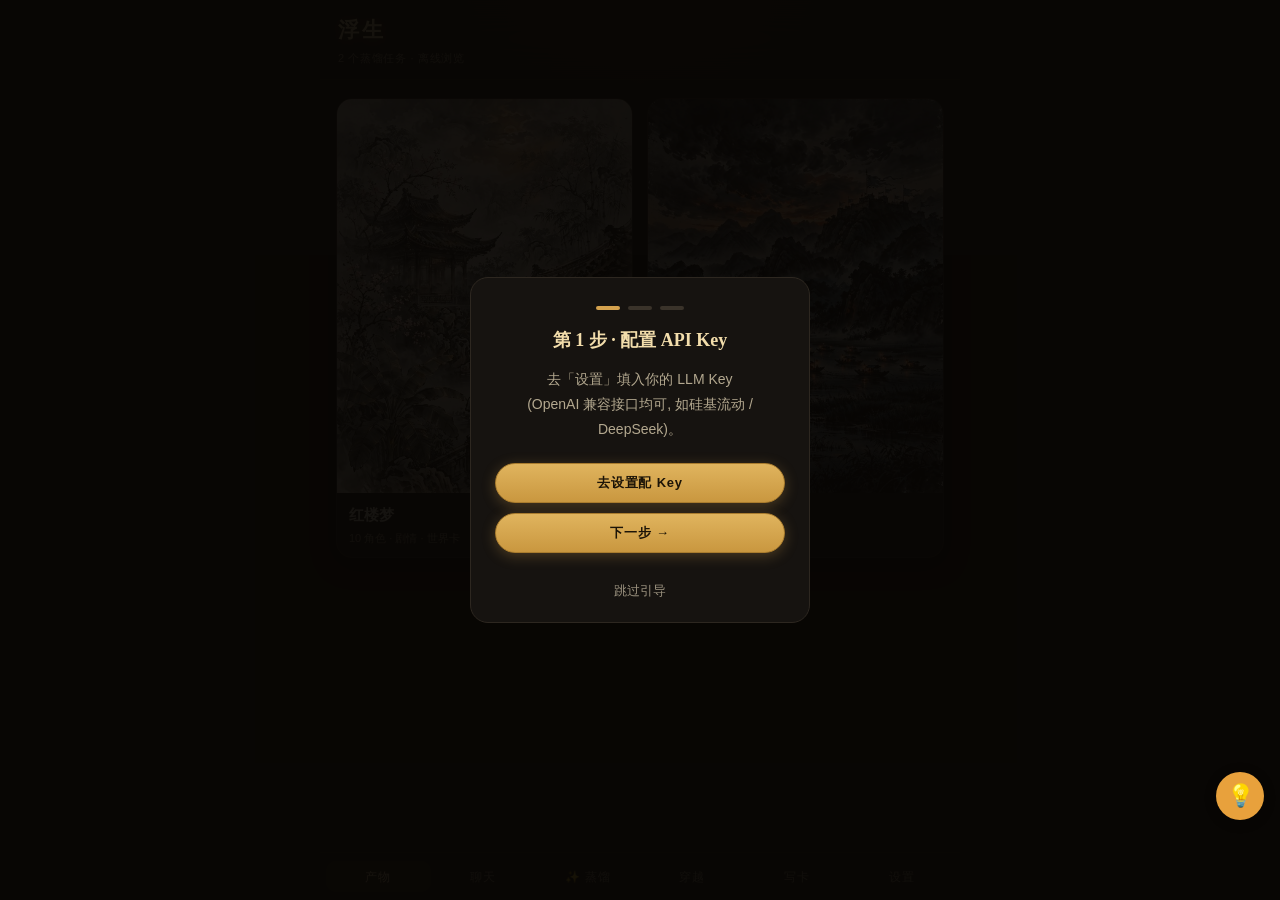
==== www/index.html @ 69dc2733 "审计P0修复(2026-10-13): P0-1存储型XSS/P0-2读失败判空/P0-3配额防护/P0-4并发互斥 P0-1: 新增www/rp/escutil.js全局jq()(转义\\ ' \n" ====
<!DOCTYPE html>
<html lang="zh-CN">
<head>
<meta charset="utf-8">
<meta name="viewport" content="width=device-width, initial-scale=1, viewport-fit=cover">
<title>浮生</title>
<link rel="stylesheet" href="style.css">
<script src="rp/theme.js"></script>
<script src="rp/escutil.js"></script>
<script>try{ RP_THEME.init(); }catch(e){} try{ document.documentElement.style.zoom = parseFloat(localStorage.getItem("nd_font_scale"))||1; }catch(e){}</script>
</head>
<body>
<div id="app">
  <header id="topbar"><span id="title">浮生</span><span id="sub"></span></header>
  <nav id="tabs" class="hidden">
    <button data-tab="chars" class="active">人物</button>
    <button data-tab="outline">大纲</button>
    <button data-tab="relations">关系</button>
    <button data-tab="storyline">剧情线</button>
    <button data-tab="world">世界</button>
    <button data-tab="more">更多</button>
  </nav>
  <main id="view"></main>
  <nav id="mainnav">
    <button data-nav="product" class="active">产物</button>
    <button data-nav="chat">聊天</button>
    <button data-nav="distill" class="create-tab">✨ 蒸馏</button>
    <button data-nav="traverse">穿越</button>
    <button data-nav="writer">写卡</button>
    <button data-nav="settings">设置</button>
  </nav>
</div>
<script src="data.js"></script>
<script src="data/charimg.js"></script>
<script src="data/covers.js"></script>
<script src="icons.js"></script>
<script src="data/char_plots.js"></script>
<script src="data/foreshadow_cal.js"></script>
<script src="rp/foreshadow.js"></script>
<script src="rp/vibecreate.js"></script>
<script src="rp/novel.js"></script>
<script src="rp/lorebook.js"></script>
<script src="rp/gouhua.js"></script>
<script src="rp/prompt.js"></script>
<script src="rp/preset.js"></script>
<script src="rp/presetexport.js"></script>
<script src="rp/persona.js"></script>
<script src="rp/memory.js"></script>
<script src="rp/apex.js"></script>
<script src="rp/tasks.js"></script>
<script src="rp/cardwriter.js"></script>
<script src="rp/ooc.js"></script>
<script src="rp/playstats.js"></script>
<script src="rp/portrait.js"></script>
<script src="rp/chat.js"></script>
<script src="rp/soul.js"></script>
<script src="rp/soul_runtime.js"></script>
<script src="rp/soul_orch.js"></script>
<script src="rp/soul_config.js"></script>
<script src="rp/soul_gen.js"></script>
<script src="rp/soul_data.js"></script>
<script src="rp/soul_group.js"></script>
<script src="rp/soul_mem.js"></script>
<script src="rp/soul_model.js"></script>
<script src="rp/soul_debug.js"></script>
<script src="rp/soul_ux.js"></script>
<script src="rp/soul_sync.js"></script>
<script src="rp/soul_h.js"></script>
<script src="rp/soul_i.js"></script>
<script src="rp/soul_j.js"></script>
<script src="rp/soul_k.js"></script>
<script src="rp/soul_l.js"></script>
<script src="rp/soul_m.js"></script>
<script src="rp/soul_n.js"></script>
<script src="rp/soul_o.js"></script>
<script src="rp/soul_p.js"></script>
<script src="rp/soul_q.js"></script>
<script src="rp/soul_r.js"></script>
<script src="rp/soul_s.js"></script>
<script src="rp/soul_t.js"></script>
<script src="rp/soul_u.js"></script>
<script src="rp/soul_v.js"></script>
<script src="rp/soul_w.js"></script>
<script src="rp/soul_x.js"></script>
<script src="rp/soul_y.js"></script>
<script src="rp/soul_zz.js"></script>
<script src="rp/soul_aa.js"></script>
<script src="rp/soul_ab.js"></script>
<script src="rp/soul_ac.js"></script>
<script src="rp/soul_ad.js"></script>
<script src="rp/soul_ae.js"></script>
<script src="rp/soul_af.js"></script>
<script src="rp/soul_ag.js"></script>
<script src="rp/soul_ah.js"></script>
<script src="rp/soul_ai.js"></script>
<script src="rp/soul_aj.js"></script>
<script src="rp/soul_ak.js"></script>
<script src="rp/group.js"></script>
<script src="rp/cardexport.js"></script>
<script src="rp/cardimport.js"></script>
<script src="rp/traverse.js"></script>
<script src="rp/achieve.js"></script>
<script src="rp/pinlock.js"></script>
<script src="rp/typewriter.js"></script>
<script src="rp/filestore.js"></script>
<script src="rp/aifill.js"></script>
<script src="rp/store.js"></script>
<script src="rp/appearance.js"></script>
<script src="rp/traverse2.js"></script>
<script src="rp/distill_llm.js"></script>
<script src="rp/distill_chunk.js"></script>
<script src="rp/distill_core.js"></script>
<script src="rp/distill_alias.js"></script>
<script src="rp/distill_speaker.js"></script>
<script src="rp/distill_relations.js"></script>
<script src="rp/distill_plot.js"></script>
<script src="rp/distill_discover.js"></script>
<script src="rp/distill_package.js"></script>
<script src="rp/distill_provenance.js"></script>
<script src="rp/distill_quality.js"></script>
<script src="rp/distill_change.js"></script>
<script src="rp/distill_library.js"></script>
<script src="rp/distill_worldbook.js"></script>
<script src="rp/distill_timeleak.js"></script>
<script src="rp/distill_openings.js"></script>
<script src="rp/distill_auditor.js"></script>
<script src="rp/distill_playground.js"></script>
<script src="rp/distill_probes.js"></script>
<script src="rp/distill_backup.js"></script>
<script src="rp/distill_macro.js"></script>
<script src="rp/distill_memory.js"></script>
<script src="rp/chat_candidates.js"></script>
<script src="rp/chat_pin_story.js"></script>
<script src="rp/style_presets.js"></script>
<script src="rp/distill_style.js"></script>
<script src="rp/agent_lorekeeper.js"></script>
<script src="rp/agent_pushstory.js"></script>
<script src="rp/agent_relations.js"></script>
<script src="rp/agent_cardevo.js"></script>
<script src="rp/agent_continuity.js"></script>
<script src="rp/assistant.js"></script>
<script src="rp/distill_ui.js"></script>
<script src="rp/worldsim.js"></script>
<script src="rp/director.js"></script>
<script src="rp/plotrun.js"></script>
<script src="rp/arc.js"></script>
<script src="rp/temporal.js"></script>
<script src="rp/ppa.js"></script>
<script src="rp/modeltags.js"></script>
<script src="rp/heartbeat.js"></script>
<script src="rp/theme.js"></script>
<script src="rp/checkin.js"></script>
<script src="rp/album.js"></script>
<script src="app.js"></script>
<button id="asst_fab" title="浮生小助手">💡</button>
<script>
/* 小助手悬浮球：可拖动，点按打开；位置记忆 */
(function(){
  var fab = document.getElementById("asst_fab");
  if(!fab) return;
  /* 恢复上次位置（避开顶栏区） */
  try{
    var pos = JSON.parse(localStorage.getItem("nd_asst_fab_pos") || "null");
    if(pos && typeof pos.x === "number" && typeof pos.y === "number"){
      var cy = Math.max(220, Math.min(window.innerHeight - 48, pos.y));
      fab.style.left = pos.x + "px"; fab.style.top = cy + "px";
      fab.style.right = "auto"; fab.style.bottom = "auto";
    }
  }catch(e){}
  var sx, sy, ox, oy, moved, pid;
  function clamp(v, lo, hi){ return Math.max(lo, Math.min(hi, v)); }
  function onStart(e){
    var t = e.touches ? e.touches[0] : e;
    pid = e.pointerId;
    sx = t.clientX; sy = t.clientY;
    var r = fab.getBoundingClientRect();
    ox = r.left; oy = r.top;
    moved = false;
    fab.classList.add("dragging");
    fab.style.left = ox + "px"; fab.style.top = oy + "px";
    fab.style.right = "auto"; fab.style.bottom = "auto";
    if(fab.setPointerCapture && pid !== undefined){ try{ fab.setPointerCapture(pid); }catch(_){} }
    e.preventDefault();
  }
  function onMove(e){
    if(sx === undefined) return;
    var t = e.touches ? e.touches[0] : e;
    var dx = t.clientX - sx, dy = t.clientY - sy;
    if(Math.abs(dx) + Math.abs(dy) > 8) moved = true;
    if(!moved) return;
    var nx = clamp(ox + dx, 0, window.innerWidth - 48);
    /* 避开顶栏区（chathead+ctxbar+wsbar 约 220px），不遮挡内容 */
    var ny = clamp(oy + dy, 220, window.innerHeight - 48);
    fab.style.left = nx + "px"; fab.style.top = ny + "px";
    e.preventDefault();
  }
  function onEnd(e){
    if(sx === undefined) return;
    fab.classList.remove("dragging");
    if(!moved){
      /* 点按：打开小助手 */
      if(typeof openAssistant === "function") openAssistant();
    }else{
      /* 拖拽结束：记忆位置 */
      try{
        var r = fab.getBoundingClientRect();
        localStorage.setItem("nd_asst_fab_pos", JSON.stringify({x: Math.round(r.left), y: Math.round(r.top)}));
      }catch(_){}
    }
    sx = undefined;
  }
  fab.addEventListener("pointerdown", onStart);
  fab.addEventListener("pointermove", onMove);
  fab.addEventListener("pointerup", onEnd);
  fab.addEventListener("pointercancel", onEnd);
  /* 移除内联 onclick，改由拖拽逻辑统一处理点按 */
  fab.removeAttribute("onclick");
})();
</script>
</body>
</html>
---- www/style.css ----
/* 蒸馏工坊 v5: 墨色鎏金主题 */
:root{
  --bg:#12100d; --bg2:#171411; --card:#1d1915; --card2:#23201b;
  --line:#2d2720; --line-soft:#242019;
  --ink:#ece4d3; --ink-dim:#b3a88f; --ink-faint:#9a917e; /* faint 提亮：WCAG 4.5:1 底线 */
  --gold:#d4a24e; --gold-deep:#a97c2e; --gold-soft:#f2ddab;
  --red:#d07864; --green:#8fb573;
  --topbar-bg:#12100d; --glow:#1e1913; --nav-bg:rgba(23,20,17,.92); /* P2 命名主题跟随 */
  --r:16px; --r-s:12px;
  --shadow:0 6px 24px rgba(0,0,0,.45);
  --shadow-s:0 2px 10px rgba(0,0,0,.28);
  --serif:"Noto Serif SC","Songti SC",serif;
}
*{box-sizing:border-box; -webkit-tap-highlight-color:transparent;}
html,body{height:100%;}
body{
  margin:0; background:var(--bg); color:var(--ink);
  font-family:-apple-system,"PingFang SC","Microsoft YaHei",sans-serif;
  font-size:15px; line-height:1.6; overscroll-behavior-y:none;
}
#app{max-width:640px; margin:0 auto; min-height:100%; display:flex; flex-direction:column;
  background:radial-gradient(120% 40% at 50% 0%, var(--glow) 0%, var(--bg) 60%);}

/* 顶栏：透明化，透出 #app 的顶部 glow，与中间融为一体；滚动时毛玻璃 frost */
#topbar{
  position:sticky; top:0; z-index:20; padding:14px 18px 12px;
  background:transparent;
  backdrop-filter:blur(18px); -webkit-backdrop-filter:blur(18px);
  border-bottom:1px solid var(--line-soft);
}
#title{font-family:var(--serif); font-size:21px; letter-spacing:.14em; color:var(--gold-soft); font-weight:700;}
#sub{display:block; font-size:11px; color:var(--ink-faint); letter-spacing:.06em; margin-top:2px;}
#view{flex:1; padding:14px 14px 90px; animation:fadein .25s ease;}
@keyframes fadein{from{opacity:0; transform:translateY(6px);} to{opacity:1; transform:none;}}

/* 底部导航 */
#mainnav{
  position:fixed; bottom:0; left:50%; transform:translateX(-50%); width:100%; max-width:640px;
  display:flex; background:var(--nav-bg); backdrop-filter:blur(16px); -webkit-backdrop-filter:blur(16px);
  border-top:1px solid var(--line-soft); padding:8px 6px calc(8px + env(safe-area-inset-bottom)); z-index:20;
}
#mainnav button{
  flex:1; border:0; background:none; color:var(--ink-faint); font-size:12px; padding:8px 0 6px;
  border-radius:10px; letter-spacing:.08em; cursor:pointer;
}
#mainnav button.active{color:var(--gold-soft); background:rgba(212,162,78,.10);}
#mainnav button:active{transform:scale(.96);}

/* 顶部 tabs */
#tabs{display:flex; gap:6px; padding:2px 0 12px; overflow-x:auto; scrollbar-width:none;}
#tabs::-webkit-scrollbar{display:none;}
#tabs.hidden{display:none;}
#tabs button{
  flex:1; white-space:nowrap; border:1px solid var(--line); background:var(--card);
  color:var(--ink-dim); border-radius:999px; padding:8px 14px; font-size:13px; cursor:pointer;
}
#tabs button.active{background:rgba(212,162,78,.14); border-color:var(--gold-deep); color:var(--gold-soft);}
.hidden{display:none !important;}

/* 卡片 */
.card{
  background:linear-gradient(180deg,var(--card2),var(--card));
  border:1px solid var(--line); border-radius:var(--r); padding:18px; margin-bottom:14px;
  box-shadow:var(--shadow); cursor:pointer; transition:transform .12s ease, border-color .12s;
}
.card:active{transform:scale(.985); border-color:var(--gold-deep);}
.card .t{font-family:var(--serif); font-size:16px; color:var(--ink); font-weight:600;}
.card .meta{font-size:12px; color:var(--ink-faint); margin-top:4px;}
.card .sum{font-size:13px; color:var(--ink-dim); margin-top:8px;
  display:-webkit-box; -webkit-line-clamp:3; -webkit-box-orient:vertical; overflow:hidden;}
.badge{display:inline-block; font-size:11px; color:var(--gold-soft); border:1px solid var(--gold-deep);
  border-radius:999px; padding:1px 9px; margin-left:6px; vertical-align:2px; background:rgba(212,162,78,.08);}
.row{display:flex; align-items:center; gap:10px;}
.avatar{
  width:44px; height:44px; border-radius:50%; flex:none;
  display:flex; align-items:center; justify-content:center;
  font-family:var(--serif); font-size:19px; color:#1a1408;
  background:linear-gradient(135deg,var(--gold-soft),var(--gold));
  box-shadow:0 2px 10px rgba(212,162,78,.35);
}
.avatar.sm{width:32px; height:32px; font-size:15px;}
.name{font-size:15px; font-weight:600;}
.kv{font-size:12px; color:var(--ink-faint); margin-top:2px;}
.meter{height:5px; border-radius:3px; background:#2a241d; margin-top:8px; overflow:hidden;}
.meter i{display:block; height:100%; border-radius:3px;
  background:linear-gradient(90deg,var(--gold-deep),var(--gold));}

/* 按钮 */
.btn{
  border:1px solid var(--gold-deep); background:linear-gradient(180deg,#e0b45e,#c9973f);
  color:#1c1407; border-radius:999px; padding:13px 22px; font-size:14px; font-weight:700;
  letter-spacing:.06em; cursor:pointer; box-shadow:0 3px 14px rgba(212,162,78,.28);
  white-space:nowrap;
}
.btn:active{transform:scale(.96);}
.btn.ghost{background:transparent; color:var(--ink-dim); border:1px solid var(--line); box-shadow:none; font-weight:400;}
.btn.danger{background:transparent; color:var(--red); border:1px solid #5a2f28; box-shadow:none;}
.btnrow{display:flex; gap:10px; margin:14px 0; flex-wrap:wrap;}
.btnrow .btn{flex:1; padding:10px 8px; font-size:13px;}

/* ST 预设条目开关(大触控区) */
.pswitch{flex:none; width:66px; height:42px; border-radius:999px; border:1px solid var(--line);
  background:#2a241d; position:relative; cursor:pointer; padding:0;}
.pswitch::after{content:""; position:absolute; top:5px; left:6px; width:30px; height:30px;
  border-radius:50%; background:#8a7a5c; transition:left .15s;}
.pswitch.on{background:rgba(212,162,78,.35); border-color:var(--gold-deep);}
.pswitch.on::after{left:28px; background:var(--gold);}
.spname{font-size:15px; font-weight:600; overflow-wrap:anywhere;}
.spname .badge{margin:2px 0 2px 6px;}
.spdetail{white-space:pre-wrap; overflow-wrap:anywhere; font-size:13px; line-height:1.7;
  background:rgba(0,0,0,.25); border:1px solid var(--line); border-radius:8px;
  padding:12px; margin-top:10px; max-height:60vh; overflow-y:auto;}
/* ST 任意组合: 条目排序小按钮 + 右侧按钮列 */
.sbtncol{flex:none; display:flex; align-items:center; gap:6px;}
.sbtn{flex:none; width:34px; height:34px; border-radius:8px; border:1px solid var(--line);
  background:#2a241d; color:var(--ink); font-size:15px; line-height:1; cursor:pointer; padding:0;}
.sbtn:active{background:rgba(212,162,78,.25);}
.spgrp{font-size:13px; color:var(--gold-soft); margin:18px 0 8px; font-weight:700;}

/* 表单 */
.field{margin:14px 0;}
.field label{display:block; font-size:12px; color:var(--ink-faint); letter-spacing:.08em; margin-bottom:7px;}
.field input, .field select, .field textarea{
  width:100%; background:#100e0b; border:1px solid var(--line); color:var(--ink);
  border-radius:var(--r-s); padding:12px 14px; font-size:16px; outline:none;
  transition:border-color .15s, box-shadow .15s;
}
.field input:focus, .field select:focus, .field textarea:focus{
  border-color:var(--gold-deep); box-shadow:0 0 0 3px rgba(212,162,78,.15);
}
.field select{appearance:none;
  background-image:url("data:image/svg+xml,%3Csvg xmlns='http://www.w3.org/2000/svg' width='10' height='6'%3E%3Cpath d='M1 1l4 4 4-4' stroke='%23d4a24e' fill='none' stroke-width='1.5'/%3E%3C/svg%3E");
  background-repeat:no-repeat; background-position:right 14px center; padding-right:36px;}
.modelrow{display:flex; gap:8px;}
.modelrow select{flex:1.2;} .modelrow input{flex:1;}
.hint{font-size:12.5px; color:var(--ink-faint); background:rgba(212,162,78,.06);
  border:1px dashed var(--line); border-radius:var(--r-s); padding:10px 12px; margin:10px 0; line-height:1.7;}
.sec{font-family:var(--serif); font-size:16px; color:var(--gold-soft); letter-spacing:.1em;
  margin:22px 0 4px; padding-bottom:8px; border-bottom:1px solid var(--line-soft);}
.conn-ok{color:var(--green);} .conn-bad{color:var(--red);}
#conn_result{font-size:13px; margin:6px 0; line-height:1.8;}

/* 聊天 */
.chatwrap{display:flex; flex-direction:column; height:calc(100vh - 300px); min-height:380px;
  background:rgba(0,0,0,.22); border:1px solid var(--line-soft); border-radius:var(--r); overflow:hidden;}
#chatlog{flex:1; overflow-y:auto; padding:14px 12px; display:flex; flex-direction:column; gap:12px;}
/* 沉浸式显隐过渡期间禁用浏览器滚动锚定：过渡中 chatlog 高度变化时，
   浏览器会自动调整 scrollTop"保持视图稳定"，会和 setHidden 的逐帧补偿
   打架（实测 unhide 时 st 被往下拽 1716→1690，离底距离搅成 0→107→0…，
   直接触发 re-hide 闪烁）。只在过渡 350ms 内加这个类，平时不影响
   图片加载等场景的锚定 */
#chatlog.noanchor{overflow-anchor:none;}
.msg{max-width:100%;}
.msg:last-child{animation:msgin .28s ease;}
@keyframes msgin{from{opacity:0; transform:translateY(10px);} to{opacity:1; transform:none;}}
@media (prefers-reduced-motion:reduce){.msg:last-child{animation:none;}}
.msg.me{align-self:flex-end;}
.msg.me .who{text-align:right;}
.msg .who{font-size:11px; color:var(--ink-faint); margin-bottom:3px; letter-spacing:.05em;}
.msg .ts{font-size:10px; color:var(--ink-faint); margin-top:3px;}
.bubble{
  background:rgba(255,255,255,.05); border:1px solid rgba(255,255,255,.07); border-radius:12px;
  box-shadow:none; padding:10px 16px; font-size:16px; line-height:24px; word-break:break-word;
  transition:transform .12s ease, border-color .12s ease;
}
.bubble:active{transform:scale(.985);}
.bubble p{margin:.4em 0;} .bubble p:first-child{margin-top:0;} .bubble p:last-child{margin-bottom:0;}
.bubble ul{margin:.4em 0; padding-left:1.2em;}
.bubble code{background:#100e0b; padding:1px 6px; border-radius:5px; font-size:13px; color:var(--gold-soft);}
/* L3: markdown 标题/引用收敛进气泡排版，不撑破 16px 正文节奏 */
.bubble h1,.bubble h2,.bubble h3{font-size:17px; line-height:26px; margin:.5em 0 .3em; color:var(--gold-soft); font-weight:700;}
.bubble h1:first-child,.bubble h2:first-child,.bubble h3:first-child{margin-top:0;}
.bubble blockquote{margin:.4em 0; padding:2px 0 2px 10px; border-left:2px solid rgba(212,162,78,.4); color:rgba(236,228,211,.78); font-style:italic;}
.msg.me .bubble{background:rgba(212,162,78,.13); border-color:rgba(212,162,78,.20); color:#f4ead2;}
.typing{align-self:flex-start; padding:8px 4px; display:flex; gap:4px; align-items:center;
  font-size:12px; color:var(--ink-faint);}
.typing i{width:6px; height:6px; border-radius:50%; background:var(--gold); opacity:.4;
  animation:tdot 1.2s infinite;}
.typing i:nth-child(2){animation-delay:.2s;}
.typing i:nth-child(3){animation-delay:.4s;}
@keyframes tdot{0%,100%{opacity:.25; transform:none;} 50%{opacity:1; transform:translateY(-3px);}}
@media (prefers-reduced-motion:reduce){.typing i{animation:none; opacity:.6;}}
.chatbar{display:flex; gap:8px; padding:10px; background:var(--nav-bg);
  border-top:1px solid var(--line-soft);}
.chatbar input{
  flex:1; background:#100e0b; border:1px solid var(--line); color:var(--ink);
  border-radius:999px; padding:11px 16px; font-size:15px; outline:none;
}
.chatbar input:focus{border-color:var(--gold-deep);}
.chatbar button{
  border:0; border-radius:999px; padding:0 22px; font-size:14px; font-weight:700;
  background:linear-gradient(180deg,#e0b45e,#c9973f); color:#1c1407; cursor:pointer;
}
.chatbar button:active{transform:scale(.94);}
.chatbar button:disabled{opacity:.5;}
.empty{text-align:center; color:var(--ink-faint); font-size:13px; padding:40px 20px; line-height:2;}
/* 空状态水墨分隔线：一处改，全站空状态生效 */
.empty::before{content:"";display:block;width:72px;height:1px;margin:0 auto 14px;
  background:linear-gradient(90deg,transparent,var(--gold-deep),transparent);opacity:.7}
/* 骨架屏：加载占位 shimmer */
.skelwrap{display:grid;gap:10px;padding:6px 0}
.skel{height:66px;border-radius:12px;border:1px solid var(--line-soft);
  background:linear-gradient(100deg,var(--card) 35%,var(--card2) 50%,var(--card) 65%);
  background-size:200% 100%;animation:skelsh 1.25s linear infinite}
@keyframes skelsh{to{background-position:-200% 0}}
@media (prefers-reduced-motion:reduce){.skel{animation:none}}

/* 关系 / 大纲 */
.rel{background:var(--card); border:1px solid var(--line); border-radius:var(--r-s);
  padding:12px 14px; margin-bottom:10px;}
.rel .pair{font-size:14px; font-weight:600; color:var(--gold-soft);}
.rel .st{font-size:12.5px; color:var(--ink-dim); margin-top:6px; line-height:1.7;}
.sec-item{border-left:2px solid var(--gold-deep); padding:2px 0 2px 12px; margin:14px 0;}
.sec-item .t{font-family:var(--serif); font-size:15px; color:var(--ink);}
.md{font-size:14px; line-height:1.8; color:var(--ink-dim);}
.md h1,.md h2,.md h3{font-family:var(--serif); color:var(--ink); margin:.8em 0 .4em;}
.md p{margin:.5em 0;} .md ul{padding-left:1.3em;} .md li{margin:.25em 0;}
.md blockquote{border-left:2px solid var(--gold-deep); margin:.6em 0; padding:2px 0 2px 12px; color:var(--ink-dim);}
.search{position:sticky; top:0; margin-bottom:10px;}
.search input{width:100%; background:#100e0b; border:1px solid var(--line); color:var(--ink);
  border-radius:999px; padding:10px 16px; font-size:14px; outline:none;}
.back{background:none; border:0; color:var(--gold); font-size:14px; padding:6px 0; cursor:pointer;}
.swipe{display:flex; align-items:center; gap:8px; margin-top:6px;}
.swipe button{background:rgba(212,162,78,.10); border:1px solid var(--line); color:var(--gold-soft);
  border-radius:999px; padding:3px 12px; font-size:12px; cursor:pointer;}
.swipe button:active{transform:scale(.94);}
.swipe span{font-size:11px; color:var(--ink-faint);}

/* ===== 聊天沉浸模式 ===== */
body.chatmode #topbar, body.chatmode #mainnav, body.chatmode #tabs{ display:none; }
body.chatmode #view{ padding:0; max-width:640px; display:flex; flex-direction:column; min-height:0; }
body.chatmode #app{ height:100dvh; }
body.chatmode #app{ background:var(--bg); }

.chathead{
  z-index:30;
  display:flex; align-items:center; gap:10px;
  padding:10px 12px;
  background:var(--nav-bg); backdrop-filter:blur(14px); -webkit-backdrop-filter:blur(14px);
  border-bottom:1px solid var(--line-soft);
  /* 沉浸式显隐：布局变化(marginTop)由 JS 即时切换+同步补偿 scrollTop；
     只给 transform 加 .3s 过渡做滑入滑出，纯视觉、不碰布局，所以补偿精确、
     弱环境下也不闪烁（2026-10-01 曾用 rAF 逐帧补偿布局过渡，实测闪烁，已废弃） */
  transition:transform .3s ease;
}
/* .hide 由 JS 切换: 置 margin-top:-自身高度, 把占位一起收掉, 正文直接顶到顶部 (之前只 translate, 会留一条黑条) */
.chathead .backbtn{
  border:0; background:none; color:var(--gold); font-size:22px; padding:4px 8px; cursor:pointer;
  min-width:44px; min-height:44px;
}
.chathead .avatar{ width:36px; height:36px; font-size:16px; }
.chathead .cname{ flex:1; font-family:var(--serif); font-size:16px; color:var(--ink); }
.chathead .cname small{ display:block; font-family:inherit; font-size:11px; color:var(--ink-faint); }
.chathead .menubtn{
  border:1px solid var(--line); background:rgba(212,162,78,.08); color:var(--gold-soft);
  border-radius:50%; width:44px; height:44px; font-size:18px; cursor:pointer; flex:none;
}

/* 右抽屉 */
.scrim{
  position:fixed; inset:0; z-index:40; background:rgba(0,0,0,.55);
  opacity:0; pointer-events:none; transition:opacity .25s;
}
.scrim.on{ opacity:1; pointer-events:auto; }
.drawer{
  position:fixed; top:0; right:0; bottom:0; z-index:41; width:min(300px, 82vw);
  background:var(--bg2); border-left:1px solid var(--line);
  transform:translateX(102%); transition:transform .28s ease;
  display:flex; flex-direction:column; padding:18px 16px calc(18px + env(safe-area-inset-bottom));
  overflow-y:auto;
}
.drawer.on{ transform:none; }
.drawer h3{ font-family:var(--serif); font-size:15px; color:var(--gold-soft); letter-spacing:.1em; margin:18px 0 8px; }
.drawer h3:first-child{ margin-top:0; }
.drawer .ditem{
  display:flex; align-items:center; gap:10px; width:100%;
  background:none; border:0; color:var(--ink); font-size:14.5px; text-align:left;
  padding:12px 6px; border-bottom:1px solid var(--line-soft); cursor:pointer;
}
.drawer .ditem:active{ background:rgba(212,162,78,.08); }
.drawer .ditem.danger{ color:var(--red); }
.drawer .whoami{ display:flex; align-items:center; gap:10px; padding:10px 6px; border-bottom:1px solid var(--line-soft); cursor:pointer; border:0; background:none; width:100%; text-align:left; color:var(--ink);}
.drawer .whoami.active .name{ color:var(--gold-soft); }

/* 聊天区占满 */
body.chatmode #view{ position:relative; }
body.chatmode .chatwrap{
  flex:1; min-height:0; height:auto; border:0; border-radius:0; background:transparent;
  position:relative; z-index:1;
}
body.chatmode .chathead{ flex:none; }
body.chatmode #chatlog{ min-height:0; }
#chatlog{ padding:16px 14px calc(16px + env(safe-area-inset-bottom)); }
.chatbar{
  position:sticky; bottom:0; padding:10px 12px calc(10px + env(safe-area-inset-bottom));
  align-items:center;
}

/* ===== 沉浸式聊天：场景背景层（对标猫箱 CreatorSkin） ===== */
/* 背景层挂在 #view 下随聊天页渲染；absolute 相对 #view 覆盖整个聊天视口。
   内容层（chathead z30 / chatwrap z1）浮于其上；抽屉(z41)/遮罩(z40)不受影响 */
.chatbg{
  position:absolute; inset:0; z-index:0; overflow:hidden; pointer-events:none;
  background:
    radial-gradient(130% 55% at 50% -10%, #2a2114 0%, rgba(42,33,20,0) 55%),
    radial-gradient(120% 50% at 50% 115%, #1c1610 0%, rgba(28,22,16,0) 60%),
    linear-gradient(180deg, #16120d 0%, #0d0b09 55%, #0a0806 100%);
}
.chatbg .bglayer{
  position:absolute; inset:-5%;
  background-size:cover; background-position:center 28%; background-repeat:no-repeat;
  animation:chatbreathe 26s ease-in-out infinite;
  will-change:transform;
  transition:filter .25s ease;
}
/* 呼吸感：26 秒一轮缓慢推近，营造"活的"场景（猫箱 CreatorSkinRespiratory 的 CSS 版） */
@keyframes chatbreathe{ 0%,100%{ transform:scale(1);} 50%{ transform:scale(1.07);} }
/* 渐变罩：顶部给顶栏让可读性，底部给输入栏托底，整体轻微压暗保对比度 */
.chatbg .bgshade{
  position:absolute; inset:0;
  background:linear-gradient(180deg,
    rgba(6,5,4,.80) 0%, rgba(6,5,4,.22) 20%, rgba(6,5,4,0) 38%,
    rgba(6,5,4,0) 60%, rgba(6,5,4,.34) 82%, rgba(6,5,4,.84) 100%);
}
/* L2: 状态机驱动的压暗层（菜单打开时加深） */
.chatbg .bgdim{
  position:absolute; inset:0; background:#000; opacity:0;
  transition:opacity .25s ease; pointer-events:none;
}
body[data-dimstate="sheet"] .chatbg .bgdim{ opacity:.5; }
body[data-dimstate="sheet"] .chatbg .bglayer{ filter:brightness(.65) saturate(.85); }
@media (prefers-reduced-motion:reduce){ .chatbg .bglayer{ animation:none; } }
/* 顶栏半透明悬浮，露出背景；背景色跟随聊天壁纸主色（--barbg-head 由 JS 取色写入） */
body.chatmode .chathead{
  background:var(--barbg-head, rgba(13,11,9,.58));
  border-bottom:1px solid rgba(212,162,78,.14);
}
/* 兜底：即使 marginTop 收空间失效（如量高为 0），顶栏本身也必须移出视口，
   不留黑条。主收起靠 JS 设 marginTop 负值（正文补位） */
body.chatmode .chathead.hide{ transform:translateY(-105%); }
/* 沉浸式（上滑看历史时）：场景条收起、顶部压暗罩减弱、顶部死区收窄，
   顶部不再留一块黑色死区 */
body.chatmode.immersive #scenbar{
  /* 2026-10-09: 渐进式沉浸改由 JS 直接驱动 transform/opacity/maxHeight，
     不再经由 CSS 类做布局塌陷，避免布局抖动干扰滚动位移计算 */
  pointer-events:none;
}
body.chatmode.immersive .chatbg .bgshade{
  background:linear-gradient(180deg,
    rgba(6,5,4,.38) 0%, rgba(6,5,4,.12) 14%, rgba(6,5,4,0) 30%,
    rgba(6,5,4,0) 62%, rgba(6,5,4,.30) 84%, rgba(6,5,4,.72) 100%);
}
body.chatmode.immersive #chatlog{ padding-top:8px; }
body.chatmode.immersive #ctxbar{ padding-top:0; padding-bottom:0; }
/* 气泡半透明毛玻璃，浮在场景上 */
body.chatmode .bubble{
  background:rgba(34,30,25,.74);
  backdrop-filter:blur(10px); -webkit-backdrop-filter:blur(10px);
}
body.chatmode .msg.me .bubble{
  background:rgba(212,162,78,.16); border-color:rgba(212,162,78,.24);
  backdrop-filter:blur(10px); -webkit-backdrop-filter:blur(10px);
}
/* 底栏悬浮胶囊；隐藏时 JS 写行内 fixed+位移覆盖，不冲突。
   背景色跟随聊天壁纸主色（--barbg-bar 由 JS 取色写入）；
   transform .3s 过渡做滑入滑出，布局变化仍由 JS 即时处理+同步补偿 */
body.chatmode .chatbar{
  margin:8px 12px calc(10px + env(safe-area-inset-bottom));
  border-radius:22px;
  background:var(--barbg-bar, rgba(16,14,11,.72));
  backdrop-filter:blur(14px); -webkit-backdrop-filter:blur(14px);
  border:1px solid rgba(212,162,78,.16);
  padding:8px 8px 8px 16px;
  transition:transform .3s ease;
}
/* 浅色壁纸时三栏文字转深色，保证可读（body.bars-light 由 JS 按背景亮度切换） */
body.chatmode.bars-light .chathead .cname{ color:#2a2013; }
body.chatmode.bars-light .chathead .cname small{ color:#6f6046; }
body.chatmode.bars-light .chathead .backbtn{ color:#8a6a24; }
body.chatmode.bars-light .chathead .menubtn{ color:#8a6a24; border-color:rgba(138,106,36,.45); background:rgba(255,255,255,.28); }
body.chatmode.bars-light .simbar{ color:#5c4f38; }
body.chatmode.bars-light .simbar .simchip{ color:#2a2013; }
body.chatmode.bars-light .simbar .simchip .ic{ color:#8a6a24; }
body.chatmode.bars-light .simbar .simgo{ color:#8a7a5c; }
body.chatmode.bars-light .chatbar input{ background:rgba(255,255,255,.75); color:#2a2013; border-color:rgba(138,106,36,.4); }
body.chatmode.bars-light .chatbar input::placeholder{ color:#8a7a5c; }
/* 浅色壁纸时正文区直接压在背景上的浅色字也要转深，否则被洗掉 */
body.chatmode.bars-light .msg.me .bubble{ color:#33270f; background:rgba(212,162,78,.30); border-color:rgba(138,106,36,.35); }
body.chatmode.bars-light #ctxbar{ color:#5c4f38; background:rgba(255,255,255,.35); }
body.chatmode.bars-light .hint{ color:#6b5c42; }
body.chatmode.bars-light .scenchip{ color:#4a3d24; background:rgba(255,255,255,.35); border-color:rgba(138,106,36,.35); }
body.chatmode.bars-light .scenchip.on{ color:#8a6a24; background:rgba(212,162,78,.30); }
body.chatmode.bars-light .typing{ color:#6b5c42; }

/* 消息工具条（点按浮现） */
.msgcol{ min-width:0; }
.msgtools{ display:none; gap:6px; margin-top:6px; flex-wrap:wrap; }
.msg.show-tools .msgtools{ display:flex; }
.msgtools button{
  background:rgba(212,162,78,.10); border:1px solid var(--line); color:var(--ink-dim);
  border-radius:999px; padding:4px 12px; font-size:12px; cursor:pointer;
}
.msg.me .msgtools{ justify-content:flex-end; }

/* S-4 召回指示器：气泡 🧠 角标展开的"这次想起了"面板 */
.mmhits{ margin-top:6px; padding:8px 10px; border:1px dashed var(--line); border-radius:10px;
  font-size:12px; color:var(--ink-dim); background:rgba(212,162,78,.06); max-width:100%; }
.mmhits-ttl{ font-weight:700; color:var(--ink); margin-bottom:4px; font-size:12px; }
.mmhits div{ margin:2px 0; line-height:1.5; word-break:break-word; }

/* ===== P1-6: 成就 toast + 成就页 ===== */
.achv-toast{
  position:fixed; left:50%; bottom:96px; transform:translateX(-50%) translateY(16px);
  background:#1a1512; border:1px solid var(--gold); color:var(--ink);
  border-radius:12px; padding:10px 18px; font-size:13px; z-index:9999;
  opacity:0; transition:all .3s; pointer-events:none; max-width:82vw; text-align:center;
}
.achv-toast.show{ opacity:1; transform:translateX(-50%) translateY(0); }
.achv-toast .dim{ font-size:12px; color:var(--ink-faint); }
.card.dimmed{ opacity:.55; }

/* ===== P1-8: 记忆库用量条 ===== */
.mem-usage{ margin:10px 0; }
.mu-bar{ height:8px; border-radius:4px; background:#241d17; overflow:hidden; }
.mu-fill{ height:100%; border-radius:4px; background:linear-gradient(90deg,#c9a35c,#e8c876); transition:width .3s; }
.mu-label{ font-size:11px; color:var(--ink-faint); margin-top:4px; }
.hint.warn{ color:#e8a49a; }

/* ===== P1-7: PIN 应用锁 ===== */
.pinlock{
  position:fixed; inset:0; z-index:99999; background:#0d0b09;
  display:flex; align-items:center; justify-content:center;
}
.pin-box{ width:min(320px,88vw); text-align:center; }
.pin-title{ font-size:18px; margin-bottom:18px; display:flex; align-items:center; justify-content:center; gap:8px; }
.pin-dots{ display:flex; gap:14px; justify-content:center; margin-bottom:22px; }
.pdot{ width:14px; height:14px; border-radius:50%; border:1px solid var(--gold); }
.pdot.on{ background:var(--gold); }
.pin-pad{ display:grid; grid-template-columns:repeat(3,1fr); gap:10px; margin-bottom:14px; }
.pkey{
  height:56px; border-radius:12px; background:#1a1512;
  border:1px solid var(--line); color:var(--ink); font-size:20px;
}
.pkey:active{ background:#241d17; }
.pin-msg{ min-height:20px; font-size:13px; color:#e8a49a; margin-bottom:8px; }
.pin-warn{ font-size:11px; color:var(--ink-faint); margin:12px 0 8px; }
.pin-wipe{
  background:transparent; border:1px solid #5a2f28; color:#e8a49a;
  border-radius:999px; padding:6px 16px; font-size:12px;
}
body.pinlocked #tabs{ display:none !important; }
.pinrow{ display:flex; gap:8px; }
.pinrow input{ width:104px; text-align:center; letter-spacing:4px; }

/* ===== P1-5: 存档故事树 ===== */
.snode{ margin-bottom:10px; }
.stree{ color:var(--gold); font-size:13px; line-height:1; margin:0 0 2px 4px; letter-spacing:2px; }
.save-card .badge{ font-size:10px; border:1px solid var(--gold); color:var(--gold); border-radius:999px; padding:1px 7px; }

/* ===== P1-4: 聊天记录搜索 ===== */
#chatsearch:empty{ display:none; }
.csbar{
  display:flex; align-items:center; gap:6px;
  background:#100e0b; border:1px solid var(--line); border-radius:999px;
  padding:6px 8px 6px 14px; margin:6px 0;
}
.csbar input{
  flex:1; background:transparent; border:none; outline:none;
  color:var(--ink); font-size:14px; min-width:0;
}
.cs-num{ font-size:12px; color:var(--ink-faint); white-space:nowrap; }
.csbar button{
  background:rgba(212,162,78,.10); border:1px solid var(--line); color:var(--ink-dim);
  border-radius:999px; min-width:28px; height:28px; font-size:15px; cursor:pointer;
}
mark{ background:rgba(212,162,78,.45); color:inherit; border-radius:2px; padding:0 1px; }
.msg.curhit{ background:rgba(212,162,78,.10); border-radius:10px; }

/* ===== P1-1: TTS 语音气泡 ===== */
.voicebub{
  display:inline-flex; align-items:center; gap:8px;
  background:rgba(212,162,78,.10); border:1px solid var(--line); color:var(--ink-dim);
  border-radius:999px; padding:4px 12px; font-size:12px; cursor:pointer;
}
.voicebub .vb-ico{ display:inline-flex; color:var(--gold); }
.voicebub .vb-bar{ width:64px; height:4px; border-radius:2px; background:rgba(255,255,255,.12); overflow:hidden; }
.voicebub .vb-fg{ display:block; height:100%; width:0%; background:var(--gold); border-radius:2px; transition:width .4s linear; }
.voicebub .vb-dur{ font-size:11px; color:var(--ink-faint); min-width:28px; }
.voicebub.playing{ border-color:var(--gold); color:var(--ink); }

/* ===== v8: 发现页 ===== */
.badge.warn{ color:#e8a49a; border-color:#5a2f28; background:rgba(208,120,100,.08); }
.sec-item .r{ font-size:12px; color:var(--ink-faint); margin-top:2px; }
.searchwrap{ position:sticky; top:0; z-index:5; padding:2px 0 10px; background:var(--bg); }
.searchwrap input{
  width:100%; background:#100e0b; border:1px solid var(--line); color:var(--ink);
  border-radius:999px; padding:11px 18px; font-size:14px; outline:none;
}
.searchwrap input:focus{ border-color:var(--gold-deep); }
.tagline{ font-size:12.5px; color:var(--ink-dim); margin-top:3px;
  display:-webkit-box; -webkit-line-clamp:2; -webkit-box-orient:vertical; overflow:hidden; }
.gochat{
  flex:none; font-size:13px; color:var(--gold-soft); border:1px solid var(--gold-deep);
  border-radius:999px; padding:7px 14px; background:rgba(212,162,78,.08); cursor:pointer;
}
.gochat:active{ transform:scale(.94); }
.actionbar{
  position:fixed; bottom:0; left:50%; transform:translateX(-50%); width:100%; max-width:640px;
  display:flex; gap:10px; padding:12px 16px calc(12px + env(safe-area-inset-bottom));
  background:var(--nav-bg); backdrop-filter:blur(14px); -webkit-backdrop-filter:blur(14px);
  border-top:1px solid var(--line-soft); z-index:20;
}
.wb-cat{ font-size:12px; color:var(--ink-faint); letter-spacing:.12em; margin:16px 0 6px; }
.wb-keys{ margin-top:8px; }
.wb-keys .badge{ margin:0 4px 4px 0; }

/* ===== v9: 关系/大纲/设置打磨 ===== */
.rel-top{ display:flex; align-items:center; gap:10px; margin-bottom:8px; }
.rel-top .avatar{ width:38px; height:38px; font-size:16px; }
.rel-arrow{ color:var(--gold-deep); font-size:16px; }
.rel-badges{ margin-top:8px; }
.rel-badges .badge{ margin:0 4px 4px 0; }
.sec-card{
  background:var(--card); border:1px solid var(--line); border-radius:var(--r-s);
  padding:12px 14px; margin-bottom:8px; display:flex; align-items:center; gap:12px;
}
.sec-num{
  flex:none; width:34px; height:34px; border-radius:12px; background:rgba(212,162,78,.12);
  color:var(--gold-soft); font-size:13px; font-weight:700;
  display:flex; align-items:center; justify-content:center;
}
.sec-card .t{ font-size:14px; font-weight:600; color:var(--ink); }
.sec-card .r2{ font-size:12px; color:var(--ink-faint); margin-top:2px; }
.setcard{ background:var(--card); border:1px solid var(--line); border-radius:var(--r);
  padding:14px; margin-bottom:14px; }
.setcard h3{ font-size:13px; color:var(--gold-soft); letter-spacing:.08em; margin:0 0 10px; font-weight:600; }
.setcard .field{ margin-bottom:10px; }
.setcard .field:last-child{ margin-bottom:0; }
.setcard .btnrow{ margin-top:12px; }

/* ===== v10: 群聊 ===== */
.stack{ display:flex; align-items:center; }
.stacka{ margin-right:-10px; border:2px solid var(--bg); }
.pickcard{
  display:flex; align-items:center; gap:12px; background:var(--card);
  border:1px solid var(--line); border-radius:var(--r-s); padding:12px 14px;
  margin-bottom:8px; cursor:pointer;
}
.pickcard input{ width:20px; height:20px; accent-color:var(--gold); flex:none; }
.pickcard .name{ font-size:15px; }

/* ===== v11: 立绘 viewer ===== */
.viewer{
  position:fixed; inset:0; z-index:100; background:rgba(8,7,5,.92);
  display:flex; align-items:center; justify-content:center; padding:18px;
}
.vbox{
  width:100%; max-width:480px; max-height:92vh; overflow:auto;
  background:var(--card); border:1px solid var(--line); border-radius:var(--r); padding:14px;
}
.vhead{ display:flex; justify-content:space-between; align-items:center; margin-bottom:10px; }
.vhead span{ font-size:15px; font-weight:600; color:var(--gold-soft); }
.vhead button{ background:none; border:none; color:var(--ink-dim); font-size:18px; }
.viewer textarea{
  width:100%; min-height:84px; background:#100e0b; border:1px solid var(--line);
  color:var(--ink-dim); border-radius:12px; padding:10px; font-size:12.5px; margin-bottom:10px;
}
.vimg{ display:flex; justify-content:center; margin-bottom:10px; }
.vimg img{ max-width:100%; max-height:52vh; border-radius:10px; border:1px solid var(--line); }

/* 沉浸式剧情选项卡 */
.optcard{margin-top:8px; border:1px solid var(--gold-deep); border-radius:12px;
padding:10px; background:rgba(201,162,39,.06);}
.optintro{font-size:13px; color:var(--gold); margin-bottom:8px;}
/* 决策点选项：命运分岔卡片。数字用壹贰叁肆（optCardHTML 注入），按压有反馈 */
.optbtn{display:flex; gap:10px; align-items:baseline; width:100%; text-align:left;
  margin:8px 0; padding:12px 12px; border-radius:12px;
  border:1px solid var(--line); background:var(--card2);
  color:var(--ink); font-size:14.5px; line-height:1.6; cursor:pointer;
  transition:border-color .15s ease, transform .12s ease, background .15s ease;}
.optbtn .onum{font-family:var(--serif); color:var(--gold); font-size:16px; font-weight:700; flex:none;}
.optbtn:active{transform:scale(.98); border-color:var(--gold); background:rgba(212,162,78,.08);}
.optbtn:active{background:rgba(201,162,39,.25);}
.optbtn.off{opacity:.55; cursor:default; border-style:dashed;}
.opttips{margin-top:8px; font-size:12px; color:var(--ink-faint);}

/* v28 已移除: #plotbar 正文区入口删除, 大纲编辑只留抽屉「📖 剧情线」 */

/* ===== v21: 上下文用量常驻条 + 世界书触发可视化 ===== */
#ctxbar{display:none; margin:6px 10px 0; padding:7px 10px; font-size:12px;
color:var(--ink-dim); background:rgba(212,162,78,.05); border:1px solid var(--line-soft);
border-radius:8px;}
.ctxrow{display:flex; align-items:center; gap:8px;}
.ctxbar-bg{flex:1; height:6px; background:#1a1712; border-radius:3px; overflow:hidden;}
.ctxbar-fg{height:100%; background:var(--gold-deep); border-radius:3px; transition:width .3s;}
.ctxbar-fg.hot{background:#c25b4a;}
/* 编辑器 token 计数条 (P0-1) */
.tokline{margin-top:6px;}
.tokbar{height:5px; background:#1a1712; border-radius:3px; overflow:hidden; margin-bottom:3px;}
.tokbar-fg{height:100%; background:var(--gold-deep); border-radius:3px; transition:width .2s;}
.tokbar-fg.warn{background:#c9973f;}
.tokbar-fg.over{background:#c25b4a;}
.toknum{font-size:11px; color:var(--ink-faint);}
.toknum.warn{color:#c9973f;}
.toknum.over{color:#c25b4a; font-weight:bold;}
/* P0-3 长按消息 action sheet */
.msscrim{z-index:90;}
.msgsheet{position:fixed; left:0; right:0; bottom:0; z-index:91; background:#161310;
border-top:1px solid var(--line); border-radius:16px 16px 0 0;
padding:6px 8px calc(14px + env(safe-area-inset-bottom));
transform:translateY(110%); transition:transform .25s ease; max-height:70vh; overflow-y:auto;}
.msgsheet.on{transform:none;}
.mshandle{width:40px; height:4px; border-radius:2px; background:#3a332a; margin:4px auto 6px;}
.msprev{font-size:12px; color:var(--ink-faint); padding:2px 14px 8px;
white-space:nowrap; overflow:hidden; text-overflow:ellipsis; border-bottom:1px solid var(--line-soft); margin-bottom:6px;}
.msitem{display:flex; align-items:center; gap:12px; width:100%; padding:13px 14px;
background:none; border:0; color:var(--ink); font-size:15px; text-align:left; border-radius:10px; cursor:pointer;}
.msitem:active{background:rgba(212,162,78,.08);}
.msitem.danger{color:var(--red);}
/* P0-4 新手引导 */
.onboard{position:fixed; inset:0; z-index:99; background:rgba(8,6,4,.94);
display:flex; align-items:center; justify-content:center; padding:24px;
opacity:0; pointer-events:none; transition:opacity .25s;}
.onboard.on{opacity:1; pointer-events:auto;}
.obcard{width:min(340px, 92vw); background:#161310; border:1px solid var(--line);
border-radius:18px; padding:28px 24px 20px; text-align:center;}
.obdots{display:flex; gap:8px; justify-content:center; margin-bottom:16px;}
.obdots span{width:24px; height:4px; border-radius:2px; background:#3a332a;}
.obdots span.on{background:var(--gold);}
.obcard h2{font-family:var(--serif); font-size:18px; color:var(--gold-soft); margin:0 0 12px;}
.obcard p{font-size:14px; color:var(--ink-dim); line-height:1.8; margin:0 0 20px;}
.obcard .btnrow{flex-direction:column; gap:10px;}
.obcard .btnrow .btn{width:100%;}
.obskip{background:none; border:0; color:var(--ink-faint); font-size:13px; margin-top:14px; cursor:pointer;}
/* P0-5 存储用量 */
.storbar{height:10px; border-radius:5px; background:#2a241c; overflow:hidden; margin:10px 0 6px;}
.storbar-fg{height:100%; border-radius:5px; background:linear-gradient(90deg,#b98a3e,#e8c477); transition:width .3s;}
.storbar-fg.warn{background:linear-gradient(90deg,#a33f2e,#e07a5f);}
.stornum{font-size:13px; color:var(--ink-dim); margin-bottom:8px;}
.stornum.warn{color:#e07a5f; font-weight:bold;}
.storow{display:flex; justify-content:space-between; font-size:13px; color:var(--ink-dim);
padding:6px 0; border-bottom:1px solid var(--line-soft);}
.storow span:last-child{white-space:nowrap; margin-left:12px; flex-shrink:0;}
.storow:last-of-type{border-bottom:0;}
.ctxnum{white-space:nowrap; color:var(--ink-faint);}
.ctxlore{margin-top:4px; color:var(--gold-soft); font-size:12px;
  max-height:200px; overflow:hidden; transition:max-height .35s ease, opacity .35s ease, margin .35s ease;}
.ctxlore.folded{max-height:0; opacity:0; margin-top:0;}
.ctxfold{display:inline-block; margin-left:6px; font-size:11px; color:var(--gold);
  border:1px solid var(--line-soft); border-radius:999px; padding:1px 8px; cursor:pointer;}

/* ===== v21: 情景预设 chips ===== */
.scenbar{display:flex; gap:8px; padding:6px 10px 2px; overflow-x:auto;}
.scenchip{flex:0 0 auto; background:rgba(212,162,78,.07); border:1px solid var(--line);
color:var(--ink-dim); border-radius:999px; padding:5px 12px; font-size:12.5px; cursor:pointer;
min-height:40px; display:inline-flex; align-items:center;}
.scenchip.on{background:rgba(212,162,78,.22); border-color:var(--gold-deep); color:var(--gold);}
.scenchip.off{padding:5px 9px;}


/* ===== v26: 叙事视角/人称 chips (抽屉) ===== */
.povsec{padding:2px 14px 8px;}
.povlabel{font-size:12px; color:var(--ink-dim); margin:6px 0 6px;}
.povrow{display:flex; gap:8px; flex-wrap:wrap;}
.povchip{background:rgba(212,162,78,.07); border:1px solid var(--line);
color:var(--ink-dim); border-radius:999px; padding:6px 14px; font-size:13px; cursor:pointer;
min-height:40px; display:inline-flex; align-items:center;}
.povchip.on{background:rgba(212,162,78,.22); border-color:var(--gold-deep); color:var(--gold);}

/* ===== v21: 记忆事件簿 ===== */
.alb-stats{font-size:13px; color:var(--ink-dim); margin:8px 2px 12px;}
.alb-event{margin-bottom:10px;}
.alb-event.pinned{border-color:var(--gold-deep); background:rgba(212,162,78,.05);}
.alb-time{font-size:12px; color:var(--gold-soft); margin-bottom:4px;}
.alb-fact{font-size:14px; line-height:1.6;}
.alb-view{font-size:12.5px; color:var(--ink-dim); margin-top:4px; font-style:italic;}
.alb-mood .alb-fact{font-size:15px;}
/* ===== 借鉴清单 1/3/4: 世界书高级字段 + 事件结构化字段 + Facts 分区 ===== */
.alb-sub{font-size:12.5px; color:var(--ink-dim); margin-top:4px; line-height:1.6;}
.facts-edu{font-size:13px; color:var(--ink-dim); line-height:1.7; margin-bottom:10px; padding:8px 10px; border:1px dashed var(--line); border-radius:8px;}
.facts-edu summary{cursor:pointer; color:var(--gold-soft); font-size:12px; margin-top:4px;}
.facts-en{font-size:12px; color:var(--ink-dim); margin-top:6px; font-style:italic; line-height:1.6;}

/* ===== v21: 记忆转小说 ===== */
.novel{margin-top:8px;}
.nov-title{font-family:var(--serif); font-size:22px; color:var(--gold); text-align:center; margin:14px 0 6px;}
.nov-mood{text-align:center; font-size:13px; color:var(--ink-dim); margin-bottom:18px; font-style:italic;}
.nov-ch{margin-bottom:20px;}
.nov-chh{font-size:15px; color:var(--gold-soft); margin-bottom:8px; letter-spacing:.05em;}
.nov-p{font-size:15px; line-height:1.9; text-indent:2em; margin-bottom:8px; color:var(--ink);}
.nov-view{text-indent:0; color:var(--ink-dim); font-style:italic;}

/* ===== v21: 角色详情多 Tab ===== */
.dtabs{display:flex; gap:8px; margin:10px 0 14px;}
.dtab{flex:1; padding:9px 0; text-align:center; font-size:13.5px; color:var(--ink-dim);
background:none; border:1px solid var(--line); border-radius:8px; cursor:pointer;}
.dtab.on{color:var(--gold); border-color:var(--gold-deep); background:rgba(212,162,78,.08);}
.kvline{font-size:13.5px; line-height:1.7; color:var(--ink-dim);}

/* ===== v21: 编辑器 token 计数 ===== */
.tokline{font-size:12px; color:var(--ink-faint); margin-top:4px; text-align:right;}

/* ===== v21: 消息评分激活态 ===== */
.msgtools button.on{color:var(--gold); border-color:var(--gold-deep); background:rgba(212,162,78,.18);}

/* ===== v22: 旁白按钮 + 发言身份选择 ===== */
.narrbtn{flex:0 0 auto; padding:9px 10px; border-radius:10px; border:1px solid #4a3d24; background:#241f16; color:#8a7a55; font-size:16px; cursor:pointer;}
.narrbtn.on{background:rgba(212,162,78,.22); border-color:var(--gold-deep); color:var(--gold);}
#spksel{flex:0 0 auto; max-width:86px; padding:9px 4px; border-radius:10px; border:1px solid #4a3d24; background:#241f16; color:var(--ink); font-size:13px;}

/* ===== Tier3-22: ＠ 点名按钮 + 成员菜单 ===== */
.atbtn{flex:0 0 auto; padding:9px 11px; border-radius:10px; border:1px solid #4a3d24; background:#241f16; color:var(--gold); font-size:16px; font-weight:700; cursor:pointer;}
.atmenu{position:fixed; left:12px; bottom:124px; z-index:60; background:#221d14; border:1px solid #4a3d24; border-radius:12px; padding:6px; min-width:150px; box-shadow:0 8px 24px rgba(0,0,0,.5);}
.atmenu .athint{font-size:12px; color:var(--ink-faint); padding:4px 8px;}
.atmenu button{display:flex; align-items:center; gap:8px; width:100%; text-align:left; background:none; border:none; color:var(--ink); font-size:14px; padding:7px 8px; border-radius:8px; cursor:pointer;}
.atmenu button:active{background:rgba(212,162,78,.15);}

/* ===== Tier3-22: 群聊抽屉角色关系编辑器 ===== */
.grelrow{display:flex; align-items:center; justify-content:space-between; gap:8px; font-size:13px; padding:6px 2px; border-bottom:1px dashed #3a3226;}
.grelrow span{flex:1; color:var(--ink);}
.greladd{display:flex; align-items:center; gap:6px; margin-top:8px; flex-wrap:wrap;}
.greladd select{flex:1; min-width:70px; padding:7px 4px; border-radius:8px; border:1px solid #4a3d24; background:#241f16; color:var(--ink); font-size:13px;}
.greladd input{flex:2; min-width:80px; padding:7px 8px; border-radius:8px; border:1px solid #4a3d24; background:#241f16; color:var(--ink); font-size:13px;}
.greladd span{font-size:13px; color:var(--ink-faint);}

/* ===== Tier3-23: 记忆日记日期分组头 ===== */
.diary-day{font-size:13px; font-weight:700; color:var(--gold-soft); margin:14px 0 6px; padding-left:2px;}
.diary-day:first-child{margin-top:4px;}

/* ===== v22: 消息分型 ===== */
.msg.narr{max-width:100%; align-self:center;}
.msg.narr .bubble{font-style:italic; color:var(--ink-dim);} /* M7: 旁白复用同一气泡，差异只在字色+斜体（猫箱做法） */
.msg.narr .who{color:#a08c5b; text-align:center;}
.msg.narr .avatar{display:none;}
.msg.npc .who{color:#d4a24e;}
.msg.npc .bubble{border-color:#6b5c3a;}

/* ===== v22: 平行存档 ===== */
.save-card{margin-bottom:10px;}
.save-name{font-size:15px; font-weight:700; margin-bottom:2px;}
.save-prev{font-size:12px; color:var(--ink-faint); margin-top:6px; line-height:1.5;
display:-webkit-box; -webkit-line-clamp:2; -webkit-box-orient:vertical; overflow:hidden;}

/* ===== v24: UI 精修 (借鉴 Talkie / Janitor / 星野 / C.AI) ===== */

/* --- 星野式情景场景卡片: 横滑大卡 --- */
.scenbar{display:flex; gap:10px; padding:8px 12px 4px; overflow-x:auto; scrollbar-width:none;
  max-height:80px; overflow-y:hidden;}
.scenbar::-webkit-scrollbar{display:none;}
/* --- Janitor 式角色卡片网格 --- */
.chargrid{display:grid; grid-template-columns:1fr 1fr; gap:12px; margin-bottom:12px;}
.charcard{
  border:1px solid var(--line); border-radius:16px; overflow:hidden; cursor:pointer;
  background:var(--card); box-shadow:var(--shadow);
  transition:transform .12s ease, border-color .12s;
}
.charcard:active{transform:scale(.97); border-color:var(--gold-deep);}
.charcover{height:104px; display:flex; align-items:center; justify-content:center; position:relative; overflow:hidden;}
.charcover .charimg{position:absolute; inset:0; width:100%; height:100%; object-fit:cover; object-position:center 30%;}
/* 详情页画像: 完整展示画作, 不裁切 */
.charhero{display:block; width:100%; max-height:340px; object-fit:contain; background:#171310;
  border-radius:14px; margin-bottom:12px; border:1px solid rgba(255,255,255,.08);}
.charcover .big{font-family:var(--serif); font-size:44px; color:rgba(255,248,235,.92);
  text-shadow:0 2px 12px rgba(0,0,0,.5);}
.charcover .tag{position:absolute; top:8px; left:8px; font-size:10.5px; color:#f5ecd8;
  background:rgba(0,0,0,.45); border:1px solid rgba(255,255,255,.18);
  border-radius:999px; padding:2px 9px; backdrop-filter:blur(4px);
  max-width:calc(100% - 16px); white-space:nowrap; overflow:hidden; text-overflow:ellipsis;}
.charbody{padding:10px 12px 12px;}
.charbody .n{font-size:16px; font-weight:700; font-family:var(--serif);}
.charbody .s{font-size:11.5px; color:var(--ink-faint); margin-top:3px; line-height:1.5;
  display:-webkit-box; -webkit-line-clamp:2; -webkit-box-orient:vertical; overflow:hidden; min-height:34px;}
/* 游玩统计行：开局次数·平均轮数（单行，金色） */
.charbody .statline{font-size:11px; color:var(--gold); margin-top:3px; line-height:1.4;
  white-space:nowrap; overflow:hidden; text-overflow:ellipsis;}
/* 卡片详情落地页（P0） */
.tagchip{display:inline-block; font-size:11px; color:var(--gold-soft); border:1px solid var(--gold-deep);
  border-radius:999px; padding:2px 10px; margin:0 6px 6px 0; background:rgba(212,162,78,.08);}
.specgrid{display:grid; grid-template-columns:repeat(4,1fr); gap:8px; margin:2px 0 4px;}
.spec{background:var(--card); border:1px solid var(--line); border-radius:10px; padding:10px 4px; text-align:center;}
.spec .v{font-size:14px; font-weight:700; color:var(--gold-soft);}
.spec .k{font-size:11px; color:var(--ink-faint); margin-top:3px;}
.opencard{cursor:pointer;}
.opencard:active{transform:scale(.985); border-color:var(--gold-deep);}
.btn.landcta{display:block; width:100%; padding:13px 0; font-size:15px; font-weight:700;
  background:linear-gradient(180deg,#e0b45e,#c9973f); color:#1c1407; border:1px solid var(--gold-deep);
  border-radius:12px; margin:6px 0 4px;}
.tagchip.clickable{cursor:pointer;}
/* P1 发现页：横滑轨道 */
.rail{display:flex; gap:10px; overflow-x:auto; padding:2px 2px 10px; -webkit-overflow-scrolling:touch;
  scrollbar-width:none;}
.rail::-webkit-scrollbar{display:none;}
.railcard{flex:0 0 auto; width:92px; text-align:center; cursor:pointer;}
.railcard:active{transform:scale(.96);}
.railcard .avatar{width:56px; height:56px; font-size:22px; margin:0 auto;}
.railcard .rn{font-size:12px; margin-top:6px; white-space:nowrap; overflow:hidden; text-overflow:ellipsis;}
.railcard .rk{font-size:10px; color:var(--ink-faint); white-space:nowrap; overflow:hidden; text-overflow:ellipsis;}
/* P1 分类 chips */
.chiprow{display:flex; gap:8px; overflow-x:auto; padding:6px 2px 10px; -webkit-overflow-scrolling:touch;
  scrollbar-width:none;}
.chiprow::-webkit-scrollbar{display:none;}
.pickchip{flex:0 0 auto; font-size:12px; padding:7px 13px; border-radius:999px;
  border:1px solid var(--line); background:var(--card); color:var(--ink-dim);}
.pickchip.on{border-color:var(--gold-deep); color:var(--gold-soft); background:rgba(212,162,78,.12);}
/* P2 命名主题卡片 */
.themerow{display:flex; gap:10px;}
.themecard{flex:1; border:1px solid var(--line); border-radius:12px; padding:10px 6px;
  background:var(--card); cursor:pointer; text-align:center;}
.themecard.on{border-color:var(--gold-deep); background:rgba(212,162,78,.08);}
.themecard .dots{display:flex; gap:5px; justify-content:center; margin-bottom:6px;}
.themecard .dot{width:16px; height:16px; border-radius:50%; border:1px solid rgba(0,0,0,.35);}
.themecard .tname{font-size:13px; font-weight:700;}
.themecard .tdesc{font-size:10px; color:var(--ink-faint); margin-top:2px; line-height:1.4;}
/* P2 签到日历 */
.calhead{display:flex; align-items:center; justify-content:space-between; margin:10px 0 6px;}
.calgrid{display:grid; grid-template-columns:repeat(7,1fr); gap:4px; margin-bottom:4px;}
.calcell{aspect-ratio:1; display:flex; align-items:center; justify-content:center;
  font-size:12px; color:var(--ink-dim); border-radius:8px; background:var(--card);}
.calcell.wk{background:none; color:var(--ink-faint); font-size:11px;}
.calcell.pad{background:none;}
.calcell.signed{background:rgba(212,162,78,.18); color:var(--gold-soft); font-weight:700;}
.calcell.today{border:1px solid var(--gold-deep);}
/* P1 开场选择器条目 */
.msitem.opitem{display:flex; gap:10px; align-items:baseline; text-align:left;}
.opn{flex:0 0 auto; font-size:11px; color:var(--gold);}
.opp{font-size:13px; color:var(--ink);}
.charbody .ops{display:flex; gap:6px; margin-top:8px;}
.charbody .ops button{flex:1; font-size:12px; padding:6px 0; border-radius:8px;
  border:1px solid var(--line); background:rgba(212,162,78,.07); color:var(--ink-dim); cursor:pointer;}
.charbody .ops button.go{background:linear-gradient(180deg,#e0b45e,#c9973f); color:#1c1407;
  border-color:var(--gold-deep); font-weight:700;}
.charbody .ops button:active{transform:scale(.94);}
.charbody .ops button.danger{color:var(--red); border-color:#5a2f28; background:transparent;}
.cc0{background:linear-gradient(135deg,#4a3a22,#2a2013);}
.cc1{background:linear-gradient(135deg,#3a2e4a,#211a2e);}
.cc2{background:linear-gradient(135deg,#2e4a3a,#1a2e20);}
.cc3{background:linear-gradient(135deg,#4a2e33,#2e1a1e);}

/* --- Talkie Memory Album 式时间线 (记忆事件簿 / 平行存档复用) --- */
.timeline{position:relative; margin:6px 0 0; padding-left:22px;}
.timeline:before{content:""; position:absolute; left:7px; top:8px; bottom:8px; width:2px;
  background:linear-gradient(180deg,var(--gold-deep),var(--line)); border-radius:2px;}
.tl-item{position:relative; margin-bottom:12px;}
.tl-item:before{content:""; position:absolute; left:-19px; top:16px; width:10px; height:10px;
  border-radius:50%; background:var(--bg); border:2px solid var(--gold-deep);}
.tl-item.gold:before{background:var(--gold); border-color:var(--gold-soft);
  box-shadow:0 0 8px rgba(212,162,78,.7);}
.tl-item .card{margin-bottom:0;}
/* 借鉴清单 Tier3 #23: 日记时间线卡片的操作按钮紧凑化 (btnrow flex:1 等分会把三按钮压窄导致换行撑高) */
.tl-item .btnrow .btn{flex:1 1 auto; padding:8px 6px; font-size:13px; white-space:nowrap;}

/* --- Talkie 式聊天顶栏: 状态行 + 记忆入口 --- */
.chathead .cstat{font-size:11px; color:var(--ink-faint); margin-top:1px;
  display:flex; gap:8px; align-items:center;}
.chathead .cstat .mement{color:var(--gold-soft);}
.chathead .cstat button{background:none; border:0; color:var(--gold-soft); font-size:11px;
  padding:6px 4px; margin:-6px -4px; cursor:pointer; display:flex; gap:8px; align-items:center; min-height:32px;}

/* --- 空状态美化 --- */
.empty .big{font-size:44px; display:block; margin-bottom:8px; filter:saturate(.9);}
.empty{padding:48px 24px;}

/* --- 气泡精修 --- */
.bubble{border-radius:16px; box-shadow:0 2px 10px rgba(0,0,0,.25);}
.msg .bubble{border-top-left-radius:5px;}
.msg.me .bubble{border-radius:16px; border-top-right-radius:5px;}
.msg .who{font-weight:600;}
.msg .who .mrate{font-weight:400;}

/* --- 抽屉分组精修 --- */
.drawer h3{display:flex; align-items:center; gap:8px;}
.drawer h3:after{content:""; flex:1; height:1px; background:var(--line-soft);}
.drawer .ditem{border-radius:10px; border-bottom:0; margin-bottom:2px;}
.drawer .ditem .ic{width:26px; text-align:center;}

/* --- 输入栏精修 --- */
.chatbar{border-top:1px solid var(--line); background:var(--nav-bg);}
.chatbar input{padding:12px 18px; box-shadow:inset 0 2px 6px rgba(0,0,0,.4); min-width:0;}
.chatbar button{flex:none; white-space:nowrap; padding:12px 22px;}
.chatbar input:focus{border-color:var(--gold-deep); box-shadow:inset 0 2px 6px rgba(0,0,0,.4), 0 0 0 3px rgba(212,162,78,.12);}
.chatbar .narrbtn{border-radius:999px; width:44px; height:44px; padding:0; font-size:18px;
  display:inline-flex; align-items:center; justify-content:center; line-height:1;}
#spksel{border-radius:999px; height:44px;}

/* --- 底栏重设计（2026-10-09）：工具行 + 输入行，发送按钮显眼 --- */
.chatbar{display:flex; flex-direction:column; gap:8px;}
.cb-tools{display:flex; gap:8px; align-items:center; overflow-x:auto; padding:2px;
  scrollbar-width:none;}
.cb-tools::-webkit-scrollbar{display:none;}
.cb-tool{flex:none; display:inline-flex; align-items:center; gap:6px;
  border:1px solid var(--line-soft); background:rgba(255,255,255,.04);
  color:var(--ink); border-radius:999px; padding:8px 14px; font-size:13px;
  cursor:pointer; white-space:nowrap;}
.cb-tool:active{transform:scale(.95);}
.cb-tool.on{border-color:var(--gold-deep); background:rgba(212,162,78,.14); color:var(--gold);}
.cb-ico{font-size:15px; line-height:1;}
.cb-tx{font-size:13px; line-height:1;}
.cb-tool select{background:transparent; border:0; color:inherit; font-size:13px;
  outline:none; max-width:90px;}
.cb-inputrow{display:flex; gap:8px; align-items:center;}
.cb-inputrow input{flex:1;}
.cbsend{flex:none; border:0; border-radius:999px; padding:12px 26px; font-size:15px;
  font-weight:700; color:#1c1407; cursor:pointer;
  background:linear-gradient(180deg,#f0c96a,#d4a24e);
  box-shadow:0 2px 8px rgba(212,162,78,.35);}
.cbsend:active{transform:scale(.94);}

/* --- 剧情选项卡片精修 --- */
.optbtn{border-radius:12px; padding:11px 12px; transition:background .12s;}
.optbtn:active{transform:scale(.98);}

/* --- 设置页分组头 --- */
.setcard h3{display:flex; align-items:center; gap:8px; font-size:13px;}
.setcard h3:before{content:""; width:3px; height:14px; border-radius:2px;
  background:linear-gradient(180deg,var(--gold-soft),var(--gold-deep));}

/* --- 顶栏标题质感 --- */
#title{text-shadow:0 2px 12px rgba(212,162,78,.25);}
.sec{font-size:15px;}
.chathead .chead-main{flex:1; min-width:0;}
.chathead .chead-main .cname{flex:none;}
/* --- 群聊成员：发言欲滑杆 --- */
.drawer .gmember{border-bottom:1px solid var(--line-soft); padding:2px 0 6px;}
.drawer .gmember .whoami{border-bottom:0; padding-bottom:4px;}
.talkrow{display:flex; align-items:center; gap:8px; padding:2px 6px 2px 44px; font-size:12px; color:var(--ink-dim);}
.talkrow input[type=range]{flex:1; accent-color:var(--gold, #d4a24e); height:22px;}
.field input[type=range]{width:100%; accent-color:var(--gold, #d4a24e); height:28px;}
.talkrow b{min-width:26px; text-align:right; color:var(--gold-soft, #d4a24e); font-weight:600;}

/* ===== v28: UI 精修 (对标 Talkie / C.AI / Janitor / 星野) ===== */

/* --- 全局按压反馈: 没有专属 :active 的按钮统一轻缩放 --- */
button{transition:transform .12s ease;}
button:not(:disabled):not(.off):active{transform:scale(.96);}
button:focus-visible{outline:2px solid var(--gold-deep); outline-offset:2px; border-radius:8px;}

/* --- 流式输出光标 (Talkie 式打字感) --- */
#live::after{content:"▍"; color:var(--gold); font-size:.85em; animation:blink 1s steps(2) infinite;}
@keyframes blink{50%{opacity:0;}}
@media (prefers-reduced-motion:reduce){#live::after{animation:none;}}
/* S9: 流式中底部渐隐（Talkie TypeWriterMsgTextView fadingEdge 100dp 的 CSS 版） */
#live{
  -webkit-mask-image:linear-gradient(to bottom,#000 55%,transparent 100%);
  mask-image:linear-gradient(to bottom,#000 55%,transparent 100%);
}
/* M4: 长文本折叠（Talkie FoldTextView 的 CSS 版） */
.bubble.foldable.collapsed .foldbody{
  max-height:210px; overflow:hidden;
  -webkit-mask-image:linear-gradient(to bottom,#000 55%,transparent 100%);
  mask-image:linear-gradient(to bottom,#000 55%,transparent 100%);
}
.foldtoggle{
  display:block; margin:8px auto 0; border:1px solid rgba(212,162,78,.3);
  background:none; color:var(--gold-soft); font-size:12px; border-radius:999px;
  padding:4px 14px; cursor:pointer;
}
/* M3: 回到底部悬浮按钮（Talkie 式：偏离底部时浮现） */
#tobottom{
  position:absolute; right:12px; bottom:84px; width:44px; height:44px; border-radius:50%;
  border:1px solid rgba(212,162,78,.35); background:rgba(20,17,13,.88); color:var(--gold-soft);
  font-size:18px; line-height:1; z-index:15; cursor:pointer; opacity:0; pointer-events:none;
  transform:translateY(8px); transition:opacity .2s ease, transform .2s ease;
  backdrop-filter:blur(8px); -webkit-backdrop-filter:blur(8px);
  display:flex; align-items:center; justify-content:center; padding:0;
}
#tobottom.show{opacity:1; pointer-events:auto; transform:none;}
/* M8: AI 水印（顶栏名字旁，不浮在消息区避免遮挡） */
.aimark{display:inline-block; font-size:10px; letter-spacing:.1em; color:rgba(236,228,211,.45);
  border:1px solid rgba(236,228,211,.18); border-radius:999px; padding:1px 7px; margin-left:8px;
  vertical-align:2px; background:rgba(10,8,6,.3);}

/* --- 时间戳弱化层级 --- */
.msg .ts{letter-spacing:.04em;}

/* --- 世界书触发行行高 --- */
.ctxlore{line-height:1.7;}

/* --- 空状态文案节奏 --- */
.empty span{display:block; margin-top:6px; font-size:12px;}

/* --- 发送按钮状态反馈 --- */
.chatbar button{transition:transform .12s ease, filter .15s ease;}
.chatbar button:not(:disabled):active{filter:brightness(1.1);}
.chatbar button:disabled{cursor:default;}
.stopbtn{background:linear-gradient(180deg,#c96a55,#a34a38) !important; color:#fff4ec !important;}
.chatbar .narrbtn:active{transform:scale(.9);}

/* --- 角色卡片: 封面底部渐变增强纵深, 阴影统一小档 --- */
.charcover:after{content:""; position:absolute; left:0; right:0; bottom:0; height:46px;
  background:linear-gradient(180deg,transparent,rgba(0,0,0,.32)); pointer-events:none;}
.charcard{box-shadow:var(--shadow-s);}

/* --- 抽屉: 行按压过渡 + 触控高度 --- */
.drawer .ditem{transition:background .12s ease, transform .12s ease; min-height:44px;}
.drawer .ditem:not(.danger):active{transform:scale(.99);}
.drawer .whoami{border-radius:10px; transition:background .12s ease;}
.drawer .whoami:active{background:rgba(212,162,78,.08);}
.drawer .talkrow{padding:2px 8px 6px 44px; white-space:nowrap;}

/* --- chips 按压 --- */
.scenchip, .povchip{transition:transform .12s ease, background .15s, border-color .15s;}
.scenchip:active, .povchip:active{transform:scale(.94);}

/* --- 消息工具条 / 详情 tab / 返回键按压 --- */
.msgtools button{transition:transform .12s ease, background .15s, border-color .15s;}
.msgtools button:active{transform:scale(.94);}
.dtab{transition:transform .12s ease, background .15s, border-color .15s;}
.dtab:active{transform:scale(.96);}
.back{transition:opacity .12s;}
.back:active{opacity:.6;}
.gochat{transition:transform .12s ease;}
.swipe button{transition:transform .12s ease;}

/* --- 表单复选框金色统一 --- */
input[type=checkbox]{accent-color:var(--gold);}
.field label input[type=checkbox]{width:18px; height:18px; vertical-align:-3px;}
/* --- placeholder 对比度：与 --ink-faint 同级，保证 4.5:1 --- */
input::placeholder, textarea::placeholder{color:#9a917e; opacity:1;}
input::-webkit-input-placeholder, textarea::-webkit-input-placeholder{color:#9a917e; opacity:1;}

/* --- 卡片按压时阴影收敛, 更有"按下"感 --- */
.card{transition:transform .12s ease, border-color .12s, box-shadow .12s;}
.card:active{box-shadow:var(--shadow-s);}

/* ============ SVG 图标体系 ============ */
.ic{display:inline-block; vertical-align:-3px; flex:none;}
.ditem .ic{color:var(--gold-soft); margin-right:2px;}
.btn .ic{color:var(--gold-soft);}
.btnrow .btn .ic{vertical-align:-3px;}
.drawer h3 .ic{color:var(--gold-soft);}
.empty .big .ic{vertical-align:middle; color:var(--gold-soft);}
.alb-stats .ic, .ctxlore .ic{color:var(--gold-soft);}
.povlabel .ic{color:var(--gold-soft);}
.field label .ic{color:var(--gold-soft);}
.msgtools button{display:inline-flex; align-items:center; justify-content:center; padding:4px 10px; min-height:26px;}
.msgtools button .ic{vertical-align:0;}
.chatbar .narrbtn{display:inline-flex; align-items:center; justify-content:center;}
.chatbar .sendbtn{width:48px; height:48px; padding:0; border-radius:999px;
  display:inline-flex; align-items:center; justify-content:center; color:#1c1407;}
.chatbar .stopbtn{width:48px; height:48px; padding:0; border-radius:999px;
  display:inline-flex; align-items:center; justify-content:center;}
.back{display:inline-flex !important; align-items:center; gap:6px;}
.back .ic{color:var(--gold-soft);}
.menubtn{display:inline-flex; align-items:center; justify-content:center;}

/* ============ 视图进入动效 ============ */
#view > *:not(.drawer):not(.scrim){animation:viewin .22s ease;}
@keyframes viewin{from{opacity:0; transform:translateY(8px);} to{opacity:1; transform:none;}}

/* ============ 角色卡片交错入场 ============ */
.chargrid .charcard{animation:cardin .3s ease backwards;}
.chargrid .charcard:nth-child(2){animation-delay:.04s;}
.chargrid .charcard:nth-child(3){animation-delay:.08s;}
.chargrid .charcard:nth-child(4){animation-delay:.12s;}
.chargrid .charcard:nth-child(5){animation-delay:.16s;}
.chargrid .charcard:nth-child(6){animation-delay:.2s;}
.chargrid .charcard:nth-child(7){animation-delay:.24s;}
.chargrid .charcard:nth-child(8){animation-delay:.28s;}
@keyframes cardin{from{opacity:0; transform:translateY(12px) scale(.98);} to{opacity:1; transform:none;}}

/* ============ 骨架屏 shimmer ============ */
.skel{position:relative; overflow:hidden; background:rgba(255,255,255,.045); border-radius:var(--r-s); min-height:20px;}
.skel::after{content:""; position:absolute; inset:0; transform:translateX(-100%);
  background:linear-gradient(90deg,transparent,rgba(212,162,78,.14),transparent);
  animation:shimmer 1.4s infinite;}
@keyframes shimmer{to{transform:translateX(100%);}}

/* ============ 动效降级 ============ */
@media (prefers-reduced-motion:reduce){
  #view > *:not(.drawer):not(.scrim){animation:none;}
  .chargrid .charcard{animation:none;}
  .skel::after{animation:none;}
}

/* ================= 穿越 P0 ================= */
.travmodes{display:grid;grid-template-columns:1fr;gap:10px;margin-bottom:6px}
.travmode{background:linear-gradient(180deg,var(--card2),var(--card));border:1px solid var(--line);border-radius:var(--r);padding:16px 14px;display:flex;gap:12px;align-items:center;cursor:pointer;transition:transform .12s ease,border-color .12s ease;animation:cardin .45s ease both;position:relative;overflow:hidden;box-shadow:var(--shadow-s)}
.travmode:nth-child(2){animation-delay:.06s}.travmode:nth-child(3){animation-delay:.12s}.travmode:nth-child(4){animation-delay:.18s}
.travmode .tm-icon{width:44px;height:44px;flex:none;display:flex;align-items:center;justify-content:center;
  border-radius:12px;background:rgba(212,162,78,.10);border:1px solid rgba(212,162,78,.25);color:var(--gold-soft);}
.travmode .tm-name{font-family:var(--serif);font-size:16px;font-weight:600;color:var(--ink);}
.travmode .tm-desc{font-size:12px;color:var(--ink-dim);margin-top:2px;line-height:1.5;}
/* 模式印章：一字 seal，选身份的仪式感 */
.tm-seal{position:absolute;top:10px;right:40px;width:26px;height:26px;border-radius:7px;
  background:linear-gradient(160deg,#b54634,#8e2f1e);color:#fdf3e7;
  font-family:var(--serif);font-size:15px;font-weight:700;line-height:1;
  display:flex;align-items:center;justify-content:center;transform:rotate(-5deg);
  box-shadow:0 2px 8px rgba(0,0,0,.45);border:1px solid rgba(255,255,255,.14);
  opacity:.94;pointer-events:none}
.travmode .tm-body{padding-right:32px} /* 给右上角印章让位 */
.travmode:active{transform:scale(.97)}
.travmode.locked{opacity:.55;cursor:default}
.tm-icon{color:var(--gold);flex:none}
.tm-body{flex:1;min-width:0}
.tm-name{font-size:15px;font-weight:700;color:var(--ink)}
.tm-desc{font-size:12px;color:var(--muted);margin-top:2px;line-height:1.5}
.tm-go{font-size:22px;color:var(--gold);flex:none}
.wsbar{font-size:12px;color:var(--muted);background:#14110d;border-bottom:1px solid var(--line);padding:6px 12px;cursor:pointer;white-space:nowrap;overflow:hidden;text-overflow:ellipsis}
.wsbar .ic{vertical-align:-2px;color:var(--gold)}
.wsbar .wsline{white-space:nowrap;overflow:hidden;text-overflow:ellipsis;max-width:calc(100% - 60px);display:inline-block;vertical-align:middle}

/* ============ P2: 聊天壁纸（深色友好，不影响可读性） ============ */
body[data-wallpaper="xuanmo"] #chatlog{background:linear-gradient(160deg,#14161c 0%,#1b1e28 45%,#12141a 100%)}
body[data-wallpaper="daiqing"] #chatlog{background:linear-gradient(160deg,#12211f 0%,#16302b 50%,#101c1a 100%)}
body[data-wallpaper="zhejin"] #chatlog{background:linear-gradient(160deg,#241b10 0%,#2e2113 50%,#1d150c 100%)}
body[data-wallpaper="zitan"] #chatlog{background:linear-gradient(160deg,#221418 0%,#2c1a22 50%,#1a1114 100%)}
body[data-wallpaper="xuanmo"] #chatlog::before,body[data-wallpaper="daiqing"] #chatlog::before,
body[data-wallpaper="zhejin"] #chatlog::before,body[data-wallpaper="zitan"] #chatlog::before{
content:"";position:absolute;inset:0;pointer-events:none;opacity:.5;
background-image:radial-gradient(rgba(212,162,78,.06) 1px,transparent 1px);background-size:22px 22px}
#chatlog{position:relative}

/* ============ P2: 字体选择 ============ */
body[data-font="song"]{font-family:"Noto Serif SC","Songti SC","SimSun",serif}
body[data-font="song"] .bubble{font-family:"Noto Serif SC","Songti SC","SimSun",serif}
body[data-font="kai"]{font-family:"Kaiti SC","STKaiti","KaiTi","TW-Kai",cursive,serif}
body[data-font="kai"] .bubble{font-family:"Kaiti SC","STKaiti","KaiTi","TW-Kai",cursive,serif}

/* ============ P2: 打字机光标 ============ */
.twcur{display:inline-block;width:2px;height:1em;background:var(--gold);vertical-align:-2px;margin-left:1px;animation:twblink .8s steps(2) infinite}
@keyframes twblink{50%{opacity:0}}
@media (prefers-reduced-motion:reduce){.twcur{animation:none}}

/* ---- 穿越 P1/P2/P3（2026-09-30） ---- */
.linkbtn{background:none;border:none;color:var(--gold);font-size:12px;padding:2px 6px;cursor:pointer}
.linkbtn.danger{color:#d66}
.charcard.sel{outline:2px solid var(--gold);border-radius:10px}
.ooc{color:#e0a33e;font-weight:600}
/* ---- 世界模拟三件套（2026-09-30）：时间/天气/地理 HUD ---- */
.simbar{display:flex;align-items:center;gap:8px;font-size:12px;color:var(--muted);
  background:var(--barbg-solid, #14110d);border-bottom:1px solid var(--line);padding:6px 12px;cursor:pointer;line-height:1.6;
  flex-wrap:nowrap;overflow-x:auto;scrollbar-width:none; /* 单行横滑：首屏只占一行 */
  transition:transform .3s ease; /* 跟随顶栏一起滑入滑出，纯视觉过渡 */
  position:relative;z-index:1; /* 浮于 .chatbg(z0) 之上：与 chatwrap 同层，否则被背景盖住只剩空白带 */}
.simbar::-webkit-scrollbar{display:none}
.simbar .simchip{flex:none}
/* 兜底：即使 JS 量高为 0，沉浸式下世界条本身也必须移出视口 */
body.chatmode.immersive #simbar{ transform:translateY(-105%); }
.simchip{display:inline-flex;align-items:center;gap:4px;white-space:nowrap;color:var(--ink)}
.simchip .ic{color:var(--gold);vertical-align:-2px}
.simgo{margin-left:auto;opacity:.5;color:var(--muted)}
.wsbar .simline{display:block;white-space:normal;margin-top:2px}
/* ---- 导演系统（2026-09-30）：HUD 只显示风格，不剧透指令 ---- */
.dirchip{color:var(--gold)}
.dirchip .ic{color:var(--gold)}
/* ---- 借鉴清单 Tier2（2026-09-30） ---- */
/* #5 Pin 教育气泡（C.AI 长按教育文案） */
.pinedu{background:#241d12;border:1px solid var(--gold);color:var(--ink);font-size:13px;line-height:1.6;
border-radius:10px;padding:10px 12px;margin:6px 12px;cursor:pointer}
/* #6 上下文褪色提示 */
.ctxwarn{font-size:12px;color:#e0a33e;background:#221a10;border:1px solid #6b4f1d;border-radius:8px;
padding:6px 10px;margin:6px 12px;line-height:1.6}
/* #9 带复选框确认弹窗（C.AI "Copy facts and Story Memory to new chat" 风格） */
.cfcheck{position:fixed;inset:0;background:rgba(0,0,0,.55);z-index:900;display:flex;align-items:center;justify-content:center;padding:20px}
.cfbox{background:#1c1712;border:1px solid var(--line);border-radius:12px;max-width:420px;width:100%;padding:16px}
.cfttl{font-size:15px;font-weight:700;margin-bottom:8px;color:var(--ink)}
.cfbody{font-size:13px;color:var(--muted);line-height:1.7;margin-bottom:12px}
.cfrow{display:flex;align-items:center;gap:8px;font-size:14px;color:var(--ink);margin-bottom:14px;cursor:pointer}
.cfrow input{width:auto;accent-color:var(--gold)}
.cfbtns{display:flex;gap:8px;justify-content:flex-end;flex-wrap:wrap}
/* #10/#14 事件库：永久 badge + 分型 chips */
.kindchips{display:flex;gap:6px;flex-wrap:wrap;margin:8px 0}
.kindchip{background:#241d12;border:1px solid var(--line);color:var(--muted);font-size:12px;
border-radius:999px;padding:4px 12px;cursor:pointer}
.kindchip.on{background:var(--gold);border-color:var(--gold);color:#1c1712}
/* #18 模型能力标签 */
.tagchip{display:inline-flex;align-items:center;gap:6px;font-size:13px;color:var(--ink);
background:#241d12;border:1px solid var(--line);border-radius:999px;padding:4px 12px;margin:0 6px 6px 0;cursor:pointer}
.tagchip input{width:auto;accent-color:var(--gold)}
/* #19 记忆快照状态行 */
.memstatus{font-size:12px;border-radius:8px;padding:6px 10px;margin:8px 0;line-height:1.6}
.memstatus.running{color:#e0a33e;background:#221a10;border:1px solid #6b4f1d}
.memstatus.done{color:#8fce8f;background:#142116;border:1px solid #2c5a34}
.memstatus.fail{color:#e07a7a;background:#241414;border:1px solid #6b2c2c}
/* AI 帮填按钮：所有手动填写的输入框旁的 ✨AI 徽标 */
.aifillbtn{display:inline-block;margin-left:6px;padding:1px 9px;font-size:11px;line-height:1.7;
color:#e8c06a;background:rgba(232,192,106,.08);border:1px solid rgba(232,192,106,.35);
border-radius:20px;cursor:pointer;vertical-align:1px;white-space:nowrap}
.aifillbtn:disabled{opacity:.5;cursor:wait}
.aifillbtn:active{transform:scale(.94)}
/* 聊天输入栏里的 AI 代笔按钮：小方块，和 narrbtn 同尺寸 */
.chatbar .aifillbtn.chatfill{flex:0 0 auto;align-self:center;margin-left:0;padding:8px 10px;
font-size:14px;line-height:1;border-radius:10px}

/* S-7 高权重场景输入框: scenbar 改两行布局——chips 横滑一行, 输入框独占第二行.
 * min-height 预留高度: 避免 scenbar 从空到 98px 的晚布局把 chatlog 顶缩、
 * 离底距离被撑大导致沉浸式误隐藏 (2026-10-03 视觉回归抓包). immersive 时 min-height 归零. */
.scenbar{ flex-direction:column; align-items:stretch; overflow:visible; max-height:none; gap:6px; min-height:94px; }
body.chatmode.immersive #scenbar{ min-height:0; }
.scenrow{ display:flex; gap:8px; overflow-x:auto; scrollbar-width:none; }
.scenrow::-webkit-scrollbar{ display:none; }
.scenetext{ width:100%; box-sizing:border-box; min-height:40px; background:rgba(0,0,0,.22);
  border:1px solid var(--line); color:var(--ink-dim); border-radius:999px;
  padding:5px 12px; font-size:12px; outline:none; }
.scenetext::placeholder{ color:var(--ink-dim); opacity:.65; }

/* 2026-10-07 剧情线时间线 (event_dag) */
.tl{position:relative; margin:4px 0 18px 8px; padding-left:22px;}
.tl::before{content:""; position:absolute; left:7px; top:6px; bottom:6px; width:2px;
  background:var(--line); border-radius:2px;}
.tl-item{position:relative; padding:7px 0;}
.tl-dot{position:absolute; left:-22px; top:11px; width:16px; text-align:center;
  font-size:11px; color:var(--gold-soft, #c9a86a);}
.tl-item.tp .tl-dot{color:#d4695e; font-size:13px;}
.tl-body{background:var(--card); border:1px solid var(--line);
  border-radius:var(--r-s); padding:8px 10px;}
.tl-item.tp .tl-body{border-color:#d4695e55;}
.tl-text{font-size:13.5px; color:var(--ink); line-height:1.65;}
.tl-meta{font-size:11.5px; color:var(--ink-faint); margin-top:4px;}

/* ===== 方向三/四：黄金路径 & 走原著线（主题感知：金色系，跟随 --gold） ===== */
.golden-hero{position:relative;display:flex;align-items:center;justify-content:space-between;gap:10px;
  padding:18px 16px;border-radius:var(--r);margin-bottom:12px;cursor:pointer;color:var(--ink);
  background:url('bg/splash.jpg') center/cover;border:1px solid var(--line);overflow:hidden;
  box-shadow:var(--shadow);}
.golden-hero::before{content:"";position:absolute;inset:0;
  background:linear-gradient(180deg,rgba(18,16,13,.55),rgba(18,16,13,.82));}
.golden-hero > *{position:relative;z-index:1;}
.golden-hero .gh-title{color:var(--gold-soft);font-family:var(--serif);font-size:18px;letter-spacing:.06em;}
.gh-title{font-size:16px;font-weight:700}
.gh-desc{font-size:12px;opacity:.75;margin-top:3px;color:var(--ink-dim)}
.gchars{display:flex;flex-wrap:wrap;gap:8px;margin:6px 0 10px}
.gchip{padding:8px 14px;border-radius:999px;border:1px solid var(--line);
  font-size:14px;cursor:pointer;background:var(--card);color:var(--ink)}
.gchip.sel{background:var(--gold);color:#1c1407;border-color:var(--gold);font-weight:700}
.gstyles{display:grid;gap:8px;margin-bottom:6px}
.gstyle{padding:10px 12px;border:1px solid var(--line);border-radius:12px;
  cursor:pointer;background:var(--card)}
.gstyle.sel{border-color:var(--gold)}
.gstyle.sel .name{color:var(--gold-soft)}
.gopening{min-height:62vh;padding:16px 14px 22px;border-radius:16px;color:var(--ink);
  background:linear-gradient(180deg,var(--bg) 0%,var(--bg2) 100%);border:1px solid var(--line)}
.gopening .back{color:var(--ink-dim)}
.go-kicker{font-size:12px;opacity:.65;letter-spacing:.08em;margin:12px 0 8px;color:var(--ink-dim)}
.go-anchors{display:flex;flex-wrap:wrap;gap:6px;margin-bottom:4px}
.go-ops{display:grid;gap:10px;margin:8px 0}
.go-op{padding:12px;border-radius:12px;background:var(--card);
  cursor:pointer;border:1px solid var(--line)}
.go-op.sel{border-color:var(--gold)}
.go-text{font-size:15px;line-height:1.75}
.go-stage{font-size:13px;opacity:.8;margin:12px 0 4px;color:var(--ink-dim)}
.go-enter{display:block;width:100%;margin-top:14px;padding:15px;border-radius:14px;
  font-size:16px;font-weight:700;letter-spacing:.06em;cursor:pointer;
  border:1px solid var(--gold-deep);color:#1c1407;
  background:linear-gradient(180deg,#e0b45e,#c9973f);box-shadow:0 3px 14px rgba(212,162,78,.28)}
.go-enter:active{transform:scale(.97)}
.plotchip{background:rgba(212,162,78,.13)!important;color:var(--gold-soft)!important;
  border:1px solid var(--gold-deep)}

/* ===== 画像命中调试弹窗 ===== */
.pdebug-pop{margin:6px 12px 0;padding:10px 12px;border-radius:12px;cursor:pointer;
  background:var(--card);border:1px solid var(--line);font-size:13px}
.pdebug-head{font-size:12px;opacity:.6;margin-bottom:4px}
.pdebug-sec{font-weight:700;margin:8px 0 4px}
.pdebug-item{margin:6px 0}
.pdebug-item .badge{margin-bottom:2px}

/* ===== 产物页：状态徽章降调（人物名是主信息） ===== */
.badge.stat{color:var(--ink-faint);border-color:var(--line);background:transparent}
/* 分类 chips 数量弱化 */
.pickchip .n{opacity:.5;font-size:10.5px;margin-left:2px}
/* 选人页：签到/成就快捷条 */
.dailystrip{display:flex;gap:8px;margin-bottom:10px}
.dailystrip .ds{flex:1;border:1px solid var(--line);background:var(--card);color:var(--ink);
  border-radius:12px;padding:9px 10px;font-size:13px;cursor:pointer;text-align:center}
.dailystrip .ds.done{opacity:.65;border-style:dashed}
/* API 未配置提示横幅（选人页顶部） */
.apibanner{display:flex;align-items:center;justify-content:space-between;gap:8px;
  border:1px solid var(--gold-deep);border-radius:12px;padding:10px 12px;margin-bottom:10px;
  background:rgba(212,162,78,.07);font-size:13px;color:var(--ink);cursor:pointer}
.apibanner .ab-go{color:var(--gold);font-weight:700;flex:none}
/* ===== 世界 tab 统计格 ===== */
.statgrid{display:grid;grid-template-columns:1fr 1fr;gap:8px;margin-top:10px}
.stat{background:var(--bg2);border:1px solid var(--line-soft);border-radius:10px;padding:8px 6px;text-align:center}
.stat .v{font-family:var(--serif);font-size:19px;color:var(--gold-soft);font-weight:700;line-height:1.2}
.stat .k{font-size:11px;color:var(--ink-faint);margin-top:3px}
/* ===== 书封面 ===== */
.bookcover{width:54px;height:72px;object-fit:cover;border-radius:6px;flex:none;
  box-shadow:var(--shadow-s);border:1px solid var(--line-soft)}
.bookcover.gbk{width:64px;height:86px}
/* 默认书封面：底图 + 书名叠字 */
.bookcover-default{position:relative;width:54px;height:72px;flex:none;border-radius:6px;overflow:hidden;
  box-shadow:var(--shadow-s);border:1px solid var(--line-soft)}
.bookcover-default img{width:100%;height:100%;object-fit:cover}
.bookcover-default span{position:absolute;inset:0;display:flex;align-items:center;justify-content:center;
  font-family:var(--serif);font-size:13px;font-weight:700;color:var(--gold-soft);letter-spacing:.1em;
  text-shadow:0 1px 8px rgba(0,0,0,.8);padding:4px;text-align:center}
/* ===== 角色详情 hero ===== */
.char-hero{position:relative;text-align:center;padding:0 0 18px;overflow:hidden;}
.char-hero::before{content:"";position:absolute;top:0;left:0;right:0;height:120px;
  background:url('bg/splash.jpg') center/cover;opacity:.35;}
.char-hero::after{content:"";position:absolute;top:0;left:0;right:0;height:120px;
  background:linear-gradient(180deg,transparent 40%,var(--card) 100%);}
.char-hero-avatar{position:relative;z-index:1;width:88px;height:88px;border-radius:50%;object-fit:cover;
  margin:36px auto 0;border:2px solid var(--gold-deep);box-shadow:0 0 24px rgba(212,162,78,.3);}
.char-hero-name{position:relative;z-index:1;font-family:var(--serif);font-size:22px;font-weight:700;
  color:var(--ink);margin-top:12px;letter-spacing:.08em;}
.char-hero .kv{position:relative;z-index:1;}
/* ===== 蒸馏角色选择卡 ===== */
.dchar{display:flex;align-items:center;gap:12px;padding:10px 4px;border-bottom:1px solid var(--line-soft);cursor:pointer;}
.dchar input[type="checkbox"]{width:20px;height:20px;flex:none;accent-color:var(--gold);}
.dchar-avatar{width:48px;height:48px;border-radius:50%;object-fit:cover;flex:none;
  border:1px solid var(--line);}
.dchar-name{font-family:var(--serif);font-size:15px;font-weight:600;color:var(--ink);}
.dchar-star{font-size:11px;color:var(--gold);margin-left:6px;}
.dchar-meta{font-size:11px;color:var(--ink-faint);margin-top:2px;}
.dchar-reason{font-size:11px;color:var(--gold-soft);margin-top:3px;line-height:1.5;
  display:-webkit-box;-webkit-line-clamp:2;-webkit-box-orient:vertical;overflow:hidden;}
/* ===== 蒸馏步骤指示器 ===== */
.dsteps{display:flex;align-items:flex-start;margin-bottom:18px;padding:0 4px;}
.dstep{display:flex;flex-direction:column;align-items:center;flex:none;}
.ds-dot{width:28px;height:28px;border-radius:50%;display:flex;align-items:center;justify-content:center;
  font-size:12px;font-weight:700;background:var(--card);border:1px solid var(--line);color:var(--ink-faint);}
.dstep.cur .ds-dot{background:rgba(212,162,78,.15);border-color:var(--gold);color:var(--gold-soft);
  box-shadow:0 0 12px rgba(212,162,78,.25);}
.dstep.done .ds-dot{background:var(--gold-deep);border-color:var(--gold-deep);color:#12100d;}
.ds-label{font-size:10px;color:var(--ink-faint);margin-top:4px;white-space:nowrap;}
.dstep.cur .ds-label{color:var(--gold-soft);}
.dstep.done .ds-label{color:var(--ink-dim);}
.ds-line{flex:1;height:1px;background:var(--line);margin:14px 2px 0;}
.ds-line.done{background:var(--gold-deep);}
/* ===== 空状态插图 ===== */
.empty-illust{text-align:center;padding:24px 16px;color:var(--ink-faint);font-size:13px;}
.empty-illust img{width:180px;height:180px;object-fit:cover;border-radius:50%;
  border:1px solid var(--line);margin-bottom:12px;opacity:.9;}
/* ===== 书架封面墙 ===== */
.bookwall{display:grid;grid-template-columns:1fr 1fr;gap:14px;padding:4px 2px;}
.bw-card{position:relative;border-radius:var(--r);overflow:hidden;background:var(--card);
  border:1px solid var(--line);box-shadow:var(--shadow);cursor:pointer;
  transition:transform .12s ease, border-color .12s ease;}
.bw-card:active{transform:scale(.97);border-color:var(--gold-deep);}
.bw-cover{width:100%;aspect-ratio:3/4;object-fit:cover;display:block;}
.bw-cover-default{position:relative;width:100%;aspect-ratio:3/4;overflow:hidden;}
.bw-cover-default img{width:100%;height:100%;object-fit:cover;}
.bw-cover-default span{position:absolute;inset:0;display:flex;align-items:center;justify-content:center;
  font-family:var(--serif);font-size:18px;font-weight:700;color:var(--gold-soft);
  letter-spacing:.12em;text-shadow:0 2px 12px rgba(0,0,0,.85);padding:8px;text-align:center;}
.bw-info{padding:10px 12px;}
.bw-name{font-family:var(--serif);font-size:15px;font-weight:600;color:var(--ink);}
.bw-meta{font-size:11px;color:var(--ink-faint);margin-top:3px;}
/* ===== run 详情页封面横幅 ===== */
.runbanner{position:relative;height:138px;border-radius:14px;overflow:hidden;
  margin-bottom:12px;border:1px solid var(--line-soft);box-shadow:var(--shadow-s)}
.runbanner img{width:100%;height:100%;object-fit:cover;object-position:center 32%;display:block}
.runbanner::after{content:"";position:absolute;inset:0;pointer-events:none;
  background:linear-gradient(180deg,rgba(0,0,0,.06) 0%,transparent 34%,transparent 62%,rgba(0,0,0,.42) 100%)}

/* 浮生小助手 FAB + 聊天窗 (2026-10-07) */
#asst_fab{
  position:fixed; right:16px; bottom:80px; z-index:999;
  width:48px; height:48px; border-radius:50%;
  background:var(--accent,#e8a13c); border:none; font-size:22px;
  box-shadow:0 2px 12px rgba(0,0,0,.25); cursor:pointer;
  touch-action:none; user-select:none; -webkit-user-select:none;
}
#asst_fab.dragging{opacity:.85; box-shadow:0 4px 20px rgba(0,0,0,.4);}
#asst_win{
  position:fixed; z-index:1000; left:12px; right:12px; bottom:12px; top:80px;
  background:var(--bg,#1a1a2e); border-radius:12px;
  display:flex; flex-direction:column; overflow:hidden;
  box-shadow:0 4px 24px rgba(0,0,0,.4);
}
.asst_head{
  padding:12px 16px; font-weight:600; font-size:15px;
  border-bottom:1px solid var(--line,rgba(255,255,255,.1));
  display:flex; justify-content:space-between; align-items:center;
}
.asst_msgs{ flex:1; overflow-y:auto; padding:12px; }
.asst_msg{ margin-bottom:10px; max-width:85%; padding:8px 12px; border-radius:12px; font-size:14px; line-height:1.5; }
.asst_msg.user{ margin-left:auto; background:var(--accent,#e8a13c); color:#fff; }
.asst_msg.ai{ background:var(--card,rgba(255,255,255,.08)); }
.asst_chips{ padding:8px 12px; display:flex; gap:8px; flex-wrap:wrap; }
.asst_chip{
  padding:6px 12px; border-radius:16px; font-size:13px;
  background:var(--card,rgba(255,255,255,.08));
  border:1px solid var(--line,rgba(255,255,255,.15)); cursor:pointer;
}
.asst_input{ display:flex; padding:10px 12px; gap:8px; border-top:1px solid var(--line,rgba(255,255,255,.1)); }
.asst_input input{ flex:1; padding:10px 12px; border-radius:20px; border:1px solid var(--line,rgba(255,255,255,.15)); background:var(--card,rgba(255,255,255,.06)); color:inherit; font-size:14px; }
.asst_input button{ padding:10px 16px; border-radius:20px; border:none; background:var(--accent,#e8a13c); color:#fff; font-size:14px; }
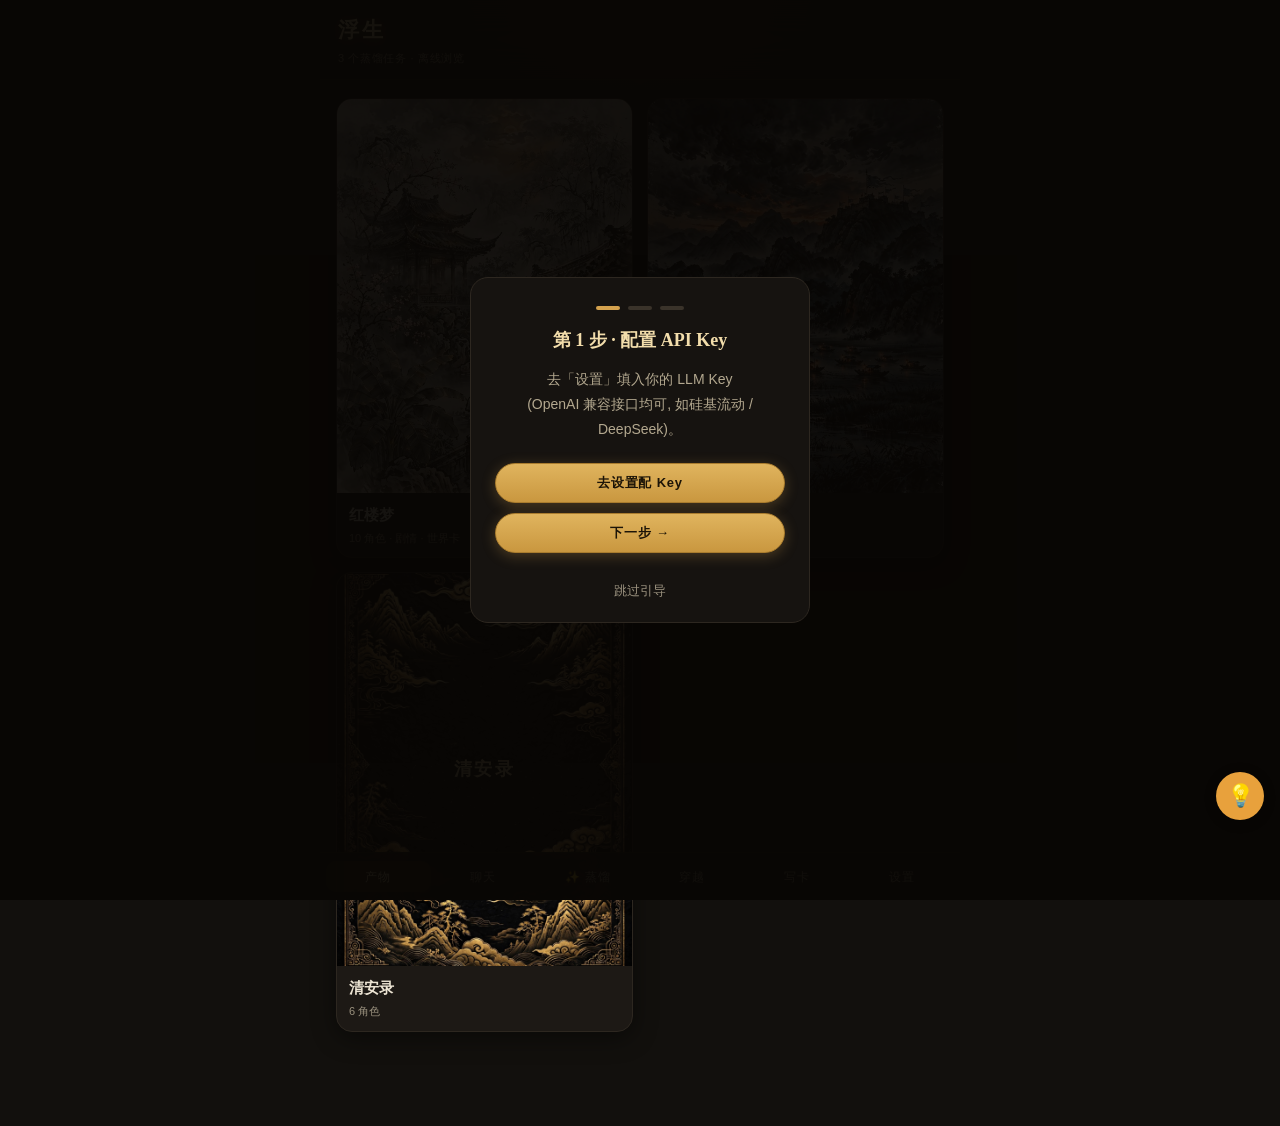
==== commit fc8ba21d: "Soul 去AI味接入(2026-10-14): lieflat-less-ai-tone 精简规则 - 新模块 www/rp/soul_detone.js: prompt 注入(主)+确定性后处理(" ====
--- a/www/index.html
+++ b/www/index.html
@@ -45,6 +45,7 @@
 <script src="rp/preset.js"></script>
 <script src="rp/presetexport.js"></script>
 <script src="rp/persona.js"></script>
+<script src="rp/warn.js"></script>
 <script src="rp/memory.js"></script>
 <script src="rp/apex.js"></script>
 <script src="rp/tasks.js"></script>
@@ -55,6 +56,7 @@
 <script src="rp/chat.js"></script>
 <script src="rp/soul.js"></script>
 <script src="rp/soul_runtime.js"></script>
+<script src="rp/soul_detone.js"></script>
 <script src="rp/soul_orch.js"></script>
 <script src="rp/soul_config.js"></script>
 <script src="rp/soul_gen.js"></script>
@@ -213,8 +215,6 @@
   fab.addEventListener("pointermove", onMove);
   fab.addEventListener("pointerup", onEnd);
   fab.addEventListener("pointercancel", onEnd);
-  /* 移除内联 onclick，改由拖拽逻辑统一处理点按 */
-  fab.removeAttribute("onclick");
 })();
 </script>
 </body>
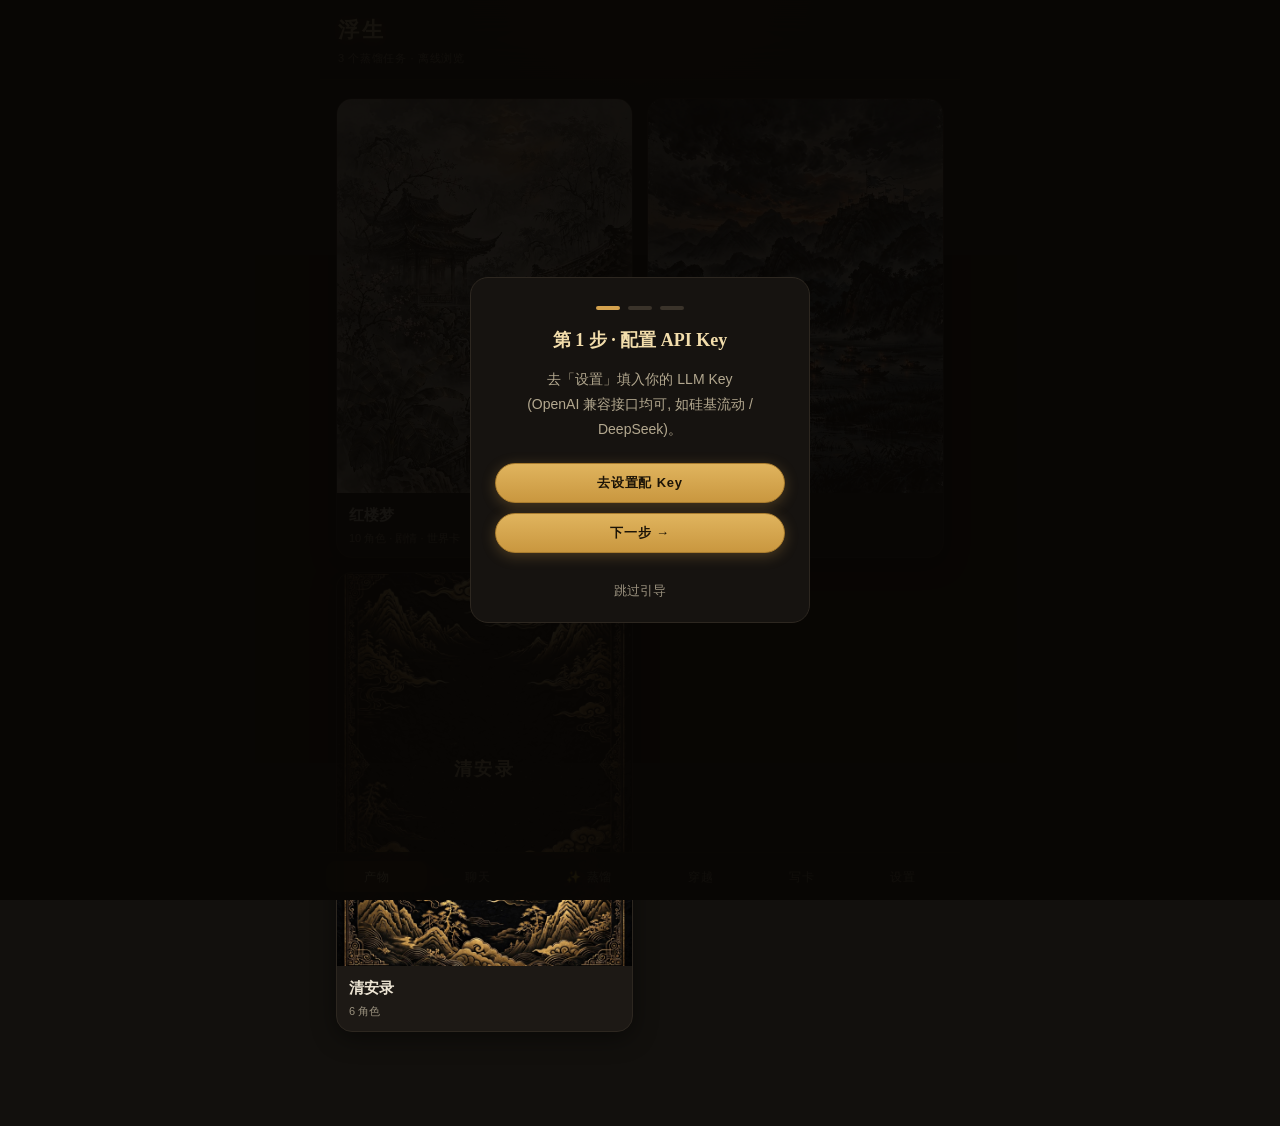
==== commit 3a0fe9f0: "UI 一梯队修复：把"能不能用"修回来 P0-28 根元素 zoom → --fs 文本倍率   实测 zoom:1.3 把布局视口从 360px 压到 277px，底栏"蒸馏"折成两行。   改为只" ====
--- a/www/index.html
+++ b/www/index.html
@@ -7,12 +7,18 @@
 <link rel="stylesheet" href="style.css">
 <script src="rp/theme.js"></script>
 <script src="rp/escutil.js"></script>
-<script>try{ RP_THEME.init(); }catch(e){} try{ document.documentElement.style.zoom = parseFloat(localStorage.getItem("nd_font_scale"))||1; }catch(e){}</script>
+<script>
+try{ RP_THEME.init(); }catch(e){}
+/* P0-28：字号倍率在样式解析前就得落到根元素上（app.js 里的 applyFontScale 兜底重放）。
+   只缩文字不缩布局盒子，详见 style.css 的 --fs */
+try{ var _fsv = parseFloat(localStorage.getItem("nd_font_scale"));
+      document.documentElement.style.setProperty("--fs", String([1,1.15,1.3].indexOf(_fsv)>=0?_fsv:1)); }catch(e){}
+</script>
 </head>
 <body>
 <div id="app">
   <header id="topbar"><span id="title">浮生</span><span id="sub"></span></header>
-  <nav id="tabs" class="hidden">
+  <nav id="tabs" class="hidden" data-xfade>
     <button data-tab="chars" class="active">人物</button>
     <button data-tab="outline">大纲</button>
     <button data-tab="relations">关系</button>
@@ -154,7 +160,7 @@
 <script src="rp/checkin.js"></script>
 <script src="rp/album.js"></script>
 <script src="app.js"></script>
-<button id="asst_fab" title="浮生小助手">💡</button>
+<button id="asst_fab" type="button" title="浮生小助手" aria-label="浮生小助手">💡</button>
 <script>
 /* 小助手悬浮球：可拖动，点按打开；位置记忆 */
 (function(){
@@ -215,6 +221,23 @@
   fab.addEventListener("pointermove", onMove);
   fab.addEventListener("pointerup", onEnd);
   fab.addEventListener("pointercancel", onEnd);
+
+  /* P0-2/P1-32 内容避让：
+     1) 球被拖过（或上次就存过位置）就标 .pinned，此后一律交给 inline left/top，
+        CSS 里的按页摆位规则不再插手 —— 用户的摆放说了算；
+     2) 没 pin 时滚动就淡出让位，停手 700ms 再回来。悬浮球天生要盖在内容上，
+        滚动时收起是唯一既不挡内容又不牺牲可点的办法。 */
+  try{
+    var saved = JSON.parse(localStorage.getItem("nd_asst_fab_pos") || "null");
+    if(saved && typeof saved.x === "number" && typeof saved.y === "number") fab.classList.add("pinned");
+  }catch(e){}
+  var awayTimer = null;
+  window.addEventListener("scroll", function(){
+    if(fab.classList.contains("pinned")) return;
+    fab.classList.add("away");
+    clearTimeout(awayTimer);
+    awayTimer = setTimeout(function(){ fab.classList.remove("away"); }, 700);
+  }, {passive:true});
 })();
 </script>
 </body>
--- a/www/style.css
+++ b/www/style.css
@@ -5,6 +5,9 @@
   --ink:#ece4d3; --ink-dim:#b3a88f; --ink-faint:#9a917e; /* faint 提亮：WCAG 4.5:1 底线 */
   --gold:#d4a24e; --gold-deep:#a97c2e; --gold-soft:#f2ddab;
   --red:#d07864; --green:#8fb573;
+  /* 字号倍率（P0-28）：只缩文字，不缩布局盒子。曾经的根元素 zoom 会把布局视口
+     等比缩小（360→277 @1.3），底栏"蒸馏"折行 —— 见 DESIGN.md 字体章节 */
+  --fs:1;
   --topbar-bg:#12100d; --glow:#1e1913; --nav-bg:rgba(23,20,17,.92); /* P2 命名主题跟随 */
   --r:16px; --r-s:12px;
   --shadow:0 6px 24px rgba(0,0,0,.45);
@@ -16,7 +19,7 @@
 body{
   margin:0; background:var(--bg); color:var(--ink);
   font-family:-apple-system,"PingFang SC","Microsoft YaHei",sans-serif;
-  font-size:15px; line-height:1.6; overscroll-behavior-y:none;
+  font-size:calc(15px * var(--fs)); line-height:1.6; overscroll-behavior-y:none;
 }
 #app{max-width:640px; margin:0 auto; min-height:100%; display:flex; flex-direction:column;
   background:radial-gradient(120% 40% at 50% 0%, var(--glow) 0%, var(--bg) 60%);}
@@ -28,8 +31,8 @@
   backdrop-filter:blur(18px); -webkit-backdrop-filter:blur(18px);
   border-bottom:1px solid var(--line-soft);
 }
-#title{font-family:var(--serif); font-size:21px; letter-spacing:.14em; color:var(--gold-soft); font-weight:700;}
-#sub{display:block; font-size:11px; color:var(--ink-faint); letter-spacing:.06em; margin-top:2px;}
+#title{font-family:var(--serif); font-size:calc(21px * var(--fs)); letter-spacing:.14em; color:var(--gold-soft); font-weight:700;}
+#sub{display:block; font-size:calc(11px * var(--fs)); color:var(--ink-faint); letter-spacing:.06em; margin-top:2px;}
 #view{flex:1; padding:14px 14px 90px; animation:fadein .25s ease;}
 @keyframes fadein{from{opacity:0; transform:translateY(6px);} to{opacity:1; transform:none;}}
 
@@ -38,10 +41,15 @@
   position:fixed; bottom:0; left:50%; transform:translateX(-50%); width:100%; max-width:640px;
   display:flex; background:var(--nav-bg); backdrop-filter:blur(16px); -webkit-backdrop-filter:blur(16px);
   border-top:1px solid var(--line-soft); padding:8px 6px calc(8px + env(safe-area-inset-bottom)); z-index:20;
-}
+  /* P0-28：字号档位放大后（--fs 1.3），6 个标签的内容宽度会超过 348px。
+     标签不折行、不压缩，放不下时整条横滑 —— 折行会把底栏撑成 75px 两行 */
+  overflow-x:auto; scrollbar-width:none;
+}
+#mainnav::-webkit-scrollbar{display:none;}
 #mainnav button{
-  flex:1; border:0; background:none; color:var(--ink-faint); font-size:12px; padding:8px 0 6px;
-  border-radius:10px; letter-spacing:.08em; cursor:pointer;
+  flex:1 0 auto; border:0; background:none; color:var(--ink-faint);
+  font-size:calc(12px * var(--fs)); padding:8px 4px 6px;
+  border-radius:10px; letter-spacing:.08em; cursor:pointer; white-space:nowrap;
 }
 #mainnav button.active{color:var(--gold-soft); background:rgba(212,162,78,.10);}
 #mainnav button:active{transform:scale(.96);}
@@ -50,9 +58,24 @@
 #tabs{display:flex; gap:6px; padding:2px 0 12px; overflow-x:auto; scrollbar-width:none;}
 #tabs::-webkit-scrollbar{display:none;}
 #tabs.hidden{display:none;}
+
+/* P0-12/P1-23 横滑轨道：两端渐隐 + scroll-snap。
+   --fade-l/--fade-r 由 JS 的 bindEdgeFade 维护（0 = 这一端没东西了，不该渐隐）。
+   没有它们时值为 0，mask 退化成全不透明 —— 放得下的轨道视觉零变化。 */
+[data-xfade]{
+  --fade-l:0px; --fade-r:0px;
+  -webkit-mask-image:linear-gradient(to right,transparent 0,#000 var(--fade-l),
+                   #000 calc(100% - var(--fade-r)),transparent 100%);
+  mask-image:linear-gradient(to right,transparent 0,#000 var(--fade-l),
+                   #000 calc(100% - var(--fade-r)),transparent 100%);
+}
+[data-xfade].xedge-l{ --fade-l:28px; }
+[data-xfade].xedge-r{ --fade-r:28px; }
+[data-xfade].xsnap{ scroll-snap-type:x proximity; -webkit-overflow-scrolling:touch; }
+[data-xfade].xsnap > *{ scroll-snap-align:start; }
 #tabs button{
   flex:1; white-space:nowrap; border:1px solid var(--line); background:var(--card);
-  color:var(--ink-dim); border-radius:999px; padding:8px 14px; font-size:13px; cursor:pointer;
+  color:var(--ink-dim); border-radius:999px; padding:8px 14px; font-size:calc(13px * var(--fs)); cursor:pointer;
 }
 #tabs button.active{background:rgba(212,162,78,.14); border-color:var(--gold-deep); color:var(--gold-soft);}
 .hidden{display:none !important;}
@@ -64,23 +87,23 @@
   box-shadow:var(--shadow); cursor:pointer; transition:transform .12s ease, border-color .12s;
 }
 .card:active{transform:scale(.985); border-color:var(--gold-deep);}
-.card .t{font-family:var(--serif); font-size:16px; color:var(--ink); font-weight:600;}
-.card .meta{font-size:12px; color:var(--ink-faint); margin-top:4px;}
-.card .sum{font-size:13px; color:var(--ink-dim); margin-top:8px;
+.card .t{font-family:var(--serif); font-size:calc(16px * var(--fs)); color:var(--ink); font-weight:600;}
+.card .meta{font-size:calc(12px * var(--fs)); color:var(--ink-faint); margin-top:4px;}
+.card .sum{font-size:calc(13px * var(--fs)); color:var(--ink-dim); margin-top:8px;
   display:-webkit-box; -webkit-line-clamp:3; -webkit-box-orient:vertical; overflow:hidden;}
-.badge{display:inline-block; font-size:11px; color:var(--gold-soft); border:1px solid var(--gold-deep);
+.badge{display:inline-block; font-size:calc(11px * var(--fs)); color:var(--gold-soft); border:1px solid var(--gold-deep);
   border-radius:999px; padding:1px 9px; margin-left:6px; vertical-align:2px; background:rgba(212,162,78,.08);}
 .row{display:flex; align-items:center; gap:10px;}
 .avatar{
   width:44px; height:44px; border-radius:50%; flex:none;
   display:flex; align-items:center; justify-content:center;
-  font-family:var(--serif); font-size:19px; color:#1a1408;
+  font-family:var(--serif); font-size:calc(19px * var(--fs)); color:#1a1408;
   background:linear-gradient(135deg,var(--gold-soft),var(--gold));
   box-shadow:0 2px 10px rgba(212,162,78,.35);
 }
-.avatar.sm{width:32px; height:32px; font-size:15px;}
-.name{font-size:15px; font-weight:600;}
-.kv{font-size:12px; color:var(--ink-faint); margin-top:2px;}
+.avatar.sm{width:32px; height:32px; font-size:calc(15px * var(--fs));}
+.name{font-size:calc(15px * var(--fs)); font-weight:600;}
+.kv{font-size:calc(12px * var(--fs)); color:var(--ink-faint); margin-top:2px;}
 .meter{height:5px; border-radius:3px; background:#2a241d; margin-top:8px; overflow:hidden;}
 .meter i{display:block; height:100%; border-radius:3px;
   background:linear-gradient(90deg,var(--gold-deep),var(--gold));}
@@ -88,7 +111,7 @@
 /* 按钮 */
 .btn{
   border:1px solid var(--gold-deep); background:linear-gradient(180deg,#e0b45e,#c9973f);
-  color:#1c1407; border-radius:999px; padding:13px 22px; font-size:14px; font-weight:700;
+  color:#1c1407; border-radius:999px; padding:13px 22px; font-size:calc(14px * var(--fs)); font-weight:700;
   letter-spacing:.06em; cursor:pointer; box-shadow:0 3px 14px rgba(212,162,78,.28);
   white-space:nowrap;
 }
@@ -96,7 +119,7 @@
 .btn.ghost{background:transparent; color:var(--ink-dim); border:1px solid var(--line); box-shadow:none; font-weight:400;}
 .btn.danger{background:transparent; color:var(--red); border:1px solid #5a2f28; box-shadow:none;}
 .btnrow{display:flex; gap:10px; margin:14px 0; flex-wrap:wrap;}
-.btnrow .btn{flex:1; padding:10px 8px; font-size:13px;}
+.btnrow .btn{flex:1; padding:10px 8px; font-size:calc(13px * var(--fs));}
 
 /* ST 预设条目开关(大触控区) */
 .pswitch{flex:none; width:66px; height:42px; border-radius:999px; border:1px solid var(--line);
@@ -105,24 +128,24 @@
   border-radius:50%; background:#8a7a5c; transition:left .15s;}
 .pswitch.on{background:rgba(212,162,78,.35); border-color:var(--gold-deep);}
 .pswitch.on::after{left:28px; background:var(--gold);}
-.spname{font-size:15px; font-weight:600; overflow-wrap:anywhere;}
+.spname{font-size:calc(15px * var(--fs)); font-weight:600; overflow-wrap:anywhere;}
 .spname .badge{margin:2px 0 2px 6px;}
-.spdetail{white-space:pre-wrap; overflow-wrap:anywhere; font-size:13px; line-height:1.7;
+.spdetail{white-space:pre-wrap; overflow-wrap:anywhere; font-size:calc(13px * var(--fs)); line-height:1.7;
   background:rgba(0,0,0,.25); border:1px solid var(--line); border-radius:8px;
   padding:12px; margin-top:10px; max-height:60vh; overflow-y:auto;}
 /* ST 任意组合: 条目排序小按钮 + 右侧按钮列 */
 .sbtncol{flex:none; display:flex; align-items:center; gap:6px;}
 .sbtn{flex:none; width:34px; height:34px; border-radius:8px; border:1px solid var(--line);
-  background:#2a241d; color:var(--ink); font-size:15px; line-height:1; cursor:pointer; padding:0;}
+  background:#2a241d; color:var(--ink); font-size:calc(15px * var(--fs)); line-height:1; cursor:pointer; padding:0;}
 .sbtn:active{background:rgba(212,162,78,.25);}
-.spgrp{font-size:13px; color:var(--gold-soft); margin:18px 0 8px; font-weight:700;}
+.spgrp{font-size:calc(13px * var(--fs)); color:var(--gold-soft); margin:18px 0 8px; font-weight:700;}
 
 /* 表单 */
 .field{margin:14px 0;}
-.field label{display:block; font-size:12px; color:var(--ink-faint); letter-spacing:.08em; margin-bottom:7px;}
+.field label{display:block; font-size:calc(12px * var(--fs)); color:var(--ink-faint); letter-spacing:.08em; margin-bottom:7px;}
 .field input, .field select, .field textarea{
   width:100%; background:#100e0b; border:1px solid var(--line); color:var(--ink);
-  border-radius:var(--r-s); padding:12px 14px; font-size:16px; outline:none;
+  border-radius:var(--r-s); padding:12px 14px; font-size:calc(16px * var(--fs)); outline:none;
   transition:border-color .15s, box-shadow .15s;
 }
 .field input:focus, .field select:focus, .field textarea:focus{
@@ -133,12 +156,12 @@
   background-repeat:no-repeat; background-position:right 14px center; padding-right:36px;}
 .modelrow{display:flex; gap:8px;}
 .modelrow select{flex:1.2;} .modelrow input{flex:1;}
-.hint{font-size:12.5px; color:var(--ink-faint); background:rgba(212,162,78,.06);
+.hint{font-size:calc(12.5px * var(--fs)); color:var(--ink-faint); background:rgba(212,162,78,.06);
   border:1px dashed var(--line); border-radius:var(--r-s); padding:10px 12px; margin:10px 0; line-height:1.7;}
-.sec{font-family:var(--serif); font-size:16px; color:var(--gold-soft); letter-spacing:.1em;
+.sec{font-family:var(--serif); font-size:calc(16px * var(--fs)); color:var(--gold-soft); letter-spacing:.1em;
   margin:22px 0 4px; padding-bottom:8px; border-bottom:1px solid var(--line-soft);}
 .conn-ok{color:var(--green);} .conn-bad{color:var(--red);}
-#conn_result{font-size:13px; margin:6px 0; line-height:1.8;}
+#conn_result{font-size:calc(13px * var(--fs)); margin:6px 0; line-height:1.8;}
 
 /* 聊天 */
 .chatwrap{display:flex; flex-direction:column; height:calc(100vh - 300px); min-height:380px;
@@ -156,24 +179,24 @@
 @media (prefers-reduced-motion:reduce){.msg:last-child{animation:none;}}
 .msg.me{align-self:flex-end;}
 .msg.me .who{text-align:right;}
-.msg .who{font-size:11px; color:var(--ink-faint); margin-bottom:3px; letter-spacing:.05em;}
-.msg .ts{font-size:10px; color:var(--ink-faint); margin-top:3px;}
+.msg .who{font-size:calc(11px * var(--fs)); color:var(--ink-faint); margin-bottom:3px; letter-spacing:.05em;}
+.msg .ts{font-size:calc(10px * var(--fs)); color:var(--ink-faint); margin-top:3px;}
 .bubble{
   background:rgba(255,255,255,.05); border:1px solid rgba(255,255,255,.07); border-radius:12px;
-  box-shadow:none; padding:10px 16px; font-size:16px; line-height:24px; word-break:break-word;
+  box-shadow:none; padding:10px 16px; font-size:calc(16px * var(--fs)); line-height:24px; word-break:break-word;
   transition:transform .12s ease, border-color .12s ease;
 }
 .bubble:active{transform:scale(.985);}
 .bubble p{margin:.4em 0;} .bubble p:first-child{margin-top:0;} .bubble p:last-child{margin-bottom:0;}
 .bubble ul{margin:.4em 0; padding-left:1.2em;}
-.bubble code{background:#100e0b; padding:1px 6px; border-radius:5px; font-size:13px; color:var(--gold-soft);}
+.bubble code{background:#100e0b; padding:1px 6px; border-radius:5px; font-size:calc(13px * var(--fs)); color:var(--gold-soft);}
 /* L3: markdown 标题/引用收敛进气泡排版，不撑破 16px 正文节奏 */
-.bubble h1,.bubble h2,.bubble h3{font-size:17px; line-height:26px; margin:.5em 0 .3em; color:var(--gold-soft); font-weight:700;}
+.bubble h1,.bubble h2,.bubble h3{font-size:calc(17px * var(--fs)); line-height:26px; margin:.5em 0 .3em; color:var(--gold-soft); font-weight:700;}
 .bubble h1:first-child,.bubble h2:first-child,.bubble h3:first-child{margin-top:0;}
 .bubble blockquote{margin:.4em 0; padding:2px 0 2px 10px; border-left:2px solid rgba(212,162,78,.4); color:rgba(236,228,211,.78); font-style:italic;}
 .msg.me .bubble{background:rgba(212,162,78,.13); border-color:rgba(212,162,78,.20); color:#f4ead2;}
 .typing{align-self:flex-start; padding:8px 4px; display:flex; gap:4px; align-items:center;
-  font-size:12px; color:var(--ink-faint);}
+  font-size:calc(12px * var(--fs)); color:var(--ink-faint);}
 .typing i{width:6px; height:6px; border-radius:50%; background:var(--gold); opacity:.4;
   animation:tdot 1.2s infinite;}
 .typing i:nth-child(2){animation-delay:.2s;}
@@ -184,16 +207,16 @@
   border-top:1px solid var(--line-soft);}
 .chatbar input{
   flex:1; background:#100e0b; border:1px solid var(--line); color:var(--ink);
-  border-radius:999px; padding:11px 16px; font-size:15px; outline:none;
+  border-radius:999px; padding:11px 16px; font-size:calc(15px * var(--fs)); outline:none;
 }
 .chatbar input:focus{border-color:var(--gold-deep);}
 .chatbar button{
-  border:0; border-radius:999px; padding:0 22px; font-size:14px; font-weight:700;
+  border:0; border-radius:999px; padding:0 22px; font-size:calc(14px * var(--fs)); font-weight:700;
   background:linear-gradient(180deg,#e0b45e,#c9973f); color:#1c1407; cursor:pointer;
 }
 .chatbar button:active{transform:scale(.94);}
 .chatbar button:disabled{opacity:.5;}
-.empty{text-align:center; color:var(--ink-faint); font-size:13px; padding:40px 20px; line-height:2;}
+.empty{text-align:center; color:var(--ink-faint); font-size:calc(13px * var(--fs)); padding:40px 20px; line-height:2;}
 /* 空状态水墨分隔线：一处改，全站空状态生效 */
 .empty::before{content:"";display:block;width:72px;height:1px;margin:0 auto 14px;
   background:linear-gradient(90deg,transparent,var(--gold-deep),transparent);opacity:.7}
@@ -208,23 +231,23 @@
 /* 关系 / 大纲 */
 .rel{background:var(--card); border:1px solid var(--line); border-radius:var(--r-s);
   padding:12px 14px; margin-bottom:10px;}
-.rel .pair{font-size:14px; font-weight:600; color:var(--gold-soft);}
-.rel .st{font-size:12.5px; color:var(--ink-dim); margin-top:6px; line-height:1.7;}
+.rel .pair{font-size:calc(14px * var(--fs)); font-weight:600; color:var(--gold-soft);}
+.rel .st{font-size:calc(12.5px * var(--fs)); color:var(--ink-dim); margin-top:6px; line-height:1.7;}
 .sec-item{border-left:2px solid var(--gold-deep); padding:2px 0 2px 12px; margin:14px 0;}
-.sec-item .t{font-family:var(--serif); font-size:15px; color:var(--ink);}
-.md{font-size:14px; line-height:1.8; color:var(--ink-dim);}
+.sec-item .t{font-family:var(--serif); font-size:calc(15px * var(--fs)); color:var(--ink);}
+.md{font-size:calc(14px * var(--fs)); line-height:1.8; color:var(--ink-dim);}
 .md h1,.md h2,.md h3{font-family:var(--serif); color:var(--ink); margin:.8em 0 .4em;}
 .md p{margin:.5em 0;} .md ul{padding-left:1.3em;} .md li{margin:.25em 0;}
 .md blockquote{border-left:2px solid var(--gold-deep); margin:.6em 0; padding:2px 0 2px 12px; color:var(--ink-dim);}
 .search{position:sticky; top:0; margin-bottom:10px;}
 .search input{width:100%; background:#100e0b; border:1px solid var(--line); color:var(--ink);
-  border-radius:999px; padding:10px 16px; font-size:14px; outline:none;}
-.back{background:none; border:0; color:var(--gold); font-size:14px; padding:6px 0; cursor:pointer;}
+  border-radius:999px; padding:10px 16px; font-size:calc(14px * var(--fs)); outline:none;}
+.back{background:none; border:0; color:var(--gold); font-size:calc(14px * var(--fs)); padding:6px 0; cursor:pointer;}
 .swipe{display:flex; align-items:center; gap:8px; margin-top:6px;}
 .swipe button{background:rgba(212,162,78,.10); border:1px solid var(--line); color:var(--gold-soft);
-  border-radius:999px; padding:3px 12px; font-size:12px; cursor:pointer;}
+  border-radius:999px; padding:3px 12px; font-size:calc(12px * var(--fs)); cursor:pointer;}
 .swipe button:active{transform:scale(.94);}
-.swipe span{font-size:11px; color:var(--ink-faint);}
+.swipe span{font-size:calc(11px * var(--fs)); color:var(--ink-faint);}
 
 /* ===== 聊天沉浸模式 ===== */
 body.chatmode #topbar, body.chatmode #mainnav, body.chatmode #tabs{ display:none; }
@@ -243,17 +266,39 @@
      弱环境下也不闪烁（2026-10-01 曾用 rAF 逐帧补偿布局过渡，实测闪烁，已废弃） */
   transition:transform .3s ease;
 }
+
+/* P0-1 沉浸态首屏引导：进聊天三栏全收起，屏幕上什么都没有。
+   一次性的居中胶囊告诉用户点空白处能唤回输入栏，自己淡出不挡路。 */
+.immguide{
+  position:fixed; left:50%; top:50%; transform:translate(-50%,-50%);
+  z-index:35; max-width:76vw; text-align:center; pointer-events:none;
+  padding:13px 20px; border-radius:14px;
+  background:rgba(16,14,11,.92); border:1px solid var(--gold-deep);
+  color:var(--ink); font-size:calc(13.5px * var(--fs)); line-height:1.7;
+  box-shadow:var(--shadow);
+  animation:immguide 4.4s ease forwards;
+}
+@keyframes immguide{
+  0%{opacity:0; transform:translate(-50%,-46%);}
+  10%{opacity:1; transform:translate(-50%,-50%);}
+  80%{opacity:1; transform:translate(-50%,-50%);}
+  100%{opacity:0; transform:translate(-50%,-56%);}
+}
+@media (prefers-reduced-motion:reduce){
+  .immguide{ animation:immguide-fade 4.4s ease forwards; }
+  @keyframes immguide-fade{ 0%,80%{opacity:1;} 100%{opacity:0;} }
+}
 /* .hide 由 JS 切换: 置 margin-top:-自身高度, 把占位一起收掉, 正文直接顶到顶部 (之前只 translate, 会留一条黑条) */
 .chathead .backbtn{
-  border:0; background:none; color:var(--gold); font-size:22px; padding:4px 8px; cursor:pointer;
+  border:0; background:none; color:var(--gold); font-size:calc(22px * var(--fs)); padding:4px 8px; cursor:pointer;
   min-width:44px; min-height:44px;
 }
-.chathead .avatar{ width:36px; height:36px; font-size:16px; }
-.chathead .cname{ flex:1; font-family:var(--serif); font-size:16px; color:var(--ink); }
-.chathead .cname small{ display:block; font-family:inherit; font-size:11px; color:var(--ink-faint); }
+.chathead .avatar{ width:36px; height:36px; font-size:calc(16px * var(--fs)); }
+.chathead .cname{ flex:1; font-family:var(--serif); font-size:calc(16px * var(--fs)); color:var(--ink); }
+.chathead .cname small{ display:block; font-family:inherit; font-size:calc(11px * var(--fs)); color:var(--ink-faint); }
 .chathead .menubtn{
   border:1px solid var(--line); background:rgba(212,162,78,.08); color:var(--gold-soft);
-  border-radius:50%; width:44px; height:44px; font-size:18px; cursor:pointer; flex:none;
+  border-radius:50%; width:44px; height:44px; font-size:calc(18px * var(--fs)); cursor:pointer; flex:none;
 }
 
 /* 右抽屉 */
@@ -270,11 +315,11 @@
   overflow-y:auto;
 }
 .drawer.on{ transform:none; }
-.drawer h3{ font-family:var(--serif); font-size:15px; color:var(--gold-soft); letter-spacing:.1em; margin:18px 0 8px; }
+.drawer h3{ font-family:var(--serif); font-size:calc(15px * var(--fs)); color:var(--gold-soft); letter-spacing:.1em; margin:18px 0 8px; }
 .drawer h3:first-child{ margin-top:0; }
 .drawer .ditem{
   display:flex; align-items:center; gap:10px; width:100%;
-  background:none; border:0; color:var(--ink); font-size:14.5px; text-align:left;
+  background:none; border:0; color:var(--ink); font-size:calc(14.5px * var(--fs)); text-align:left;
   padding:12px 6px; border-bottom:1px solid var(--line-soft); cursor:pointer;
 }
 .drawer .ditem:active{ background:rgba(212,162,78,.08); }
@@ -398,32 +443,32 @@
 .msg.show-tools .msgtools{ display:flex; }
 .msgtools button{
   background:rgba(212,162,78,.10); border:1px solid var(--line); color:var(--ink-dim);
-  border-radius:999px; padding:4px 12px; font-size:12px; cursor:pointer;
+  border-radius:999px; padding:4px 12px; font-size:calc(12px * var(--fs)); cursor:pointer;
 }
 .msg.me .msgtools{ justify-content:flex-end; }
 
 /* S-4 召回指示器：气泡 🧠 角标展开的"这次想起了"面板 */
 .mmhits{ margin-top:6px; padding:8px 10px; border:1px dashed var(--line); border-radius:10px;
-  font-size:12px; color:var(--ink-dim); background:rgba(212,162,78,.06); max-width:100%; }
-.mmhits-ttl{ font-weight:700; color:var(--ink); margin-bottom:4px; font-size:12px; }
+  font-size:calc(12px * var(--fs)); color:var(--ink-dim); background:rgba(212,162,78,.06); max-width:100%; }
+.mmhits-ttl{ font-weight:700; color:var(--ink); margin-bottom:4px; font-size:calc(12px * var(--fs)); }
 .mmhits div{ margin:2px 0; line-height:1.5; word-break:break-word; }
 
 /* ===== P1-6: 成就 toast + 成就页 ===== */
 .achv-toast{
   position:fixed; left:50%; bottom:96px; transform:translateX(-50%) translateY(16px);
   background:#1a1512; border:1px solid var(--gold); color:var(--ink);
-  border-radius:12px; padding:10px 18px; font-size:13px; z-index:9999;
+  border-radius:12px; padding:10px 18px; font-size:calc(13px * var(--fs)); z-index:9999;
   opacity:0; transition:all .3s; pointer-events:none; max-width:82vw; text-align:center;
 }
 .achv-toast.show{ opacity:1; transform:translateX(-50%) translateY(0); }
-.achv-toast .dim{ font-size:12px; color:var(--ink-faint); }
+.achv-toast .dim{ font-size:calc(12px * var(--fs)); color:var(--ink-faint); }
 .card.dimmed{ opacity:.55; }
 
 /* ===== P1-8: 记忆库用量条 ===== */
 .mem-usage{ margin:10px 0; }
 .mu-bar{ height:8px; border-radius:4px; background:#241d17; overflow:hidden; }
 .mu-fill{ height:100%; border-radius:4px; background:linear-gradient(90deg,#c9a35c,#e8c876); transition:width .3s; }
-.mu-label{ font-size:11px; color:var(--ink-faint); margin-top:4px; }
+.mu-label{ font-size:calc(11px * var(--fs)); color:var(--ink-faint); margin-top:4px; }
 .hint.warn{ color:#e8a49a; }
 
 /* ===== P1-7: PIN 应用锁 ===== */
@@ -432,21 +477,21 @@
   display:flex; align-items:center; justify-content:center;
 }
 .pin-box{ width:min(320px,88vw); text-align:center; }
-.pin-title{ font-size:18px; margin-bottom:18px; display:flex; align-items:center; justify-content:center; gap:8px; }
+.pin-title{ font-size:calc(18px * var(--fs)); margin-bottom:18px; display:flex; align-items:center; justify-content:center; gap:8px; }
 .pin-dots{ display:flex; gap:14px; justify-content:center; margin-bottom:22px; }
 .pdot{ width:14px; height:14px; border-radius:50%; border:1px solid var(--gold); }
 .pdot.on{ background:var(--gold); }
 .pin-pad{ display:grid; grid-template-columns:repeat(3,1fr); gap:10px; margin-bottom:14px; }
 .pkey{
   height:56px; border-radius:12px; background:#1a1512;
-  border:1px solid var(--line); color:var(--ink); font-size:20px;
+  border:1px solid var(--line); color:var(--ink); font-size:calc(20px * var(--fs));
 }
 .pkey:active{ background:#241d17; }
-.pin-msg{ min-height:20px; font-size:13px; color:#e8a49a; margin-bottom:8px; }
-.pin-warn{ font-size:11px; color:var(--ink-faint); margin:12px 0 8px; }
+.pin-msg{ min-height:20px; font-size:calc(13px * var(--fs)); color:#e8a49a; margin-bottom:8px; }
+.pin-warn{ font-size:calc(11px * var(--fs)); color:var(--ink-faint); margin:12px 0 8px; }
 .pin-wipe{
   background:transparent; border:1px solid #5a2f28; color:#e8a49a;
-  border-radius:999px; padding:6px 16px; font-size:12px;
+  border-radius:999px; padding:6px 16px; font-size:calc(12px * var(--fs));
 }
 body.pinlocked #tabs{ display:none !important; }
 .pinrow{ display:flex; gap:8px; }
@@ -454,8 +499,8 @@
 
 /* ===== P1-5: 存档故事树 ===== */
 .snode{ margin-bottom:10px; }
-.stree{ color:var(--gold); font-size:13px; line-height:1; margin:0 0 2px 4px; letter-spacing:2px; }
-.save-card .badge{ font-size:10px; border:1px solid var(--gold); color:var(--gold); border-radius:999px; padding:1px 7px; }
+.stree{ color:var(--gold); font-size:calc(13px * var(--fs)); line-height:1; margin:0 0 2px 4px; letter-spacing:2px; }
+.save-card .badge{ font-size:calc(10px * var(--fs)); border:1px solid var(--gold); color:var(--gold); border-radius:999px; padding:1px 7px; }
 
 /* ===== P1-4: 聊天记录搜索 ===== */
 #chatsearch:empty{ display:none; }
@@ -466,12 +511,12 @@
 }
 .csbar input{
   flex:1; background:transparent; border:none; outline:none;
-  color:var(--ink); font-size:14px; min-width:0;
-}
-.cs-num{ font-size:12px; color:var(--ink-faint); white-space:nowrap; }
+  color:var(--ink); font-size:calc(14px * var(--fs)); min-width:0;
+}
+.cs-num{ font-size:calc(12px * var(--fs)); color:var(--ink-faint); white-space:nowrap; }
 .csbar button{
   background:rgba(212,162,78,.10); border:1px solid var(--line); color:var(--ink-dim);
-  border-radius:999px; min-width:28px; height:28px; font-size:15px; cursor:pointer;
+  border-radius:999px; min-width:28px; height:28px; font-size:calc(15px * var(--fs)); cursor:pointer;
 }
 mark{ background:rgba(212,162,78,.45); color:inherit; border-radius:2px; padding:0 1px; }
 .msg.curhit{ background:rgba(212,162,78,.10); border-radius:10px; }
@@ -480,27 +525,27 @@
 .voicebub{
   display:inline-flex; align-items:center; gap:8px;
   background:rgba(212,162,78,.10); border:1px solid var(--line); color:var(--ink-dim);
-  border-radius:999px; padding:4px 12px; font-size:12px; cursor:pointer;
+  border-radius:999px; padding:4px 12px; font-size:calc(12px * var(--fs)); cursor:pointer;
 }
 .voicebub .vb-ico{ display:inline-flex; color:var(--gold); }
 .voicebub .vb-bar{ width:64px; height:4px; border-radius:2px; background:rgba(255,255,255,.12); overflow:hidden; }
 .voicebub .vb-fg{ display:block; height:100%; width:0%; background:var(--gold); border-radius:2px; transition:width .4s linear; }
-.voicebub .vb-dur{ font-size:11px; color:var(--ink-faint); min-width:28px; }
+.voicebub .vb-dur{ font-size:calc(11px * var(--fs)); color:var(--ink-faint); min-width:28px; }
 .voicebub.playing{ border-color:var(--gold); color:var(--ink); }
 
 /* ===== v8: 发现页 ===== */
 .badge.warn{ color:#e8a49a; border-color:#5a2f28; background:rgba(208,120,100,.08); }
-.sec-item .r{ font-size:12px; color:var(--ink-faint); margin-top:2px; }
+.sec-item .r{ font-size:calc(12px * var(--fs)); color:var(--ink-faint); margin-top:2px; }
 .searchwrap{ position:sticky; top:0; z-index:5; padding:2px 0 10px; background:var(--bg); }
 .searchwrap input{
   width:100%; background:#100e0b; border:1px solid var(--line); color:var(--ink);
-  border-radius:999px; padding:11px 18px; font-size:14px; outline:none;
+  border-radius:999px; padding:11px 18px; font-size:calc(14px * var(--fs)); outline:none;
 }
 .searchwrap input:focus{ border-color:var(--gold-deep); }
-.tagline{ font-size:12.5px; color:var(--ink-dim); margin-top:3px;
+.tagline{ font-size:calc(12.5px * var(--fs)); color:var(--ink-dim); margin-top:3px;
   display:-webkit-box; -webkit-line-clamp:2; -webkit-box-orient:vertical; overflow:hidden; }
 .gochat{
-  flex:none; font-size:13px; color:var(--gold-soft); border:1px solid var(--gold-deep);
+  flex:none; font-size:calc(13px * var(--fs)); color:var(--gold-soft); border:1px solid var(--gold-deep);
   border-radius:999px; padding:7px 14px; background:rgba(212,162,78,.08); cursor:pointer;
 }
 .gochat:active{ transform:scale(.94); }
@@ -510,14 +555,14 @@
   background:var(--nav-bg); backdrop-filter:blur(14px); -webkit-backdrop-filter:blur(14px);
   border-top:1px solid var(--line-soft); z-index:20;
 }
-.wb-cat{ font-size:12px; color:var(--ink-faint); letter-spacing:.12em; margin:16px 0 6px; }
+.wb-cat{ font-size:calc(12px * var(--fs)); color:var(--ink-faint); letter-spacing:.12em; margin:16px 0 6px; }
 .wb-keys{ margin-top:8px; }
 .wb-keys .badge{ margin:0 4px 4px 0; }
 
 /* ===== v9: 关系/大纲/设置打磨 ===== */
 .rel-top{ display:flex; align-items:center; gap:10px; margin-bottom:8px; }
-.rel-top .avatar{ width:38px; height:38px; font-size:16px; }
-.rel-arrow{ color:var(--gold-deep); font-size:16px; }
+.rel-top .avatar{ width:38px; height:38px; font-size:calc(16px * var(--fs)); }
+.rel-arrow{ color:var(--gold-deep); font-size:calc(16px * var(--fs)); }
 .rel-badges{ margin-top:8px; }
 .rel-badges .badge{ margin:0 4px 4px 0; }
 .sec-card{
@@ -526,14 +571,14 @@
 }
 .sec-num{
   flex:none; width:34px; height:34px; border-radius:12px; background:rgba(212,162,78,.12);
-  color:var(--gold-soft); font-size:13px; font-weight:700;
+  color:var(--gold-soft); font-size:calc(13px * var(--fs)); font-weight:700;
   display:flex; align-items:center; justify-content:center;
 }
-.sec-card .t{ font-size:14px; font-weight:600; color:var(--ink); }
-.sec-card .r2{ font-size:12px; color:var(--ink-faint); margin-top:2px; }
+.sec-card .t{ font-size:calc(14px * var(--fs)); font-weight:600; color:var(--ink); }
+.sec-card .r2{ font-size:calc(12px * var(--fs)); color:var(--ink-faint); margin-top:2px; }
 .setcard{ background:var(--card); border:1px solid var(--line); border-radius:var(--r);
   padding:14px; margin-bottom:14px; }
-.setcard h3{ font-size:13px; color:var(--gold-soft); letter-spacing:.08em; margin:0 0 10px; font-weight:600; }
+.setcard h3{ font-size:calc(13px * var(--fs)); color:var(--gold-soft); letter-spacing:.08em; margin:0 0 10px; font-weight:600; }
 .setcard .field{ margin-bottom:10px; }
 .setcard .field:last-child{ margin-bottom:0; }
 .setcard .btnrow{ margin-top:12px; }
@@ -547,7 +592,7 @@
   margin-bottom:8px; cursor:pointer;
 }
 .pickcard input{ width:20px; height:20px; accent-color:var(--gold); flex:none; }
-.pickcard .name{ font-size:15px; }
+.pickcard .name{ font-size:calc(15px * var(--fs)); }
 
 /* ===== v11: 立绘 viewer ===== */
 .viewer{
@@ -559,11 +604,11 @@
   background:var(--card); border:1px solid var(--line); border-radius:var(--r); padding:14px;
 }
 .vhead{ display:flex; justify-content:space-between; align-items:center; margin-bottom:10px; }
-.vhead span{ font-size:15px; font-weight:600; color:var(--gold-soft); }
-.vhead button{ background:none; border:none; color:var(--ink-dim); font-size:18px; }
+.vhead span{ font-size:calc(15px * var(--fs)); font-weight:600; color:var(--gold-soft); }
+.vhead button{ background:none; border:none; color:var(--ink-dim); font-size:calc(18px * var(--fs)); }
 .viewer textarea{
   width:100%; min-height:84px; background:#100e0b; border:1px solid var(--line);
-  color:var(--ink-dim); border-radius:12px; padding:10px; font-size:12.5px; margin-bottom:10px;
+  color:var(--ink-dim); border-radius:12px; padding:10px; font-size:calc(12.5px * var(--fs)); margin-bottom:10px;
 }
 .vimg{ display:flex; justify-content:center; margin-bottom:10px; }
 .vimg img{ max-width:100%; max-height:52vh; border-radius:10px; border:1px solid var(--line); }
@@ -571,23 +616,23 @@
 /* 沉浸式剧情选项卡 */
 .optcard{margin-top:8px; border:1px solid var(--gold-deep); border-radius:12px;
 padding:10px; background:rgba(201,162,39,.06);}
-.optintro{font-size:13px; color:var(--gold); margin-bottom:8px;}
+.optintro{font-size:calc(13px * var(--fs)); color:var(--gold); margin-bottom:8px;}
 /* 决策点选项：命运分岔卡片。数字用壹贰叁肆（optCardHTML 注入），按压有反馈 */
 .optbtn{display:flex; gap:10px; align-items:baseline; width:100%; text-align:left;
   margin:8px 0; padding:12px 12px; border-radius:12px;
   border:1px solid var(--line); background:var(--card2);
-  color:var(--ink); font-size:14.5px; line-height:1.6; cursor:pointer;
+  color:var(--ink); font-size:calc(14.5px * var(--fs)); line-height:1.6; cursor:pointer;
   transition:border-color .15s ease, transform .12s ease, background .15s ease;}
-.optbtn .onum{font-family:var(--serif); color:var(--gold); font-size:16px; font-weight:700; flex:none;}
+.optbtn .onum{font-family:var(--serif); color:var(--gold); font-size:calc(16px * var(--fs)); font-weight:700; flex:none;}
 .optbtn:active{transform:scale(.98); border-color:var(--gold); background:rgba(212,162,78,.08);}
 .optbtn:active{background:rgba(201,162,39,.25);}
 .optbtn.off{opacity:.55; cursor:default; border-style:dashed;}
-.opttips{margin-top:8px; font-size:12px; color:var(--ink-faint);}
+.opttips{margin-top:8px; font-size:calc(12px * var(--fs)); color:var(--ink-faint);}
 
 /* v28 已移除: #plotbar 正文区入口删除, 大纲编辑只留抽屉「📖 剧情线」 */
 
 /* ===== v21: 上下文用量常驻条 + 世界书触发可视化 ===== */
-#ctxbar{display:none; margin:6px 10px 0; padding:7px 10px; font-size:12px;
+#ctxbar{display:none; margin:6px 10px 0; padding:7px 10px; font-size:calc(12px * var(--fs));
 color:var(--ink-dim); background:rgba(212,162,78,.05); border:1px solid var(--line-soft);
 border-radius:8px;}
 .ctxrow{display:flex; align-items:center; gap:8px;}
@@ -600,7 +645,7 @@
 .tokbar-fg{height:100%; background:var(--gold-deep); border-radius:3px; transition:width .2s;}
 .tokbar-fg.warn{background:#c9973f;}
 .tokbar-fg.over{background:#c25b4a;}
-.toknum{font-size:11px; color:var(--ink-faint);}
+.toknum{font-size:calc(11px * var(--fs)); color:var(--ink-faint);}
 .toknum.warn{color:#c9973f;}
 .toknum.over{color:#c25b4a; font-weight:bold;}
 /* P0-3 长按消息 action sheet */
@@ -610,11 +655,19 @@
 padding:6px 8px calc(14px + env(safe-area-inset-bottom));
 transform:translateY(110%); transition:transform .25s ease; max-height:70vh; overflow-y:auto;}
 .msgsheet.on{transform:none;}
-.mshandle{width:40px; height:4px; border-radius:2px; background:#3a332a; margin:4px auto 6px;}
-.msprev{font-size:12px; color:var(--ink-faint); padding:2px 14px 8px;
+/* P0-15：把手从纯装饰改成可点区（28px 高的命中区），点它等价于取消 */
+.mshandle{width:56px; height:4px; border-radius:2px; background:#3a332a;
+  margin:0 auto; position:relative; cursor:pointer;}
+.mshandle::before{content:""; position:absolute; left:50%; top:50%;
+  transform:translate(-50%,-50%); width:100%; height:28px;}
+.msgsheet:hover .mshandle{background:var(--gold-deep);}
+/* 取消行：贴顶、拇指可达，和下面的内容行用一条线分开 */
+.mscancel{ justify-content:center; color:var(--ink-dim); font-weight:600;
+  border-bottom:1px solid var(--line-soft); border-radius:0; margin-bottom:6px; }
+.msprev{font-size:calc(12px * var(--fs)); color:var(--ink-faint); padding:2px 14px 8px;
 white-space:nowrap; overflow:hidden; text-overflow:ellipsis; border-bottom:1px solid var(--line-soft); margin-bottom:6px;}
 .msitem{display:flex; align-items:center; gap:12px; width:100%; padding:13px 14px;
-background:none; border:0; color:var(--ink); font-size:15px; text-align:left; border-radius:10px; cursor:pointer;}
+background:none; border:0; color:var(--ink); font-size:calc(15px * var(--fs)); text-align:left; border-radius:10px; cursor:pointer;}
 .msitem:active{background:rgba(212,162,78,.08);}
 .msitem.danger{color:var(--red);}
 /* P0-4 新手引导 */
@@ -627,32 +680,32 @@
 .obdots{display:flex; gap:8px; justify-content:center; margin-bottom:16px;}
 .obdots span{width:24px; height:4px; border-radius:2px; background:#3a332a;}
 .obdots span.on{background:var(--gold);}
-.obcard h2{font-family:var(--serif); font-size:18px; color:var(--gold-soft); margin:0 0 12px;}
-.obcard p{font-size:14px; color:var(--ink-dim); line-height:1.8; margin:0 0 20px;}
+.obcard h2{font-family:var(--serif); font-size:calc(18px * var(--fs)); color:var(--gold-soft); margin:0 0 12px;}
+.obcard p{font-size:calc(14px * var(--fs)); color:var(--ink-dim); line-height:1.8; margin:0 0 20px;}
 .obcard .btnrow{flex-direction:column; gap:10px;}
 .obcard .btnrow .btn{width:100%;}
-.obskip{background:none; border:0; color:var(--ink-faint); font-size:13px; margin-top:14px; cursor:pointer;}
+.obskip{background:none; border:0; color:var(--ink-faint); font-size:calc(13px * var(--fs)); margin-top:14px; cursor:pointer;}
 /* P0-5 存储用量 */
 .storbar{height:10px; border-radius:5px; background:#2a241c; overflow:hidden; margin:10px 0 6px;}
 .storbar-fg{height:100%; border-radius:5px; background:linear-gradient(90deg,#b98a3e,#e8c477); transition:width .3s;}
 .storbar-fg.warn{background:linear-gradient(90deg,#a33f2e,#e07a5f);}
-.stornum{font-size:13px; color:var(--ink-dim); margin-bottom:8px;}
+.stornum{font-size:calc(13px * var(--fs)); color:var(--ink-dim); margin-bottom:8px;}
 .stornum.warn{color:#e07a5f; font-weight:bold;}
-.storow{display:flex; justify-content:space-between; font-size:13px; color:var(--ink-dim);
+.storow{display:flex; justify-content:space-between; font-size:calc(13px * var(--fs)); color:var(--ink-dim);
 padding:6px 0; border-bottom:1px solid var(--line-soft);}
 .storow span:last-child{white-space:nowrap; margin-left:12px; flex-shrink:0;}
 .storow:last-of-type{border-bottom:0;}
 .ctxnum{white-space:nowrap; color:var(--ink-faint);}
-.ctxlore{margin-top:4px; color:var(--gold-soft); font-size:12px;
+.ctxlore{margin-top:4px; color:var(--gold-soft); font-size:calc(12px * var(--fs));
   max-height:200px; overflow:hidden; transition:max-height .35s ease, opacity .35s ease, margin .35s ease;}
 .ctxlore.folded{max-height:0; opacity:0; margin-top:0;}
-.ctxfold{display:inline-block; margin-left:6px; font-size:11px; color:var(--gold);
+.ctxfold{display:inline-block; margin-left:6px; font-size:calc(11px * var(--fs)); color:var(--gold);
   border:1px solid var(--line-soft); border-radius:999px; padding:1px 8px; cursor:pointer;}
 
 /* ===== v21: 情景预设 chips ===== */
 .scenbar{display:flex; gap:8px; padding:6px 10px 2px; overflow-x:auto;}
 .scenchip{flex:0 0 auto; background:rgba(212,162,78,.07); border:1px solid var(--line);
-color:var(--ink-dim); border-radius:999px; padding:5px 12px; font-size:12.5px; cursor:pointer;
+color:var(--ink-dim); border-radius:999px; padding:5px 12px; font-size:calc(12.5px * var(--fs)); cursor:pointer;
 min-height:40px; display:inline-flex; align-items:center;}
 .scenchip.on{background:rgba(212,162,78,.22); border-color:var(--gold-deep); color:var(--gold);}
 .scenchip.off{padding:5px 9px;}
@@ -660,71 +713,71 @@
 
 /* ===== v26: 叙事视角/人称 chips (抽屉) ===== */
 .povsec{padding:2px 14px 8px;}
-.povlabel{font-size:12px; color:var(--ink-dim); margin:6px 0 6px;}
+.povlabel{font-size:calc(12px * var(--fs)); color:var(--ink-dim); margin:6px 0 6px;}
 .povrow{display:flex; gap:8px; flex-wrap:wrap;}
 .povchip{background:rgba(212,162,78,.07); border:1px solid var(--line);
-color:var(--ink-dim); border-radius:999px; padding:6px 14px; font-size:13px; cursor:pointer;
+color:var(--ink-dim); border-radius:999px; padding:6px 14px; font-size:calc(13px * var(--fs)); cursor:pointer;
 min-height:40px; display:inline-flex; align-items:center;}
 .povchip.on{background:rgba(212,162,78,.22); border-color:var(--gold-deep); color:var(--gold);}
 
 /* ===== v21: 记忆事件簿 ===== */
-.alb-stats{font-size:13px; color:var(--ink-dim); margin:8px 2px 12px;}
+.alb-stats{font-size:calc(13px * var(--fs)); color:var(--ink-dim); margin:8px 2px 12px;}
 .alb-event{margin-bottom:10px;}
 .alb-event.pinned{border-color:var(--gold-deep); background:rgba(212,162,78,.05);}
-.alb-time{font-size:12px; color:var(--gold-soft); margin-bottom:4px;}
-.alb-fact{font-size:14px; line-height:1.6;}
-.alb-view{font-size:12.5px; color:var(--ink-dim); margin-top:4px; font-style:italic;}
-.alb-mood .alb-fact{font-size:15px;}
+.alb-time{font-size:calc(12px * var(--fs)); color:var(--gold-soft); margin-bottom:4px;}
+.alb-fact{font-size:calc(14px * var(--fs)); line-height:1.6;}
+.alb-view{font-size:calc(12.5px * var(--fs)); color:var(--ink-dim); margin-top:4px; font-style:italic;}
+.alb-mood .alb-fact{font-size:calc(15px * var(--fs));}
 /* ===== 借鉴清单 1/3/4: 世界书高级字段 + 事件结构化字段 + Facts 分区 ===== */
-.alb-sub{font-size:12.5px; color:var(--ink-dim); margin-top:4px; line-height:1.6;}
-.facts-edu{font-size:13px; color:var(--ink-dim); line-height:1.7; margin-bottom:10px; padding:8px 10px; border:1px dashed var(--line); border-radius:8px;}
-.facts-edu summary{cursor:pointer; color:var(--gold-soft); font-size:12px; margin-top:4px;}
-.facts-en{font-size:12px; color:var(--ink-dim); margin-top:6px; font-style:italic; line-height:1.6;}
+.alb-sub{font-size:calc(12.5px * var(--fs)); color:var(--ink-dim); margin-top:4px; line-height:1.6;}
+.facts-edu{font-size:calc(13px * var(--fs)); color:var(--ink-dim); line-height:1.7; margin-bottom:10px; padding:8px 10px; border:1px dashed var(--line); border-radius:8px;}
+.facts-edu summary{cursor:pointer; color:var(--gold-soft); font-size:calc(12px * var(--fs)); margin-top:4px;}
+.facts-en{font-size:calc(12px * var(--fs)); color:var(--ink-dim); margin-top:6px; font-style:italic; line-height:1.6;}
 
 /* ===== v21: 记忆转小说 ===== */
 .novel{margin-top:8px;}
-.nov-title{font-family:var(--serif); font-size:22px; color:var(--gold); text-align:center; margin:14px 0 6px;}
-.nov-mood{text-align:center; font-size:13px; color:var(--ink-dim); margin-bottom:18px; font-style:italic;}
+.nov-title{font-family:var(--serif); font-size:calc(22px * var(--fs)); color:var(--gold); text-align:center; margin:14px 0 6px;}
+.nov-mood{text-align:center; font-size:calc(13px * var(--fs)); color:var(--ink-dim); margin-bottom:18px; font-style:italic;}
 .nov-ch{margin-bottom:20px;}
-.nov-chh{font-size:15px; color:var(--gold-soft); margin-bottom:8px; letter-spacing:.05em;}
-.nov-p{font-size:15px; line-height:1.9; text-indent:2em; margin-bottom:8px; color:var(--ink);}
+.nov-chh{font-size:calc(15px * var(--fs)); color:var(--gold-soft); margin-bottom:8px; letter-spacing:.05em;}
+.nov-p{font-size:calc(15px * var(--fs)); line-height:1.9; text-indent:2em; margin-bottom:8px; color:var(--ink);}
 .nov-view{text-indent:0; color:var(--ink-dim); font-style:italic;}
 
 /* ===== v21: 角色详情多 Tab ===== */
 .dtabs{display:flex; gap:8px; margin:10px 0 14px;}
-.dtab{flex:1; padding:9px 0; text-align:center; font-size:13.5px; color:var(--ink-dim);
+.dtab{flex:1; padding:9px 0; text-align:center; font-size:calc(13.5px * var(--fs)); color:var(--ink-dim);
 background:none; border:1px solid var(--line); border-radius:8px; cursor:pointer;}
 .dtab.on{color:var(--gold); border-color:var(--gold-deep); background:rgba(212,162,78,.08);}
-.kvline{font-size:13.5px; line-height:1.7; color:var(--ink-dim);}
+.kvline{font-size:calc(13.5px * var(--fs)); line-height:1.7; color:var(--ink-dim);}
 
 /* ===== v21: 编辑器 token 计数 ===== */
-.tokline{font-size:12px; color:var(--ink-faint); margin-top:4px; text-align:right;}
+.tokline{font-size:calc(12px * var(--fs)); color:var(--ink-faint); margin-top:4px; text-align:right;}
 
 /* ===== v21: 消息评分激活态 ===== */
 .msgtools button.on{color:var(--gold); border-color:var(--gold-deep); background:rgba(212,162,78,.18);}
 
 /* ===== v22: 旁白按钮 + 发言身份选择 ===== */
-.narrbtn{flex:0 0 auto; padding:9px 10px; border-radius:10px; border:1px solid #4a3d24; background:#241f16; color:#8a7a55; font-size:16px; cursor:pointer;}
+.narrbtn{flex:0 0 auto; padding:9px 10px; border-radius:10px; border:1px solid #4a3d24; background:#241f16; color:#8a7a55; font-size:calc(16px * var(--fs)); cursor:pointer;}
 .narrbtn.on{background:rgba(212,162,78,.22); border-color:var(--gold-deep); color:var(--gold);}
-#spksel{flex:0 0 auto; max-width:86px; padding:9px 4px; border-radius:10px; border:1px solid #4a3d24; background:#241f16; color:var(--ink); font-size:13px;}
+#spksel{flex:0 0 auto; max-width:86px; padding:9px 4px; border-radius:10px; border:1px solid #4a3d24; background:#241f16; color:var(--ink); font-size:calc(13px * var(--fs));}
 
 /* ===== Tier3-22: ＠ 点名按钮 + 成员菜单 ===== */
-.atbtn{flex:0 0 auto; padding:9px 11px; border-radius:10px; border:1px solid #4a3d24; background:#241f16; color:var(--gold); font-size:16px; font-weight:700; cursor:pointer;}
+.atbtn{flex:0 0 auto; padding:9px 11px; border-radius:10px; border:1px solid #4a3d24; background:#241f16; color:var(--gold); font-size:calc(16px * var(--fs)); font-weight:700; cursor:pointer;}
 .atmenu{position:fixed; left:12px; bottom:124px; z-index:60; background:#221d14; border:1px solid #4a3d24; border-radius:12px; padding:6px; min-width:150px; box-shadow:0 8px 24px rgba(0,0,0,.5);}
-.atmenu .athint{font-size:12px; color:var(--ink-faint); padding:4px 8px;}
-.atmenu button{display:flex; align-items:center; gap:8px; width:100%; text-align:left; background:none; border:none; color:var(--ink); font-size:14px; padding:7px 8px; border-radius:8px; cursor:pointer;}
+.atmenu .athint{font-size:calc(12px * var(--fs)); color:var(--ink-faint); padding:4px 8px;}
+.atmenu button{display:flex; align-items:center; gap:8px; width:100%; text-align:left; background:none; border:none; color:var(--ink); font-size:calc(14px * var(--fs)); padding:7px 8px; border-radius:8px; cursor:pointer;}
 .atmenu button:active{background:rgba(212,162,78,.15);}
 
 /* ===== Tier3-22: 群聊抽屉角色关系编辑器 ===== */
-.grelrow{display:flex; align-items:center; justify-content:space-between; gap:8px; font-size:13px; padding:6px 2px; border-bottom:1px dashed #3a3226;}
+.grelrow{display:flex; align-items:center; justify-content:space-between; gap:8px; font-size:calc(13px * var(--fs)); padding:6px 2px; border-bottom:1px dashed #3a3226;}
 .grelrow span{flex:1; color:var(--ink);}
 .greladd{display:flex; align-items:center; gap:6px; margin-top:8px; flex-wrap:wrap;}
-.greladd select{flex:1; min-width:70px; padding:7px 4px; border-radius:8px; border:1px solid #4a3d24; background:#241f16; color:var(--ink); font-size:13px;}
-.greladd input{flex:2; min-width:80px; padding:7px 8px; border-radius:8px; border:1px solid #4a3d24; background:#241f16; color:var(--ink); font-size:13px;}
-.greladd span{font-size:13px; color:var(--ink-faint);}
+.greladd select{flex:1; min-width:70px; padding:7px 4px; border-radius:8px; border:1px solid #4a3d24; background:#241f16; color:var(--ink); font-size:calc(13px * var(--fs));}
+.greladd input{flex:2; min-width:80px; padding:7px 8px; border-radius:8px; border:1px solid #4a3d24; background:#241f16; color:var(--ink); font-size:calc(13px * var(--fs));}
+.greladd span{font-size:calc(13px * var(--fs)); color:var(--ink-faint);}
 
 /* ===== Tier3-23: 记忆日记日期分组头 ===== */
-.diary-day{font-size:13px; font-weight:700; color:var(--gold-soft); margin:14px 0 6px; padding-left:2px;}
+.diary-day{font-size:calc(13px * var(--fs)); font-weight:700; color:var(--gold-soft); margin:14px 0 6px; padding-left:2px;}
 .diary-day:first-child{margin-top:4px;}
 
 /* ===== v22: 消息分型 ===== */
@@ -737,8 +790,8 @@
 
 /* ===== v22: 平行存档 ===== */
 .save-card{margin-bottom:10px;}
-.save-name{font-size:15px; font-weight:700; margin-bottom:2px;}
-.save-prev{font-size:12px; color:var(--ink-faint); margin-top:6px; line-height:1.5;
+.save-name{font-size:calc(15px * var(--fs)); font-weight:700; margin-bottom:2px;}
+.save-prev{font-size:calc(12px * var(--fs)); color:var(--ink-faint); margin-top:6px; line-height:1.5;
 display:-webkit-box; -webkit-line-clamp:2; -webkit-box-orient:vertical; overflow:hidden;}
 
 /* ===== v24: UI 精修 (借鉴 Talkie / Janitor / 星野 / C.AI) ===== */
@@ -760,29 +813,29 @@
 /* 详情页画像: 完整展示画作, 不裁切 */
 .charhero{display:block; width:100%; max-height:340px; object-fit:contain; background:#171310;
   border-radius:14px; margin-bottom:12px; border:1px solid rgba(255,255,255,.08);}
-.charcover .big{font-family:var(--serif); font-size:44px; color:rgba(255,248,235,.92);
+.charcover .big{font-family:var(--serif); font-size:calc(44px * var(--fs)); color:rgba(255,248,235,.92);
   text-shadow:0 2px 12px rgba(0,0,0,.5);}
-.charcover .tag{position:absolute; top:8px; left:8px; font-size:10.5px; color:#f5ecd8;
+.charcover .tag{position:absolute; top:8px; left:8px; font-size:calc(10.5px * var(--fs)); color:#f5ecd8;
   background:rgba(0,0,0,.45); border:1px solid rgba(255,255,255,.18);
   border-radius:999px; padding:2px 9px; backdrop-filter:blur(4px);
   max-width:calc(100% - 16px); white-space:nowrap; overflow:hidden; text-overflow:ellipsis;}
 .charbody{padding:10px 12px 12px;}
-.charbody .n{font-size:16px; font-weight:700; font-family:var(--serif);}
-.charbody .s{font-size:11.5px; color:var(--ink-faint); margin-top:3px; line-height:1.5;
+.charbody .n{font-size:calc(16px * var(--fs)); font-weight:700; font-family:var(--serif);}
+.charbody .s{font-size:calc(11.5px * var(--fs)); color:var(--ink-faint); margin-top:3px; line-height:1.5;
   display:-webkit-box; -webkit-line-clamp:2; -webkit-box-orient:vertical; overflow:hidden; min-height:34px;}
 /* 游玩统计行：开局次数·平均轮数（单行，金色） */
-.charbody .statline{font-size:11px; color:var(--gold); margin-top:3px; line-height:1.4;
+.charbody .statline{font-size:calc(11px * var(--fs)); color:var(--gold); margin-top:3px; line-height:1.4;
   white-space:nowrap; overflow:hidden; text-overflow:ellipsis;}
 /* 卡片详情落地页（P0） */
-.tagchip{display:inline-block; font-size:11px; color:var(--gold-soft); border:1px solid var(--gold-deep);
+.tagchip{display:inline-block; font-size:calc(11px * var(--fs)); color:var(--gold-soft); border:1px solid var(--gold-deep);
   border-radius:999px; padding:2px 10px; margin:0 6px 6px 0; background:rgba(212,162,78,.08);}
 .specgrid{display:grid; grid-template-columns:repeat(4,1fr); gap:8px; margin:2px 0 4px;}
 .spec{background:var(--card); border:1px solid var(--line); border-radius:10px; padding:10px 4px; text-align:center;}
-.spec .v{font-size:14px; font-weight:700; color:var(--gold-soft);}
-.spec .k{font-size:11px; color:var(--ink-faint); margin-top:3px;}
+.spec .v{font-size:calc(14px * var(--fs)); font-weight:700; color:var(--gold-soft);}
+.spec .k{font-size:calc(11px * var(--fs)); color:var(--ink-faint); margin-top:3px;}
 .opencard{cursor:pointer;}
 .opencard:active{transform:scale(.985); border-color:var(--gold-deep);}
-.btn.landcta{display:block; width:100%; padding:13px 0; font-size:15px; font-weight:700;
+.btn.landcta{display:block; width:100%; padding:13px 0; font-size:calc(15px * var(--fs)); font-weight:700;
   background:linear-gradient(180deg,#e0b45e,#c9973f); color:#1c1407; border:1px solid var(--gold-deep);
   border-radius:12px; margin:6px 0 4px;}
 .tagchip.clickable{cursor:pointer;}
@@ -792,14 +845,14 @@
 .rail::-webkit-scrollbar{display:none;}
 .railcard{flex:0 0 auto; width:92px; text-align:center; cursor:pointer;}
 .railcard:active{transform:scale(.96);}
-.railcard .avatar{width:56px; height:56px; font-size:22px; margin:0 auto;}
-.railcard .rn{font-size:12px; margin-top:6px; white-space:nowrap; overflow:hidden; text-overflow:ellipsis;}
-.railcard .rk{font-size:10px; color:var(--ink-faint); white-space:nowrap; overflow:hidden; text-overflow:ellipsis;}
+.railcard .avatar{width:56px; height:56px; font-size:calc(22px * var(--fs)); margin:0 auto;}
+.railcard .rn{font-size:calc(12px * var(--fs)); margin-top:6px; white-space:nowrap; overflow:hidden; text-overflow:ellipsis;}
+.railcard .rk{font-size:calc(10px * var(--fs)); color:var(--ink-faint); white-space:nowrap; overflow:hidden; text-overflow:ellipsis;}
 /* P1 分类 chips */
 .chiprow{display:flex; gap:8px; overflow-x:auto; padding:6px 2px 10px; -webkit-overflow-scrolling:touch;
   scrollbar-width:none;}
 .chiprow::-webkit-scrollbar{display:none;}
-.pickchip{flex:0 0 auto; font-size:12px; padding:7px 13px; border-radius:999px;
+.pickchip{flex:0 0 auto; font-size:calc(12px * var(--fs)); padding:7px 13px; border-radius:999px;
   border:1px solid var(--line); background:var(--card); color:var(--ink-dim);}
 .pickchip.on{border-color:var(--gold-deep); color:var(--gold-soft); background:rgba(212,162,78,.12);}
 /* P2 命名主题卡片 */
@@ -809,23 +862,23 @@
 .themecard.on{border-color:var(--gold-deep); background:rgba(212,162,78,.08);}
 .themecard .dots{display:flex; gap:5px; justify-content:center; margin-bottom:6px;}
 .themecard .dot{width:16px; height:16px; border-radius:50%; border:1px solid rgba(0,0,0,.35);}
-.themecard .tname{font-size:13px; font-weight:700;}
-.themecard .tdesc{font-size:10px; color:var(--ink-faint); margin-top:2px; line-height:1.4;}
+.themecard .tname{font-size:calc(13px * var(--fs)); font-weight:700;}
+.themecard .tdesc{font-size:calc(10px * var(--fs)); color:var(--ink-faint); margin-top:2px; line-height:1.4;}
 /* P2 签到日历 */
 .calhead{display:flex; align-items:center; justify-content:space-between; margin:10px 0 6px;}
 .calgrid{display:grid; grid-template-columns:repeat(7,1fr); gap:4px; margin-bottom:4px;}
 .calcell{aspect-ratio:1; display:flex; align-items:center; justify-content:center;
-  font-size:12px; color:var(--ink-dim); border-radius:8px; background:var(--card);}
-.calcell.wk{background:none; color:var(--ink-faint); font-size:11px;}
+  font-size:calc(12px * var(--fs)); color:var(--ink-dim); border-radius:8px; background:var(--card);}
+.calcell.wk{background:none; color:var(--ink-faint); font-size:calc(11px * var(--fs));}
 .calcell.pad{background:none;}
 .calcell.signed{background:rgba(212,162,78,.18); color:var(--gold-soft); font-weight:700;}
 .calcell.today{border:1px solid var(--gold-deep);}
 /* P1 开场选择器条目 */
 .msitem.opitem{display:flex; gap:10px; align-items:baseline; text-align:left;}
-.opn{flex:0 0 auto; font-size:11px; color:var(--gold);}
-.opp{font-size:13px; color:var(--ink);}
+.opn{flex:0 0 auto; font-size:calc(11px * var(--fs)); color:var(--gold);}
+.opp{font-size:calc(13px * var(--fs)); color:var(--ink);}
 .charbody .ops{display:flex; gap:6px; margin-top:8px;}
-.charbody .ops button{flex:1; font-size:12px; padding:6px 0; border-radius:8px;
+.charbody .ops button{flex:1; font-size:calc(12px * var(--fs)); padding:6px 0; border-radius:8px;
   border:1px solid var(--line); background:rgba(212,162,78,.07); color:var(--ink-dim); cursor:pointer;}
 .charbody .ops button.go{background:linear-gradient(180deg,#e0b45e,#c9973f); color:#1c1407;
   border-color:var(--gold-deep); font-weight:700;}
@@ -847,17 +900,17 @@
   box-shadow:0 0 8px rgba(212,162,78,.7);}
 .tl-item .card{margin-bottom:0;}
 /* 借鉴清单 Tier3 #23: 日记时间线卡片的操作按钮紧凑化 (btnrow flex:1 等分会把三按钮压窄导致换行撑高) */
-.tl-item .btnrow .btn{flex:1 1 auto; padding:8px 6px; font-size:13px; white-space:nowrap;}
+.tl-item .btnrow .btn{flex:1 1 auto; padding:8px 6px; font-size:calc(13px * var(--fs)); white-space:nowrap;}
 
 /* --- Talkie 式聊天顶栏: 状态行 + 记忆入口 --- */
-.chathead .cstat{font-size:11px; color:var(--ink-faint); margin-top:1px;
+.chathead .cstat{font-size:calc(11px * var(--fs)); color:var(--ink-faint); margin-top:1px;
   display:flex; gap:8px; align-items:center;}
 .chathead .cstat .mement{color:var(--gold-soft);}
-.chathead .cstat button{background:none; border:0; color:var(--gold-soft); font-size:11px;
+.chathead .cstat button{background:none; border:0; color:var(--gold-soft); font-size:calc(11px * var(--fs));
   padding:6px 4px; margin:-6px -4px; cursor:pointer; display:flex; gap:8px; align-items:center; min-height:32px;}
 
 /* --- 空状态美化 --- */
-.empty .big{font-size:44px; display:block; margin-bottom:8px; filter:saturate(.9);}
+.empty .big{font-size:calc(44px * var(--fs)); display:block; margin-bottom:8px; filter:saturate(.9);}
 .empty{padding:48px 24px;}
 
 /* --- 气泡精修 --- */
@@ -878,7 +931,7 @@
 .chatbar input{padding:12px 18px; box-shadow:inset 0 2px 6px rgba(0,0,0,.4); min-width:0;}
 .chatbar button{flex:none; white-space:nowrap; padding:12px 22px;}
 .chatbar input:focus{border-color:var(--gold-deep); box-shadow:inset 0 2px 6px rgba(0,0,0,.4), 0 0 0 3px rgba(212,162,78,.12);}
-.chatbar .narrbtn{border-radius:999px; width:44px; height:44px; padding:0; font-size:18px;
+.chatbar .narrbtn{border-radius:999px; width:44px; height:44px; padding:0; font-size:calc(18px * var(--fs));
   display:inline-flex; align-items:center; justify-content:center; line-height:1;}
 #spksel{border-radius:999px; height:44px;}
 
@@ -889,17 +942,17 @@
 .cb-tools::-webkit-scrollbar{display:none;}
 .cb-tool{flex:none; display:inline-flex; align-items:center; gap:6px;
   border:1px solid var(--line-soft); background:rgba(255,255,255,.04);
-  color:var(--ink); border-radius:999px; padding:8px 14px; font-size:13px;
+  color:var(--ink); border-radius:999px; padding:8px 14px; font-size:calc(13px * var(--fs));
   cursor:pointer; white-space:nowrap;}
 .cb-tool:active{transform:scale(.95);}
 .cb-tool.on{border-color:var(--gold-deep); background:rgba(212,162,78,.14); color:var(--gold);}
-.cb-ico{font-size:15px; line-height:1;}
-.cb-tx{font-size:13px; line-height:1;}
-.cb-tool select{background:transparent; border:0; color:inherit; font-size:13px;
+.cb-ico{font-size:calc(15px * var(--fs)); line-height:1;}
+.cb-tx{font-size:calc(13px * var(--fs)); line-height:1;}
+.cb-tool select{background:transparent; border:0; color:inherit; font-size:calc(13px * var(--fs));
   outline:none; max-width:90px;}
 .cb-inputrow{display:flex; gap:8px; align-items:center;}
 .cb-inputrow input{flex:1;}
-.cbsend{flex:none; border:0; border-radius:999px; padding:12px 26px; font-size:15px;
+.cbsend{flex:none; border:0; border-radius:999px; padding:12px 26px; font-size:calc(15px * var(--fs));
   font-weight:700; color:#1c1407; cursor:pointer;
   background:linear-gradient(180deg,#f0c96a,#d4a24e);
   box-shadow:0 2px 8px rgba(212,162,78,.35);}
@@ -910,19 +963,19 @@
 .optbtn:active{transform:scale(.98);}
 
 /* --- 设置页分组头 --- */
-.setcard h3{display:flex; align-items:center; gap:8px; font-size:13px;}
+.setcard h3{display:flex; align-items:center; gap:8px; font-size:calc(13px * var(--fs));}
 .setcard h3:before{content:""; width:3px; height:14px; border-radius:2px;
   background:linear-gradient(180deg,var(--gold-soft),var(--gold-deep));}
 
 /* --- 顶栏标题质感 --- */
 #title{text-shadow:0 2px 12px rgba(212,162,78,.25);}
-.sec{font-size:15px;}
+.sec{font-size:calc(15px * var(--fs));}
 .chathead .chead-main{flex:1; min-width:0;}
 .chathead .chead-main .cname{flex:none;}
 /* --- 群聊成员：发言欲滑杆 --- */
 .drawer .gmember{border-bottom:1px solid var(--line-soft); padding:2px 0 6px;}
 .drawer .gmember .whoami{border-bottom:0; padding-bottom:4px;}
-.talkrow{display:flex; align-items:center; gap:8px; padding:2px 6px 2px 44px; font-size:12px; color:var(--ink-dim);}
+.talkrow{display:flex; align-items:center; gap:8px; padding:2px 6px 2px 44px; font-size:calc(12px * var(--fs)); color:var(--ink-dim);}
 .talkrow input[type=range]{flex:1; accent-color:var(--gold, #d4a24e); height:22px;}
 .field input[type=range]{width:100%; accent-color:var(--gold, #d4a24e); height:28px;}
 .talkrow b{min-width:26px; text-align:right; color:var(--gold-soft, #d4a24e); font-weight:600;}
@@ -951,21 +1004,21 @@
 }
 .foldtoggle{
   display:block; margin:8px auto 0; border:1px solid rgba(212,162,78,.3);
-  background:none; color:var(--gold-soft); font-size:12px; border-radius:999px;
+  background:none; color:var(--gold-soft); font-size:calc(12px * var(--fs)); border-radius:999px;
   padding:4px 14px; cursor:pointer;
 }
 /* M3: 回到底部悬浮按钮（Talkie 式：偏离底部时浮现） */
 #tobottom{
   position:absolute; right:12px; bottom:84px; width:44px; height:44px; border-radius:50%;
   border:1px solid rgba(212,162,78,.35); background:rgba(20,17,13,.88); color:var(--gold-soft);
-  font-size:18px; line-height:1; z-index:15; cursor:pointer; opacity:0; pointer-events:none;
+  font-size:calc(18px * var(--fs)); line-height:1; z-index:15; cursor:pointer; opacity:0; pointer-events:none;
   transform:translateY(8px); transition:opacity .2s ease, transform .2s ease;
   backdrop-filter:blur(8px); -webkit-backdrop-filter:blur(8px);
   display:flex; align-items:center; justify-content:center; padding:0;
 }
 #tobottom.show{opacity:1; pointer-events:auto; transform:none;}
 /* M8: AI 水印（顶栏名字旁，不浮在消息区避免遮挡） */
-.aimark{display:inline-block; font-size:10px; letter-spacing:.1em; color:rgba(236,228,211,.45);
+.aimark{display:inline-block; font-size:calc(10px * var(--fs)); letter-spacing:.1em; color:rgba(236,228,211,.45);
   border:1px solid rgba(236,228,211,.18); border-radius:999px; padding:1px 7px; margin-left:8px;
   vertical-align:2px; background:rgba(10,8,6,.3);}
 
@@ -976,7 +1029,7 @@
 .ctxlore{line-height:1.7;}
 
 /* --- 空状态文案节奏 --- */
-.empty span{display:block; margin-top:6px; font-size:12px;}
+.empty span{display:block; margin-top:6px; font-size:calc(12px * var(--fs));}
 
 /* --- 发送按钮状态反馈 --- */
 .chatbar button{transition:transform .12s ease, filter .15s ease;}
@@ -1078,12 +1131,12 @@
 .travmode:nth-child(2){animation-delay:.06s}.travmode:nth-child(3){animation-delay:.12s}.travmode:nth-child(4){animation-delay:.18s}
 .travmode .tm-icon{width:44px;height:44px;flex:none;display:flex;align-items:center;justify-content:center;
   border-radius:12px;background:rgba(212,162,78,.10);border:1px solid rgba(212,162,78,.25);color:var(--gold-soft);}
-.travmode .tm-name{font-family:var(--serif);font-size:16px;font-weight:600;color:var(--ink);}
-.travmode .tm-desc{font-size:12px;color:var(--ink-dim);margin-top:2px;line-height:1.5;}
+.travmode .tm-name{font-family:var(--serif);font-size:calc(16px * var(--fs));font-weight:600;color:var(--ink);}
+.travmode .tm-desc{font-size:calc(12px * var(--fs));color:var(--ink-dim);margin-top:2px;line-height:1.5;}
 /* 模式印章：一字 seal，选身份的仪式感 */
 .tm-seal{position:absolute;top:10px;right:40px;width:26px;height:26px;border-radius:7px;
   background:linear-gradient(160deg,#b54634,#8e2f1e);color:#fdf3e7;
-  font-family:var(--serif);font-size:15px;font-weight:700;line-height:1;
+  font-family:var(--serif);font-size:calc(15px * var(--fs));font-weight:700;line-height:1;
   display:flex;align-items:center;justify-content:center;transform:rotate(-5deg);
   box-shadow:0 2px 8px rgba(0,0,0,.45);border:1px solid rgba(255,255,255,.14);
   opacity:.94;pointer-events:none}
@@ -1092,10 +1145,10 @@
 .travmode.locked{opacity:.55;cursor:default}
 .tm-icon{color:var(--gold);flex:none}
 .tm-body{flex:1;min-width:0}
-.tm-name{font-size:15px;font-weight:700;color:var(--ink)}
-.tm-desc{font-size:12px;color:var(--muted);margin-top:2px;line-height:1.5}
-.tm-go{font-size:22px;color:var(--gold);flex:none}
-.wsbar{font-size:12px;color:var(--muted);background:#14110d;border-bottom:1px solid var(--line);padding:6px 12px;cursor:pointer;white-space:nowrap;overflow:hidden;text-overflow:ellipsis}
+.tm-name{font-size:calc(15px * var(--fs));font-weight:700;color:var(--ink)}
+.tm-desc{font-size:calc(12px * var(--fs));color:var(--muted);margin-top:2px;line-height:1.5}
+.tm-go{font-size:calc(22px * var(--fs));color:var(--gold);flex:none}
+.wsbar{font-size:calc(12px * var(--fs));color:var(--muted);background:#14110d;border-bottom:1px solid var(--line);padding:6px 12px;cursor:pointer;white-space:nowrap;overflow:hidden;text-overflow:ellipsis}
 .wsbar .ic{vertical-align:-2px;color:var(--gold)}
 .wsbar .wsline{white-space:nowrap;overflow:hidden;text-overflow:ellipsis;max-width:calc(100% - 60px);display:inline-block;vertical-align:middle}
 
@@ -1122,12 +1175,12 @@
 @media (prefers-reduced-motion:reduce){.twcur{animation:none}}
 
 /* ---- 穿越 P1/P2/P3（2026-09-30） ---- */
-.linkbtn{background:none;border:none;color:var(--gold);font-size:12px;padding:2px 6px;cursor:pointer}
+.linkbtn{background:none;border:none;color:var(--gold);font-size:calc(12px * var(--fs));padding:2px 6px;cursor:pointer}
 .linkbtn.danger{color:#d66}
 .charcard.sel{outline:2px solid var(--gold);border-radius:10px}
 .ooc{color:#e0a33e;font-weight:600}
 /* ---- 世界模拟三件套（2026-09-30）：时间/天气/地理 HUD ---- */
-.simbar{display:flex;align-items:center;gap:8px;font-size:12px;color:var(--muted);
+.simbar{display:flex;align-items:center;gap:8px;font-size:calc(12px * var(--fs));color:var(--muted);
   background:var(--barbg-solid, #14110d);border-bottom:1px solid var(--line);padding:6px 12px;cursor:pointer;line-height:1.6;
   flex-wrap:nowrap;overflow-x:auto;scrollbar-width:none; /* 单行横滑：首屏只占一行 */
   transition:transform .3s ease; /* 跟随顶栏一起滑入滑出，纯视觉过渡 */
@@ -1145,42 +1198,42 @@
 .dirchip .ic{color:var(--gold)}
 /* ---- 借鉴清单 Tier2（2026-09-30） ---- */
 /* #5 Pin 教育气泡（C.AI 长按教育文案） */
-.pinedu{background:#241d12;border:1px solid var(--gold);color:var(--ink);font-size:13px;line-height:1.6;
+.pinedu{background:#241d12;border:1px solid var(--gold);color:var(--ink);font-size:calc(13px * var(--fs));line-height:1.6;
 border-radius:10px;padding:10px 12px;margin:6px 12px;cursor:pointer}
 /* #6 上下文褪色提示 */
-.ctxwarn{font-size:12px;color:#e0a33e;background:#221a10;border:1px solid #6b4f1d;border-radius:8px;
+.ctxwarn{font-size:calc(12px * var(--fs));color:#e0a33e;background:#221a10;border:1px solid #6b4f1d;border-radius:8px;
 padding:6px 10px;margin:6px 12px;line-height:1.6}
 /* #9 带复选框确认弹窗（C.AI "Copy facts and Story Memory to new chat" 风格） */
 .cfcheck{position:fixed;inset:0;background:rgba(0,0,0,.55);z-index:900;display:flex;align-items:center;justify-content:center;padding:20px}
 .cfbox{background:#1c1712;border:1px solid var(--line);border-radius:12px;max-width:420px;width:100%;padding:16px}
-.cfttl{font-size:15px;font-weight:700;margin-bottom:8px;color:var(--ink)}
-.cfbody{font-size:13px;color:var(--muted);line-height:1.7;margin-bottom:12px}
-.cfrow{display:flex;align-items:center;gap:8px;font-size:14px;color:var(--ink);margin-bottom:14px;cursor:pointer}
+.cfttl{font-size:calc(15px * var(--fs));font-weight:700;margin-bottom:8px;color:var(--ink)}
+.cfbody{font-size:calc(13px * var(--fs));color:var(--muted);line-height:1.7;margin-bottom:12px}
+.cfrow{display:flex;align-items:center;gap:8px;font-size:calc(14px * var(--fs));color:var(--ink);margin-bottom:14px;cursor:pointer}
 .cfrow input{width:auto;accent-color:var(--gold)}
 .cfbtns{display:flex;gap:8px;justify-content:flex-end;flex-wrap:wrap}
 /* #10/#14 事件库：永久 badge + 分型 chips */
 .kindchips{display:flex;gap:6px;flex-wrap:wrap;margin:8px 0}
-.kindchip{background:#241d12;border:1px solid var(--line);color:var(--muted);font-size:12px;
+.kindchip{background:#241d12;border:1px solid var(--line);color:var(--muted);font-size:calc(12px * var(--fs));
 border-radius:999px;padding:4px 12px;cursor:pointer}
 .kindchip.on{background:var(--gold);border-color:var(--gold);color:#1c1712}
 /* #18 模型能力标签 */
-.tagchip{display:inline-flex;align-items:center;gap:6px;font-size:13px;color:var(--ink);
+.tagchip{display:inline-flex;align-items:center;gap:6px;font-size:calc(13px * var(--fs));color:var(--ink);
 background:#241d12;border:1px solid var(--line);border-radius:999px;padding:4px 12px;margin:0 6px 6px 0;cursor:pointer}
 .tagchip input{width:auto;accent-color:var(--gold)}
 /* #19 记忆快照状态行 */
-.memstatus{font-size:12px;border-radius:8px;padding:6px 10px;margin:8px 0;line-height:1.6}
+.memstatus{font-size:calc(12px * var(--fs));border-radius:8px;padding:6px 10px;margin:8px 0;line-height:1.6}
 .memstatus.running{color:#e0a33e;background:#221a10;border:1px solid #6b4f1d}
 .memstatus.done{color:#8fce8f;background:#142116;border:1px solid #2c5a34}
 .memstatus.fail{color:#e07a7a;background:#241414;border:1px solid #6b2c2c}
 /* AI 帮填按钮：所有手动填写的输入框旁的 ✨AI 徽标 */
-.aifillbtn{display:inline-block;margin-left:6px;padding:1px 9px;font-size:11px;line-height:1.7;
+.aifillbtn{display:inline-block;margin-left:6px;padding:1px 9px;font-size:calc(11px * var(--fs));line-height:1.7;
 color:#e8c06a;background:rgba(232,192,106,.08);border:1px solid rgba(232,192,106,.35);
 border-radius:20px;cursor:pointer;vertical-align:1px;white-space:nowrap}
 .aifillbtn:disabled{opacity:.5;cursor:wait}
 .aifillbtn:active{transform:scale(.94)}
 /* 聊天输入栏里的 AI 代笔按钮：小方块，和 narrbtn 同尺寸 */
 .chatbar .aifillbtn.chatfill{flex:0 0 auto;align-self:center;margin-left:0;padding:8px 10px;
-font-size:14px;line-height:1;border-radius:10px}
+font-size:calc(14px * var(--fs));line-height:1;border-radius:10px}
 
 /* S-7 高权重场景输入框: scenbar 改两行布局——chips 横滑一行, 输入框独占第二行.
  * min-height 预留高度: 避免 scenbar 从空到 98px 的晚布局把 chatlog 顶缩、
@@ -1191,7 +1244,7 @@
 .scenrow::-webkit-scrollbar{ display:none; }
 .scenetext{ width:100%; box-sizing:border-box; min-height:40px; background:rgba(0,0,0,.22);
   border:1px solid var(--line); color:var(--ink-dim); border-radius:999px;
-  padding:5px 12px; font-size:12px; outline:none; }
+  padding:5px 12px; font-size:calc(12px * var(--fs)); outline:none; }
 .scenetext::placeholder{ color:var(--ink-dim); opacity:.65; }
 
 /* 2026-10-07 剧情线时间线 (event_dag) */
@@ -1200,13 +1253,13 @@
   background:var(--line); border-radius:2px;}
 .tl-item{position:relative; padding:7px 0;}
 .tl-dot{position:absolute; left:-22px; top:11px; width:16px; text-align:center;
-  font-size:11px; color:var(--gold-soft, #c9a86a);}
-.tl-item.tp .tl-dot{color:#d4695e; font-size:13px;}
+  font-size:calc(11px * var(--fs)); color:var(--gold-soft, #c9a86a);}
+.tl-item.tp .tl-dot{color:#d4695e; font-size:calc(13px * var(--fs));}
 .tl-body{background:var(--card); border:1px solid var(--line);
   border-radius:var(--r-s); padding:8px 10px;}
 .tl-item.tp .tl-body{border-color:#d4695e55;}
-.tl-text{font-size:13.5px; color:var(--ink); line-height:1.65;}
-.tl-meta{font-size:11.5px; color:var(--ink-faint); margin-top:4px;}
+.tl-text{font-size:calc(13.5px * var(--fs)); color:var(--ink); line-height:1.65;}
+.tl-meta{font-size:calc(11.5px * var(--fs)); color:var(--ink-faint); margin-top:4px;}
 
 /* ===== 方向三/四：黄金路径 & 走原著线（主题感知：金色系，跟随 --gold） ===== */
 .golden-hero{position:relative;display:flex;align-items:center;justify-content:space-between;gap:10px;
@@ -1216,12 +1269,12 @@
 .golden-hero::before{content:"";position:absolute;inset:0;
   background:linear-gradient(180deg,rgba(18,16,13,.55),rgba(18,16,13,.82));}
 .golden-hero > *{position:relative;z-index:1;}
-.golden-hero .gh-title{color:var(--gold-soft);font-family:var(--serif);font-size:18px;letter-spacing:.06em;}
-.gh-title{font-size:16px;font-weight:700}
-.gh-desc{font-size:12px;opacity:.75;margin-top:3px;color:var(--ink-dim)}
+.golden-hero .gh-title{color:var(--gold-soft);font-family:var(--serif);font-size:calc(18px * var(--fs));letter-spacing:.06em;}
+.gh-title{font-size:calc(16px * var(--fs));font-weight:700}
+.gh-desc{font-size:calc(12px * var(--fs));opacity:.75;margin-top:3px;color:var(--ink-dim)}
 .gchars{display:flex;flex-wrap:wrap;gap:8px;margin:6px 0 10px}
 .gchip{padding:8px 14px;border-radius:999px;border:1px solid var(--line);
-  font-size:14px;cursor:pointer;background:var(--card);color:var(--ink)}
+  font-size:calc(14px * var(--fs));cursor:pointer;background:var(--card);color:var(--ink)}
 .gchip.sel{background:var(--gold);color:#1c1407;border-color:var(--gold);font-weight:700}
 .gstyles{display:grid;gap:8px;margin-bottom:6px}
 .gstyle{padding:10px 12px;border:1px solid var(--line);border-radius:12px;
@@ -1231,16 +1284,16 @@
 .gopening{min-height:62vh;padding:16px 14px 22px;border-radius:16px;color:var(--ink);
   background:linear-gradient(180deg,var(--bg) 0%,var(--bg2) 100%);border:1px solid var(--line)}
 .gopening .back{color:var(--ink-dim)}
-.go-kicker{font-size:12px;opacity:.65;letter-spacing:.08em;margin:12px 0 8px;color:var(--ink-dim)}
+.go-kicker{font-size:calc(12px * var(--fs));opacity:.65;letter-spacing:.08em;margin:12px 0 8px;color:var(--ink-dim)}
 .go-anchors{display:flex;flex-wrap:wrap;gap:6px;margin-bottom:4px}
 .go-ops{display:grid;gap:10px;margin:8px 0}
 .go-op{padding:12px;border-radius:12px;background:var(--card);
   cursor:pointer;border:1px solid var(--line)}
 .go-op.sel{border-color:var(--gold)}
-.go-text{font-size:15px;line-height:1.75}
-.go-stage{font-size:13px;opacity:.8;margin:12px 0 4px;color:var(--ink-dim)}
+.go-text{font-size:calc(15px * var(--fs));line-height:1.75}
+.go-stage{font-size:calc(13px * var(--fs));opacity:.8;margin:12px 0 4px;color:var(--ink-dim)}
 .go-enter{display:block;width:100%;margin-top:14px;padding:15px;border-radius:14px;
-  font-size:16px;font-weight:700;letter-spacing:.06em;cursor:pointer;
+  font-size:calc(16px * var(--fs));font-weight:700;letter-spacing:.06em;cursor:pointer;
   border:1px solid var(--gold-deep);color:#1c1407;
   background:linear-gradient(180deg,#e0b45e,#c9973f);box-shadow:0 3px 14px rgba(212,162,78,.28)}
 .go-enter:active{transform:scale(.97)}
@@ -1249,8 +1302,8 @@
 
 /* ===== 画像命中调试弹窗 ===== */
 .pdebug-pop{margin:6px 12px 0;padding:10px 12px;border-radius:12px;cursor:pointer;
-  background:var(--card);border:1px solid var(--line);font-size:13px}
-.pdebug-head{font-size:12px;opacity:.6;margin-bottom:4px}
+  background:var(--card);border:1px solid var(--line);font-size:calc(13px * var(--fs))}
+.pdebug-head{font-size:calc(12px * var(--fs));opacity:.6;margin-bottom:4px}
 .pdebug-sec{font-weight:700;margin:8px 0 4px}
 .pdebug-item{margin:6px 0}
 .pdebug-item .badge{margin-bottom:2px}
@@ -1258,22 +1311,22 @@
 /* ===== 产物页：状态徽章降调（人物名是主信息） ===== */
 .badge.stat{color:var(--ink-faint);border-color:var(--line);background:transparent}
 /* 分类 chips 数量弱化 */
-.pickchip .n{opacity:.5;font-size:10.5px;margin-left:2px}
+.pickchip .n{opacity:.5;font-size:calc(10.5px * var(--fs));margin-left:2px}
 /* 选人页：签到/成就快捷条 */
 .dailystrip{display:flex;gap:8px;margin-bottom:10px}
 .dailystrip .ds{flex:1;border:1px solid var(--line);background:var(--card);color:var(--ink);
-  border-radius:12px;padding:9px 10px;font-size:13px;cursor:pointer;text-align:center}
+  border-radius:12px;padding:9px 10px;font-size:calc(13px * var(--fs));cursor:pointer;text-align:center}
 .dailystrip .ds.done{opacity:.65;border-style:dashed}
 /* API 未配置提示横幅（选人页顶部） */
 .apibanner{display:flex;align-items:center;justify-content:space-between;gap:8px;
   border:1px solid var(--gold-deep);border-radius:12px;padding:10px 12px;margin-bottom:10px;
-  background:rgba(212,162,78,.07);font-size:13px;color:var(--ink);cursor:pointer}
+  background:rgba(212,162,78,.07);font-size:calc(13px * var(--fs));color:var(--ink);cursor:pointer}
 .apibanner .ab-go{color:var(--gold);font-weight:700;flex:none}
 /* ===== 世界 tab 统计格 ===== */
 .statgrid{display:grid;grid-template-columns:1fr 1fr;gap:8px;margin-top:10px}
 .stat{background:var(--bg2);border:1px solid var(--line-soft);border-radius:10px;padding:8px 6px;text-align:center}
-.stat .v{font-family:var(--serif);font-size:19px;color:var(--gold-soft);font-weight:700;line-height:1.2}
-.stat .k{font-size:11px;color:var(--ink-faint);margin-top:3px}
+.stat .v{font-family:var(--serif);font-size:calc(19px * var(--fs));color:var(--gold-soft);font-weight:700;line-height:1.2}
+.stat .k{font-size:calc(11px * var(--fs));color:var(--ink-faint);margin-top:3px}
 /* ===== 书封面 ===== */
 .bookcover{width:54px;height:72px;object-fit:cover;border-radius:6px;flex:none;
   box-shadow:var(--shadow-s);border:1px solid var(--line-soft)}
@@ -1283,7 +1336,7 @@
   box-shadow:var(--shadow-s);border:1px solid var(--line-soft)}
 .bookcover-default img{width:100%;height:100%;object-fit:cover}
 .bookcover-default span{position:absolute;inset:0;display:flex;align-items:center;justify-content:center;
-  font-family:var(--serif);font-size:13px;font-weight:700;color:var(--gold-soft);letter-spacing:.1em;
+  font-family:var(--serif);font-size:calc(13px * var(--fs));font-weight:700;color:var(--gold-soft);letter-spacing:.1em;
   text-shadow:0 1px 8px rgba(0,0,0,.8);padding:4px;text-align:center}
 /* ===== 角色详情 hero ===== */
 .char-hero{position:relative;text-align:center;padding:0 0 18px;overflow:hidden;}
@@ -1293,7 +1346,7 @@
   background:linear-gradient(180deg,transparent 40%,var(--card) 100%);}
 .char-hero-avatar{position:relative;z-index:1;width:88px;height:88px;border-radius:50%;object-fit:cover;
   margin:36px auto 0;border:2px solid var(--gold-deep);box-shadow:0 0 24px rgba(212,162,78,.3);}
-.char-hero-name{position:relative;z-index:1;font-family:var(--serif);font-size:22px;font-weight:700;
+.char-hero-name{position:relative;z-index:1;font-family:var(--serif);font-size:calc(22px * var(--fs));font-weight:700;
   color:var(--ink);margin-top:12px;letter-spacing:.08em;}
 .char-hero .kv{position:relative;z-index:1;}
 /* ===== 蒸馏角色选择卡 ===== */
@@ -1301,26 +1354,26 @@
 .dchar input[type="checkbox"]{width:20px;height:20px;flex:none;accent-color:var(--gold);}
 .dchar-avatar{width:48px;height:48px;border-radius:50%;object-fit:cover;flex:none;
   border:1px solid var(--line);}
-.dchar-name{font-family:var(--serif);font-size:15px;font-weight:600;color:var(--ink);}
-.dchar-star{font-size:11px;color:var(--gold);margin-left:6px;}
-.dchar-meta{font-size:11px;color:var(--ink-faint);margin-top:2px;}
-.dchar-reason{font-size:11px;color:var(--gold-soft);margin-top:3px;line-height:1.5;
+.dchar-name{font-family:var(--serif);font-size:calc(15px * var(--fs));font-weight:600;color:var(--ink);}
+.dchar-star{font-size:calc(11px * var(--fs));color:var(--gold);margin-left:6px;}
+.dchar-meta{font-size:calc(11px * var(--fs));color:var(--ink-faint);margin-top:2px;}
+.dchar-reason{font-size:calc(11px * var(--fs));color:var(--gold-soft);margin-top:3px;line-height:1.5;
   display:-webkit-box;-webkit-line-clamp:2;-webkit-box-orient:vertical;overflow:hidden;}
 /* ===== 蒸馏步骤指示器 ===== */
 .dsteps{display:flex;align-items:flex-start;margin-bottom:18px;padding:0 4px;}
 .dstep{display:flex;flex-direction:column;align-items:center;flex:none;}
 .ds-dot{width:28px;height:28px;border-radius:50%;display:flex;align-items:center;justify-content:center;
-  font-size:12px;font-weight:700;background:var(--card);border:1px solid var(--line);color:var(--ink-faint);}
+  font-size:calc(12px * var(--fs));font-weight:700;background:var(--card);border:1px solid var(--line);color:var(--ink-faint);}
 .dstep.cur .ds-dot{background:rgba(212,162,78,.15);border-color:var(--gold);color:var(--gold-soft);
   box-shadow:0 0 12px rgba(212,162,78,.25);}
 .dstep.done .ds-dot{background:var(--gold-deep);border-color:var(--gold-deep);color:#12100d;}
-.ds-label{font-size:10px;color:var(--ink-faint);margin-top:4px;white-space:nowrap;}
+.ds-label{font-size:calc(10px * var(--fs));color:var(--ink-faint);margin-top:4px;white-space:nowrap;}
 .dstep.cur .ds-label{color:var(--gold-soft);}
 .dstep.done .ds-label{color:var(--ink-dim);}
 .ds-line{flex:1;height:1px;background:var(--line);margin:14px 2px 0;}
 .ds-line.done{background:var(--gold-deep);}
 /* ===== 空状态插图 ===== */
-.empty-illust{text-align:center;padding:24px 16px;color:var(--ink-faint);font-size:13px;}
+.empty-illust{text-align:center;padding:24px 16px;color:var(--ink-faint);font-size:calc(13px * var(--fs));}
 .empty-illust img{width:180px;height:180px;object-fit:cover;border-radius:50%;
   border:1px solid var(--line);margin-bottom:12px;opacity:.9;}
 /* ===== 书架封面墙 ===== */
@@ -1333,11 +1386,11 @@
 .bw-cover-default{position:relative;width:100%;aspect-ratio:3/4;overflow:hidden;}
 .bw-cover-default img{width:100%;height:100%;object-fit:cover;}
 .bw-cover-default span{position:absolute;inset:0;display:flex;align-items:center;justify-content:center;
-  font-family:var(--serif);font-size:18px;font-weight:700;color:var(--gold-soft);
+  font-family:var(--serif);font-size:calc(18px * var(--fs));font-weight:700;color:var(--gold-soft);
   letter-spacing:.12em;text-shadow:0 2px 12px rgba(0,0,0,.85);padding:8px;text-align:center;}
 .bw-info{padding:10px 12px;}
-.bw-name{font-family:var(--serif);font-size:15px;font-weight:600;color:var(--ink);}
-.bw-meta{font-size:11px;color:var(--ink-faint);margin-top:3px;}
+.bw-name{font-family:var(--serif);font-size:calc(15px * var(--fs));font-weight:600;color:var(--ink);}
+.bw-meta{font-size:calc(11px * var(--fs));color:var(--ink-faint);margin-top:3px;}
 /* ===== run 详情页封面横幅 ===== */
 .runbanner{position:relative;height:138px;border-radius:14px;overflow:hidden;
   margin-bottom:12px;border:1px solid var(--line-soft);box-shadow:var(--shadow-s)}
@@ -1349,32 +1402,83 @@
 #asst_fab{
   position:fixed; right:16px; bottom:80px; z-index:999;
   width:48px; height:48px; border-radius:50%;
-  background:var(--accent,#e8a13c); border:none; font-size:22px;
-  box-shadow:0 2px 12px rgba(0,0,0,.25); cursor:pointer;
+  /* P0-2：--accent 全项目未定义，回退成亮橙 #e8a13c，一屏冒出第二个主色。
+     改指主色 --gold。 */
+  background:var(--gold); color:#1c1407; border:1px solid var(--gold-deep);
+  font-size:calc(22px * var(--fs));
+  box-shadow:var(--shadow-s); cursor:pointer;
   touch-action:none; user-select:none; -webkit-user-select:none;
-}
-#asst_fab.dragging{opacity:.85; box-shadow:0 4px 20px rgba(0,0,0,.4);}
+  display:inline-flex; align-items:center; justify-content:center; padding:0;
+  /* 两个"让位"触发源（滚动中 .away、聊天页输入栏在）都写同一组变量，
+     避免两条等优先级的规则互相覆盖。 */
+  opacity:var(--fab-o,1); transform:scale(var(--fab-s,1));
+  pointer-events:var(--fab-pe,auto);
+  transition:opacity .25s ease, transform .25s ease;
+}
+#asst_fab.away{ --fab-o:0; --fab-s:.6; --fab-pe:none; }
+/* P0-2：实测聊天输入栏 113px 高、「发送」键在 y=653..697，悬浮球无论放
+   bottom:80 还是 132 都会压住它（也压住 y=596 的「回到底部」）。
+   规则：输入栏可见时球让位，输入栏收起（immersive）时球回到底部 ——
+   沉浸态屏上只有消息，球落在那儿最不碍事。 */
+body.chatmode:not(.immersive) #asst_fab{ --fab-o:0; --fab-s:.6; --fab-pe:none; }
+body.chatmode.immersive #asst_fab{ bottom:calc(16px + env(safe-area-inset-bottom)); }
+#asst_fab.dragging{opacity:.85; box-shadow:var(--shadow);}
+/* P0-3：抽屉原为 top:80 底12 铺满全屏、右侧留 12px 亮缝露出底层页面，
+   没有遮罩压暗，观感像错位而非层次。收进安全边距并补一层遮罩。 */
 #asst_win{
-  position:fixed; z-index:1000; left:12px; right:12px; bottom:12px; top:80px;
-  background:var(--bg,#1a1a2e); border-radius:12px;
+  position:fixed; z-index:1000;
+  left:12px; right:12px;
+  top:calc(56px + env(safe-area-inset-top));
+  bottom:calc(12px + env(safe-area-inset-bottom));
+  background:var(--bg); border:1px solid var(--line); border-radius:var(--r);
   display:flex; flex-direction:column; overflow:hidden;
-  box-shadow:0 4px 24px rgba(0,0,0,.4);
-}
+  box-shadow:var(--shadow);
+}
+#asst_scrim{ position:fixed; inset:0; z-index:999; background:rgba(0,0,0,.55); }
+/* P0-2：--accent → --gold（同 FAB） */
+.asst_msg.user{ margin-left:auto; background:var(--gold); color:#1c1407; }
+.asst_input button{ padding:10px 16px; border-radius:20px; border:none; background:var(--gold); color:#1c1407; font-size:calc(14px * var(--fs)); }
 .asst_head{
-  padding:12px 16px; font-weight:600; font-size:15px;
+  padding:12px 16px; font-weight:600; font-size:calc(15px * var(--fs));
   border-bottom:1px solid var(--line,rgba(255,255,255,.1));
   display:flex; justify-content:space-between; align-items:center;
 }
 .asst_msgs{ flex:1; overflow-y:auto; padding:12px; }
-.asst_msg{ margin-bottom:10px; max-width:85%; padding:8px 12px; border-radius:12px; font-size:14px; line-height:1.5; }
-.asst_msg.user{ margin-left:auto; background:var(--accent,#e8a13c); color:#fff; }
+.asst_msg{ margin-bottom:10px; max-width:85%; padding:8px 12px; border-radius:12px; font-size:calc(14px * var(--fs)); line-height:1.5; }
 .asst_msg.ai{ background:var(--card,rgba(255,255,255,.08)); }
 .asst_chips{ padding:8px 12px; display:flex; gap:8px; flex-wrap:wrap; }
 .asst_chip{
-  padding:6px 12px; border-radius:16px; font-size:13px;
+  padding:6px 12px; border-radius:16px; font-size:calc(13px * var(--fs));
   background:var(--card,rgba(255,255,255,.08));
   border:1px solid var(--line,rgba(255,255,255,.15)); cursor:pointer;
 }
 .asst_input{ display:flex; padding:10px 12px; gap:8px; border-top:1px solid var(--line,rgba(255,255,255,.1)); }
-.asst_input input{ flex:1; padding:10px 12px; border-radius:20px; border:1px solid var(--line,rgba(255,255,255,.15)); background:var(--card,rgba(255,255,255,.06)); color:inherit; font-size:14px; }
-.asst_input button{ padding:10px 16px; border-radius:20px; border:none; background:var(--accent,#e8a13c); color:#fff; font-size:14px; }
+.asst_input input{ flex:1; padding:10px 12px; border-radius:20px; border:1px solid var(--line,rgba(255,255,255,.15)); background:var(--card,rgba(255,255,255,.06)); color:inherit; font-size:calc(14px * var(--fs)); }
+
+/* ===== P0-22 自绘文件上传区（蒸馏页）=====
+   真 <input type=file> 视觉上藏起来（不是 display:none —— 仍能被 label 触发、
+   仍能被读屏和自动化测试找到），label 本身当可点目标。 */
+.d_fileinput{ position:absolute; width:1px; height:1px; opacity:0;
+  pointer-events:none; overflow:hidden; clip:rect(0 0 0 0); clip-path:inset(50%); }
+.dropzone{
+  /* 图标跨两行、主副文案各占一格：直接 flex 会让两段文字横向并排挤成一段 */
+  display:grid; grid-template-columns:auto minmax(0,1fr);
+  grid-template-rows:auto auto; gap:0 12px; align-items:center; cursor:pointer;
+  min-height:72px; padding:14px 16px; border-radius:var(--r-s);
+  border:1px dashed var(--line); background:var(--bg2);
+  transition:border-color .15s ease, background .15s ease;
+}
+.dropzone:active{ background:var(--card); border-color:var(--gold-deep); }
+.dz-ico{ grid-column:1; grid-row:1/3; display:inline-flex;
+  align-items:center; justify-content:center;
+  width:40px; height:40px; border-radius:12px;
+  background:rgba(212,162,78,.10); border:1px solid var(--gold-deep); color:var(--gold-soft); }
+.dz-main{ grid-column:2; grid-row:1; font-size:calc(14px * var(--fs));
+  color:var(--ink); font-weight:600; overflow-wrap:anywhere; }
+.dz-sub{ grid-column:2; grid-row:2; font-size:calc(12px * var(--fs));
+  color:var(--ink-faint); margin-top:2px; }
+.dz-info{ font-size:calc(12px * var(--fs)); color:var(--ink-dim); margin-top:8px;
+  overflow-wrap:anywhere; }
+.dropzone:focus-within, .dropzone.has-file{ border-style:solid; border-color:var(--gold-deep); }
+.dropzone.has-file{ background:rgba(212,162,78,.06); }
+.dropzone:focus-within .dz-ico, .dropzone.has-file .dz-ico{ background:rgba(212,162,78,.18); }
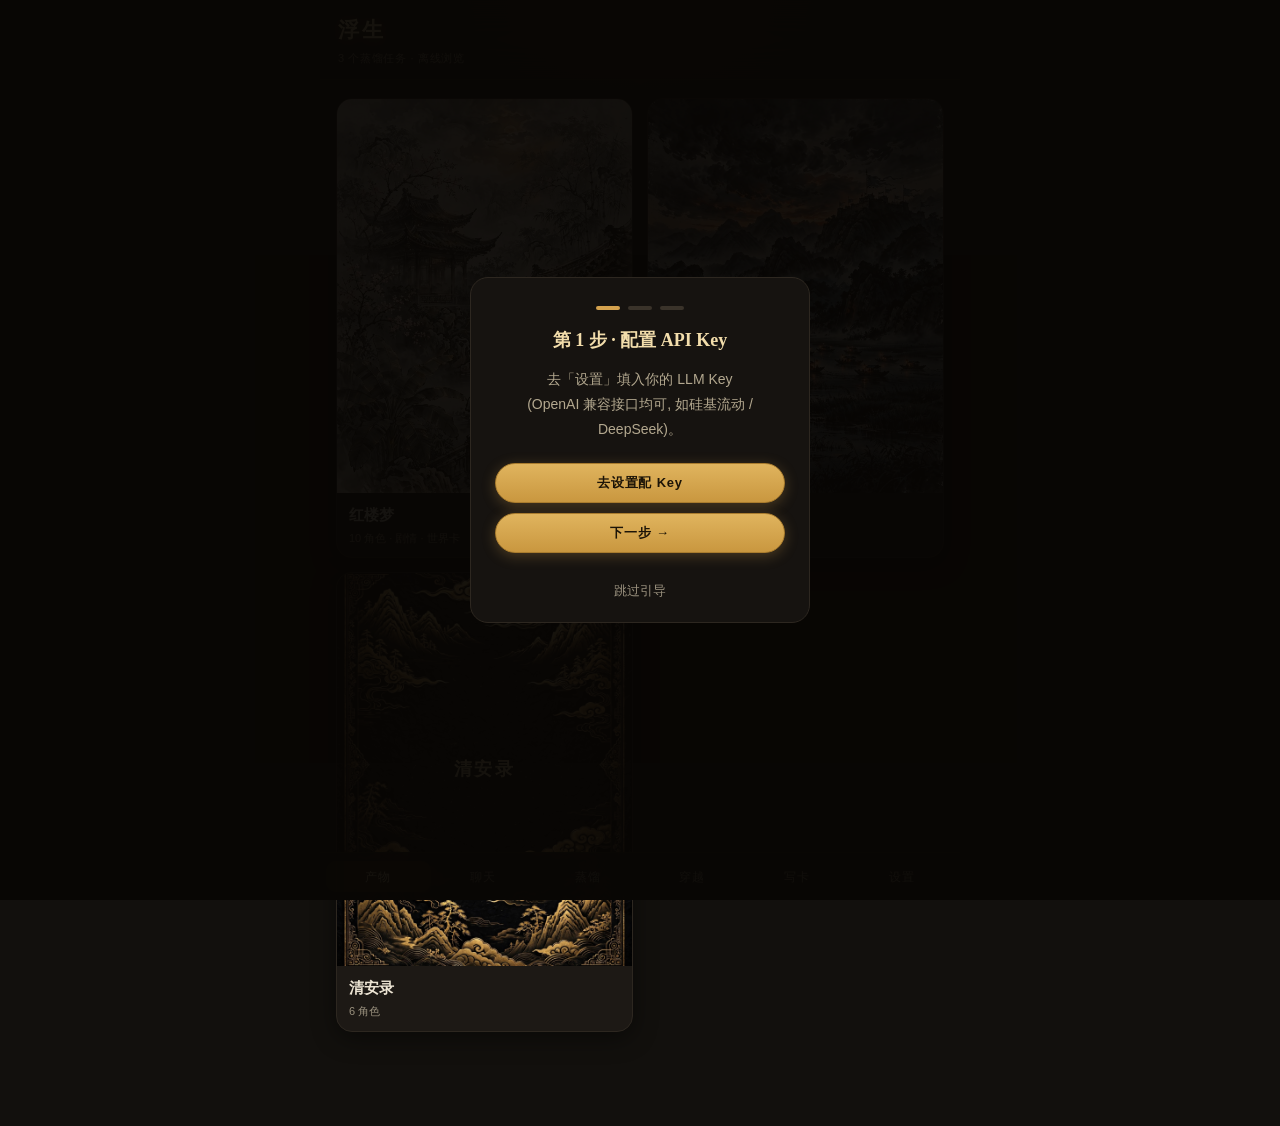
==== commit 119fe22f: "UI 二梯队修复：消灭"假信息"（第 7-11 项） 7.  P0-29/P0-39/P0-3 未定义变量收尾     - :root 补 --muted(=--ink-dim)/--danger(=" ====
--- a/www/index.html
+++ b/www/index.html
@@ -30,7 +30,7 @@
   <nav id="mainnav">
     <button data-nav="product" class="active">产物</button>
     <button data-nav="chat">聊天</button>
-    <button data-nav="distill" class="create-tab">✨ 蒸馏</button>
+    <button data-nav="distill" class="create-tab">蒸馏</button>
     <button data-nav="traverse">穿越</button>
     <button data-nav="writer">写卡</button>
     <button data-nav="settings">设置</button>
@@ -160,7 +160,8 @@
 <script src="rp/checkin.js"></script>
 <script src="rp/album.js"></script>
 <script src="app.js"></script>
-<button id="asst_fab" type="button" title="浮生小助手" aria-label="浮生小助手">💡</button>
+<button id="asst_fab" type="button" title="浮生小助手" aria-label="浮生小助手"></button>
+<script>document.getElementById("asst_fab").innerHTML = icon("lightbulb",22);</script>
 <script>
 /* 小助手悬浮球：可拖动，点按打开；位置记忆 */
 (function(){
--- a/www/style.css
+++ b/www/style.css
@@ -5,6 +5,13 @@
   --ink:#ece4d3; --ink-dim:#b3a88f; --ink-faint:#9a917e; /* faint 提亮：WCAG 4.5:1 底线 */
   --gold:#d4a24e; --gold-deep:#a97c2e; --gold-soft:#f2ddab;
   --red:#d07864; --green:#8fb573;
+  /* 语义别名（P0-29/P0-39/P0-3）：这三个变量被引用了十几次却从未定义。
+     未定义变量在 computed-value 阶段整体失效 —— color:var(--muted) 不是"透明"，
+     是整条声明作废，元素退回继承父色。这几个界面（穿越首页说明、世界 HUD、
+     确认框正文、Soul 健康度）因此一直在显示正文色而不是次级灰。 */
+  --muted:var(--ink-dim);      /* 次要文字：穿越模式说明 / 世界条 / 确认框正文 */
+  --danger:var(--red);         /* 错误态：与 --red 同源，红色只用于错误语义 */
+  --accent:var(--gold);        /* 强调：等同主色，避免再冒出第二个高饱和色 */
   /* 字号倍率（P0-28）：只缩文字，不缩布局盒子。曾经的根元素 zoom 会把布局视口
      等比缩小（360→277 @1.3），底栏"蒸馏"折行 —— 见 DESIGN.md 字体章节 */
   --fs:1;
@@ -80,13 +87,22 @@
 #tabs button.active{background:rgba(212,162,78,.14); border-color:var(--gold-deep); color:var(--gold-soft);}
 .hidden{display:none !important;}
 
-/* 卡片 */
+/* 卡片
+   P0-16：`.card` 原本无条件带 cursor:pointer + :active 缩放/金边，但全项目 ~130 处
+   发出 .card 里只有 ~15 处真有 onclick/data-dact，剩下全是纯展示容器（灵魂包 9 张
+   卡、设置分组、长文说明）。手指按下就有"响应"，松开无事发生 = 假交互态。
+   反转默认：.card 一律静态（无指针、无按压），真有行为的卡显式加 .card--tap。
+   子元素可点、卡本身不可点的行（表单/按钮行）保持静态 —— 它们的可点区域是子控件，
+   整卡缩放反而让用户以为卡片别处也能点。 */
 .card{
   background:linear-gradient(180deg,var(--card2),var(--card));
   border:1px solid var(--line); border-radius:var(--r); padding:18px; margin-bottom:14px;
-  box-shadow:var(--shadow); cursor:pointer; transition:transform .12s ease, border-color .12s;
-}
-.card:active{transform:scale(.985); border-color:var(--gold-deep);}
+  box-shadow:var(--shadow);
+}
+.card--tap{cursor:pointer;}
+.card--tap:active{transform:scale(.985); border-color:var(--gold-deep); box-shadow:var(--shadow-s);}
+/* <details class="card"> 的真实目标是 <summary>，不是整张卡 */
+.card summary{cursor:pointer;}
 .card .t{font-family:var(--serif); font-size:calc(16px * var(--fs)); color:var(--ink); font-weight:600;}
 .card .meta{font-size:calc(12px * var(--fs)); color:var(--ink-faint); margin-top:4px;}
 .card .sum{font-size:calc(13px * var(--fs)); color:var(--ink-dim); margin-top:8px;
@@ -833,8 +849,7 @@
 .spec{background:var(--card); border:1px solid var(--line); border-radius:10px; padding:10px 4px; text-align:center;}
 .spec .v{font-size:calc(14px * var(--fs)); font-weight:700; color:var(--gold-soft);}
 .spec .k{font-size:calc(11px * var(--fs)); color:var(--ink-faint); margin-top:3px;}
-.opencard{cursor:pointer;}
-.opencard:active{transform:scale(.985); border-color:var(--gold-deep);}
+/* P0-16：交互态已统一到 .card--tap（见文件头 .card 定义），此处不再重复。 */
 .btn.landcta{display:block; width:100%; padding:13px 0; font-size:calc(15px * var(--fs)); font-weight:700;
   background:linear-gradient(180deg,#e0b45e,#c9973f); color:#1c1407; border:1px solid var(--gold-deep);
   border-radius:12px; margin:6px 0 4px;}
@@ -884,10 +899,12 @@
   border-color:var(--gold-deep); font-weight:700;}
 .charbody .ops button:active{transform:scale(.94);}
 .charbody .ops button.danger{color:var(--red); border-color:#5a2f28; background:transparent;}
-.cc0{background:linear-gradient(135deg,#4a3a22,#2a2013);}
-.cc1{background:linear-gradient(135deg,#3a2e4a,#211a2e);}
-.cc2{background:linear-gradient(135deg,#2e4a3a,#1a2e20);}
-.cc3{background:linear-gradient(135deg,#4a2e33,#2e1a1e);}
+/* P0-13：角色卡封底原本按名字哈希在 4 个色相里选（.cc1 紫蓝 .cc2 绿 .cc3 酒红），
+   约 1/4 的角色拿到紫蓝渐变封底，且四个色相在一屏内混用 = 一屏多个强调色 +
+   DESIGN.md 明令禁止的紫/蓝渐变。名字决定配色对用户没有意义（用户认的是人名
+   与立绘，不认色块）。统一收敛到 --card2 单色，靠 .charcover:after 的底部渐隐
+   和 2px 边框区分层次，色相留给"身份"这个唯一的主信息。 */
+.cc0,.cc1,.cc2,.cc3{background:var(--card2);}
 
 /* --- Talkie Memory Album 式时间线 (记忆事件簿 / 平行存档复用) --- */
 .timeline{position:relative; margin:6px 0 0; padding-left:22px;}
@@ -1071,9 +1088,6 @@
 input::placeholder, textarea::placeholder{color:#9a917e; opacity:1;}
 input::-webkit-input-placeholder, textarea::-webkit-input-placeholder{color:#9a917e; opacity:1;}
 
-/* --- 卡片按压时阴影收敛, 更有"按下"感 --- */
-.card{transition:transform .12s ease, border-color .12s, box-shadow .12s;}
-.card:active{box-shadow:var(--shadow-s);}
 
 /* ============ SVG 图标体系 ============ */
 .ic{display:inline-block; vertical-align:-3px; flex:none;}
@@ -1134,11 +1148,15 @@
 .travmode .tm-name{font-family:var(--serif);font-size:calc(16px * var(--fs));font-weight:600;color:var(--ink);}
 .travmode .tm-desc{font-size:calc(12px * var(--fs));color:var(--ink-dim);margin-top:2px;line-height:1.5;}
 /* 模式印章：一字 seal，选身份的仪式感 */
+/* 模式印章：一字 seal，选身份的仪式感。
+   P0-45：原为朱红渐变 #b54634/#8e2f1e + 自创第三档阴影 0 2px 8px，
+   五张模式卡红金同屏 = 一屏第二个主色，且三色都不在 DESIGN.md 色板内。
+   印章的仪式感靠形状和 -5° 倾角，不靠第二个色相。 */
 .tm-seal{position:absolute;top:10px;right:40px;width:26px;height:26px;border-radius:7px;
-  background:linear-gradient(160deg,#b54634,#8e2f1e);color:#fdf3e7;
+  background:var(--gold-deep);color:#1c1407;
   font-family:var(--serif);font-size:calc(15px * var(--fs));font-weight:700;line-height:1;
   display:flex;align-items:center;justify-content:center;transform:rotate(-5deg);
-  box-shadow:0 2px 8px rgba(0,0,0,.45);border:1px solid rgba(255,255,255,.14);
+  border:1px solid rgba(255,255,255,.14);
   opacity:.94;pointer-events:none}
 .travmode .tm-body{padding-right:32px} /* 给右上角印章让位 */
 .travmode:active{transform:scale(.97)}
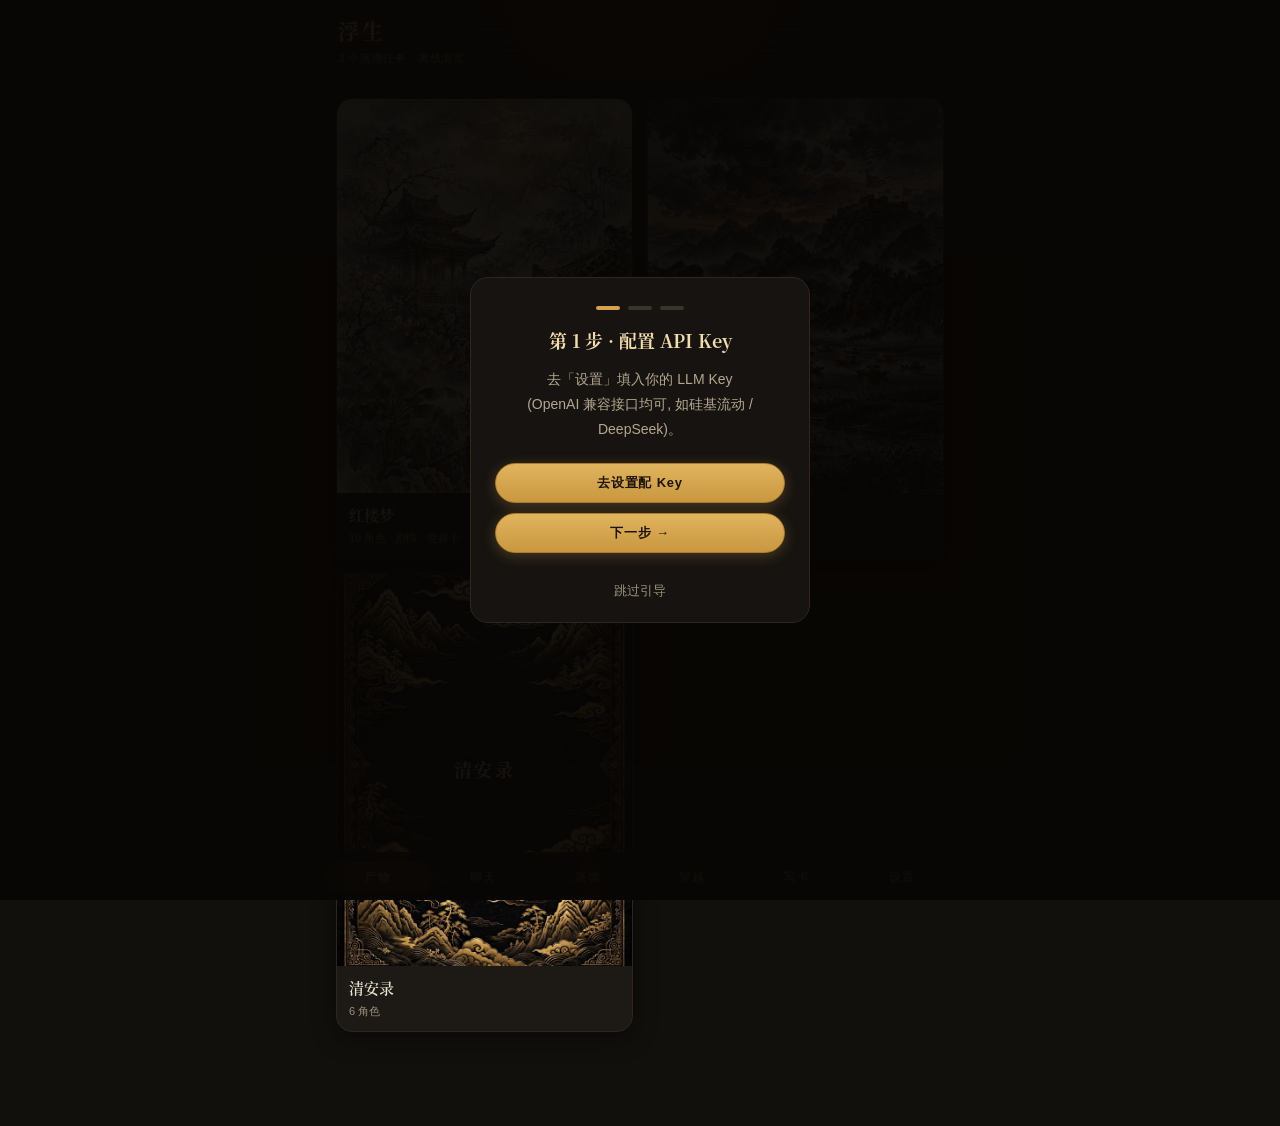
==== commit b7d15e09: "浮生审计全量修复(2026-10-14): P0 两阶段传 card 纠正 800d225 修错/P1 设置页改走 soulChatId()+groupKey 下划线双写防碰撞/P2 per-soul" ====
--- a/www/index.html
+++ b/www/index.html
@@ -90,19 +90,6 @@
 <script src="rp/soul_v.js"></script>
 <script src="rp/soul_w.js"></script>
 <script src="rp/soul_x.js"></script>
-<script src="rp/soul_y.js"></script>
-<script src="rp/soul_zz.js"></script>
-<script src="rp/soul_aa.js"></script>
-<script src="rp/soul_ab.js"></script>
-<script src="rp/soul_ac.js"></script>
-<script src="rp/soul_ad.js"></script>
-<script src="rp/soul_ae.js"></script>
-<script src="rp/soul_af.js"></script>
-<script src="rp/soul_ag.js"></script>
-<script src="rp/soul_ah.js"></script>
-<script src="rp/soul_ai.js"></script>
-<script src="rp/soul_aj.js"></script>
-<script src="rp/soul_ak.js"></script>
 <script src="rp/group.js"></script>
 <script src="rp/cardexport.js"></script>
 <script src="rp/cardimport.js"></script>
--- a/www/style.css
+++ b/www/style.css
@@ -1,4 +1,44 @@
 /* 蒸馏工坊 v5: 墨色鎏金主题 */
+/* ===== Noto Serif SC 自托管 =====
+   DESIGN.md:27 承诺"标题/书名/人名用 Noto Serif SC"，但此前全项目零 @font-face、
+   只在 --serif 里写了字体名：Android 没有 "Songti SC"，最终落到系统 serif，
+   这条承诺在多数真机上从未成立。现在兑现。
+
+   为什么不用 Google Fonts 外链：App 可离线运行，内网/国内 CDN 不可达，
+   而且外链等于把每个用户的请求交给第三方。
+
+   切分：按 unicode-range 分 latin / common 两片，浏览器只下当前页面用到的那片。
+     latin  118KB —— 拉丁字母、数字、中西文标点、假名、全角形（永远要用，先到）
+     common 1.7MB —— GB2312 一级+二级字（6763 字，覆盖现代简体中文全部常用字）
+   只出 600/700 两档：--serif 只用于标题/书名/人名，600 是标题常用字重，
+   700 用于强调，正文黑体从不需要衬线体，带上 400 纯属白付几百 KB。
+
+   代价（知情取舍）：common 声明 U+4E00-9FFF 整块，文件里只有 GB2312 字。
+   生僻字（GB2312 之外的汉字、异体字）会回落到 --serif 的下一级系统宋体，
+   字形略变但不会出豆腐块。想全覆盖得再拆 rare 片，代价是 31KB 的
+   unicode-range 列表塞进 CSS —— 不值当。 */
+@font-face{
+  font-family:"Noto Serif SC"; font-style:normal; font-weight:600; font-display:swap;
+  src:url("fonts/NotoSerifSC-600-latin.woff2") format("woff2");
+  unicode-range:U+0000-00FF,U+0131,U+0152-0153,U+02BB-02BC,U+02C6,U+02DA,U+02DC,U+2000-206F,
+    U+20AC,U+2122,U+2191,U+2193,U+2212,U+2215,U+FEFF,U+FFFD,U+3000-30FF,U+FF00-FFF0;
+}
+@font-face{
+  font-family:"Noto Serif SC"; font-style:normal; font-weight:600; font-display:swap;
+  src:url("fonts/NotoSerifSC-600-common.woff2") format("woff2");
+  unicode-range:U+4E00-9FFF;
+}
+@font-face{
+  font-family:"Noto Serif SC"; font-style:normal; font-weight:700; font-display:swap;
+  src:url("fonts/NotoSerifSC-700-latin.woff2") format("woff2");
+  unicode-range:U+0000-00FF,U+0131,U+0152-0153,U+02BB-02BC,U+02C6,U+02DA,U+02DC,U+2000-206F,
+    U+20AC,U+2122,U+2191,U+2193,U+2212,U+2215,U+FEFF,U+FFFD,U+3000-30FF,U+FF00-FFF0;
+}
+@font-face{
+  font-family:"Noto Serif SC"; font-style:normal; font-weight:700; font-display:swap;
+  src:url("fonts/NotoSerifSC-700-common.woff2") format("woff2");
+  unicode-range:U+4E00-9FFF;
+}
 :root{
   --bg:#12100d; --bg2:#171411; --card:#1d1915; --card2:#23201b;
   --line:#2d2720; --line-soft:#242019;
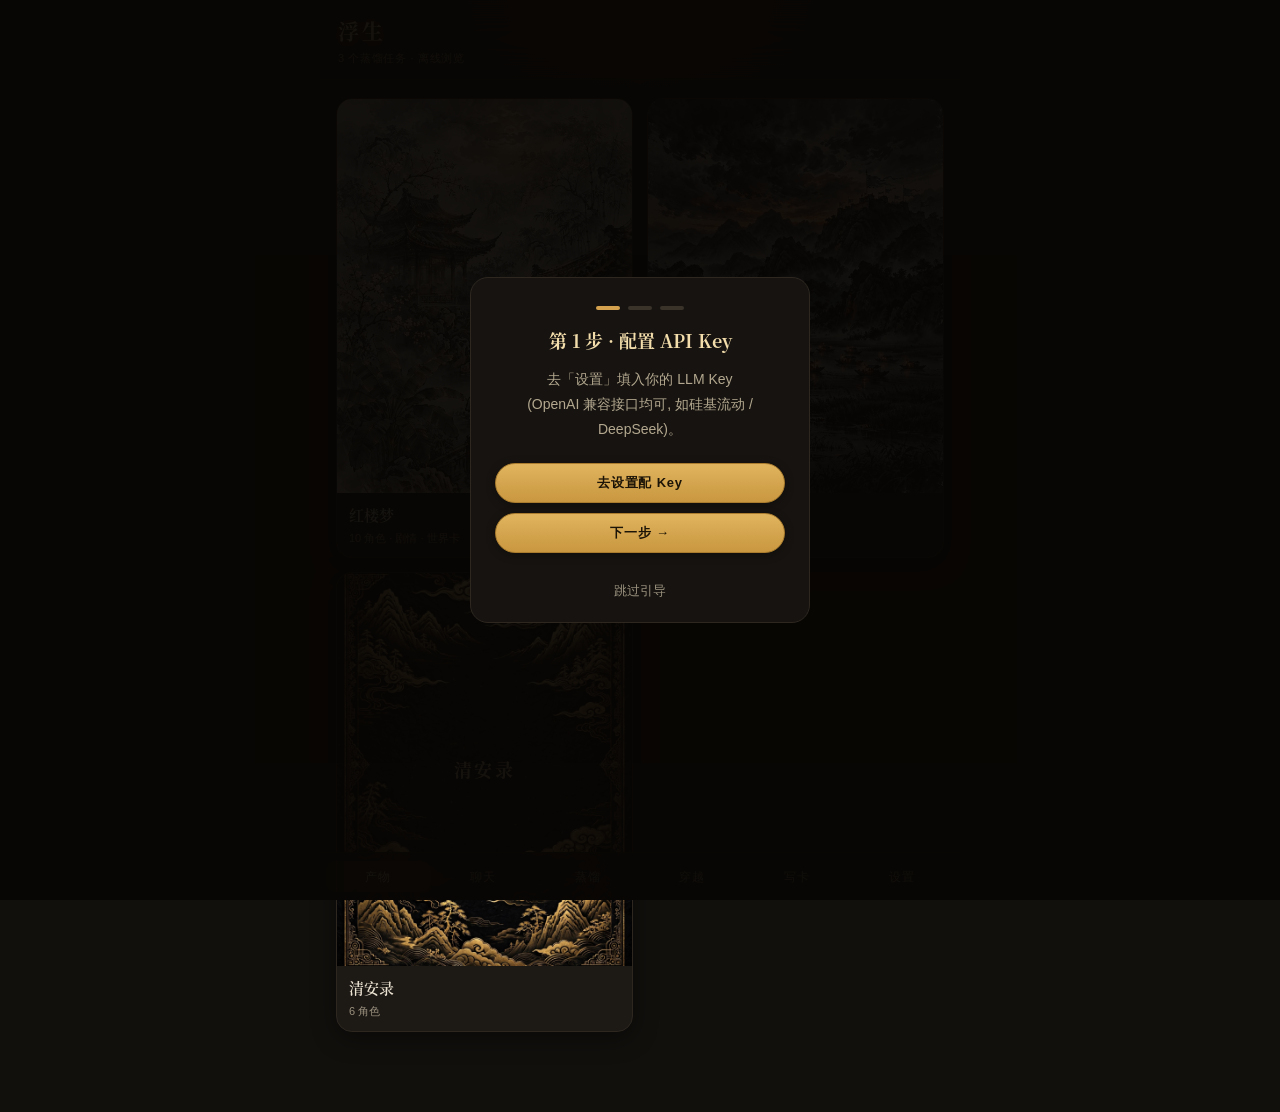
==== commit 8433d21f: "导入卡平等待遇 Phase1: B1 worldbook透传 / B2 lore按卡隔离 / B3 关系动态按卡隔离 / B6 CHAR_PLOTS按runId隔离 + 回归测试 B1 worldbo" ====
--- a/www/index.html
+++ b/www/index.html
@@ -5,6 +5,7 @@
 <meta name="viewport" content="width=device-width, initial-scale=1, viewport-fit=cover">
 <title>浮生</title>
 <link rel="stylesheet" href="style.css">
+<link rel="stylesheet" href="rp/soul_warm.css">
 <script src="rp/theme.js"></script>
 <script src="rp/escutil.js"></script>
 <script>
@@ -45,6 +46,7 @@
 <script src="rp/foreshadow.js"></script>
 <script src="rp/vibecreate.js"></script>
 <script src="rp/novel.js"></script>
+<script src="rp/scope.js"></script>
 <script src="rp/lorebook.js"></script>
 <script src="rp/gouhua.js"></script>
 <script src="rp/prompt.js"></script>
@@ -72,6 +74,7 @@
 <script src="rp/soul_model.js"></script>
 <script src="rp/soul_debug.js"></script>
 <script src="rp/soul_ux.js"></script>
+<script src="rp/soul_warm.js"></script>
 <script src="rp/soul_sync.js"></script>
 <script src="rp/soul_h.js"></script>
 <script src="rp/soul_i.js"></script>
--- a/www/style.css
+++ b/www/style.css
@@ -57,8 +57,24 @@
   --fs:1;
   --topbar-bg:#12100d; --glow:#1e1913; --nav-bg:rgba(23,20,17,.92); /* P2 命名主题跟随 */
   --r:16px; --r-s:12px;
-  --shadow:0 6px 24px rgba(0,0,0,.45);
-  --shadow-s:0 2px 10px rgba(0,0,0,.28);
+  /* 徽章/头像圆角（P1-21）：胶囊徽章改方角小标签，头像统一 squircle。 */
+  --r-badge:4px; --r-avatar:14px;
+  /* 阴影两档（P2-56）：原先按钮/气泡/头像/印章各写各的，现在只有这两档。 */
+  --shadow:0 6px 24px rgba(10,8,5,.55);
+  --shadow-s:0 2px 10px rgba(10,8,5,.35);
+  /* z-index 阶梯（P2-55）：原先散成十几个互不相干的数，压叠关系只能靠猜。
+     现在只留这几档，层与层之间至少隔 10。 */
+  --z-bg:0;          /* 聊天壁纸等背景层 */
+  --z-base:1;        /* 常规内容：卡片、chatwrap、卡内命中层 */
+  --z-float:2;       /* 卡内浮层：命中层之上的 ops 按钮行 */
+  --z-sticky:10;     /* 页内吸附：搜索条 */
+  --z-nav:20;        /* 常驻导航：顶栏、底栏、底部操作条 */
+  --z-sheet:30;      /* 浮层：聊天顶栏、悬浮球、回到底部 */
+  --z-overlay:40;    /* 遮罩 */
+  --z-panel:45;      /* 遮罩之上：右抽屉、消息 sheet、小助手窗 */
+  --z-modal:60;      /* 模态：确认框、新手引导、立绘 viewer */
+  --z-toast:90;      /* 瞬时提示：成就 toast */
+  --z-lock:120;      /* 全屏接管：PIN 锁 */
   --serif:"Noto Serif SC","Songti SC",serif;
 }
 *{box-sizing:border-box; -webkit-tap-highlight-color:transparent;}
@@ -73,21 +89,20 @@
 
 /* 顶栏：透明化，透出 #app 的顶部 glow，与中间融为一体；滚动时毛玻璃 frost */
 #topbar{
-  position:sticky; top:0; z-index:20; padding:14px 18px 12px;
+  position:sticky; top:0; z-index:var(--z-nav); padding:14px 18px 12px;
   background:transparent;
   backdrop-filter:blur(18px); -webkit-backdrop-filter:blur(18px);
   border-bottom:1px solid var(--line-soft);
 }
 #title{font-family:var(--serif); font-size:calc(21px * var(--fs)); letter-spacing:.14em; color:var(--gold-soft); font-weight:700;}
 #sub{display:block; font-size:calc(11px * var(--fs)); color:var(--ink-faint); letter-spacing:.06em; margin-top:2px;}
-#view{flex:1; padding:14px 14px 90px; animation:fadein .25s ease;}
-@keyframes fadein{from{opacity:0; transform:translateY(6px);} to{opacity:1; transform:none;}}
+#view{flex:1; padding:14px 14px calc(76px + env(safe-area-inset-bottom));}
 
 /* 底部导航 */
 #mainnav{
   position:fixed; bottom:0; left:50%; transform:translateX(-50%); width:100%; max-width:640px;
   display:flex; background:var(--nav-bg); backdrop-filter:blur(16px); -webkit-backdrop-filter:blur(16px);
-  border-top:1px solid var(--line-soft); padding:8px 6px calc(8px + env(safe-area-inset-bottom)); z-index:20;
+  border-top:1px solid var(--line-soft); padding:8px 6px calc(8px + env(safe-area-inset-bottom)); z-index:var(--z-nav);
   /* P0-28：字号档位放大后（--fs 1.3），6 个标签的内容宽度会超过 348px。
      标签不折行、不压缩，放不下时整条横滑 —— 折行会把底栏撑成 75px 两行 */
   overflow-x:auto; scrollbar-width:none;
@@ -134,7 +149,7 @@
    反转默认：.card 一律静态（无指针、无按压），真有行为的卡显式加 .card--tap。
    子元素可点、卡本身不可点的行（表单/按钮行）保持静态 —— 它们的可点区域是子控件，
    整卡缩放反而让用户以为卡片别处也能点。 */
-.card{
+.card, .setcard{
   background:linear-gradient(180deg,var(--card2),var(--card));
   border:1px solid var(--line); border-radius:var(--r); padding:18px; margin-bottom:14px;
   box-shadow:var(--shadow);
@@ -144,18 +159,18 @@
 /* <details class="card"> 的真实目标是 <summary>，不是整张卡 */
 .card summary{cursor:pointer;}
 .card .t{font-family:var(--serif); font-size:calc(16px * var(--fs)); color:var(--ink); font-weight:600;}
-.card .meta{font-size:calc(12px * var(--fs)); color:var(--ink-faint); margin-top:4px;}
+.card .meta{font-size:calc(12px * var(--fs)); color:var(--ink-faint); margin-top:4px; overflow-wrap:anywhere;}
 .card .sum{font-size:calc(13px * var(--fs)); color:var(--ink-dim); margin-top:8px;
   display:-webkit-box; -webkit-line-clamp:3; -webkit-box-orient:vertical; overflow:hidden;}
 .badge{display:inline-block; font-size:calc(11px * var(--fs)); color:var(--gold-soft); border:1px solid var(--gold-deep);
-  border-radius:999px; padding:1px 9px; margin-left:6px; vertical-align:2px; background:rgba(212,162,78,.08);}
+  border-radius:var(--r-badge); padding:1px 8px; margin-left:6px; vertical-align:2px; background:rgba(212,162,78,.08);}
 .row{display:flex; align-items:center; gap:10px;}
 .avatar{
-  width:44px; height:44px; border-radius:50%; flex:none;
+  width:44px; height:44px; border-radius:var(--r-avatar); flex:none;
   display:flex; align-items:center; justify-content:center;
   font-family:var(--serif); font-size:calc(19px * var(--fs)); color:#1a1408;
   background:linear-gradient(135deg,var(--gold-soft),var(--gold));
-  box-shadow:0 2px 10px rgba(212,162,78,.35);
+  box-shadow:var(--shadow-s);
 }
 .avatar.sm{width:32px; height:32px; font-size:calc(15px * var(--fs));}
 .name{font-size:calc(15px * var(--fs)); font-weight:600;}
@@ -168,7 +183,7 @@
 .btn{
   border:1px solid var(--gold-deep); background:linear-gradient(180deg,#e0b45e,#c9973f);
   color:#1c1407; border-radius:999px; padding:13px 22px; font-size:calc(14px * var(--fs)); font-weight:700;
-  letter-spacing:.06em; cursor:pointer; box-shadow:0 3px 14px rgba(212,162,78,.28);
+  letter-spacing:.06em; cursor:pointer; box-shadow:var(--shadow-s);
   white-space:nowrap;
 }
 .btn:active{transform:scale(.96);}
@@ -205,13 +220,20 @@
   transition:border-color .15s, box-shadow .15s;
 }
 .field input:focus, .field select:focus, .field textarea:focus{
-  border-color:var(--gold-deep); box-shadow:0 0 0 3px rgba(212,162,78,.15);
+  border-color:var(--gold-deep);
+  /* P1-34/P2-34：原先只有 border-color + 一圈 15% 的柔光，没有任何 outline。
+     柔光换成实描边，键盘聚焦时才真的看得见当前焦点在哪。 */
+  outline:2px solid var(--gold-deep); outline-offset:1px;
 }
 .field select{appearance:none;
   background-image:url("data:image/svg+xml,%3Csvg xmlns='http://www.w3.org/2000/svg' width='10' height='6'%3E%3Cpath d='M1 1l4 4 4-4' stroke='%23d4a24e' fill='none' stroke-width='1.5'/%3E%3C/svg%3E");
   background-repeat:no-repeat; background-position:right 14px center; padding-right:36px;}
 .modelrow{display:flex; gap:8px;}
 .modelrow select{flex:1.2;} .modelrow input{flex:1;}
+/* P1-41：Soul 模型覆盖行（聊天设置抽屉）里的下拉与「保存」。两个控件原先靠
+   内联 padding:6px / font-size:12px 撑，高约 31/43px，触控目标不达标。
+   触控尺寸交给类，内联只留外观。 */
+.soulctl{min-height:44px;}
 .hint{font-size:calc(12.5px * var(--fs)); color:var(--ink-faint); background:rgba(212,162,78,.06);
   border:1px dashed var(--line); border-radius:var(--r-s); padding:10px 12px; margin:10px 0; line-height:1.7;}
 .sec{font-family:var(--serif); font-size:calc(16px * var(--fs)); color:var(--gold-soft); letter-spacing:.1em;
@@ -238,7 +260,9 @@
 .msg .who{font-size:calc(11px * var(--fs)); color:var(--ink-faint); margin-bottom:3px; letter-spacing:.05em;}
 .msg .ts{font-size:calc(10px * var(--fs)); color:var(--ink-faint); margin-top:3px;}
 .bubble{
-  background:rgba(255,255,255,.05); border:1px solid rgba(255,255,255,.07); border-radius:12px;
+  /* P2-7：冷白叠色 rgba(255,255,255,*) 在暖墨底上是"另一套灰"。改用 --ink 本身的
+     暖色叠色，浓度不变 —— 视觉重量一样，色相回到暖灰家族里。 */
+  background:rgba(236,228,211,.05); border:1px solid rgba(236,228,211,.07); border-radius:12px;
   box-shadow:none; padding:10px 16px; font-size:calc(16px * var(--fs)); line-height:24px; word-break:break-word;
   transition:transform .12s ease, border-color .12s ease;
 }
@@ -268,7 +292,7 @@
 .chatbar input:focus{border-color:var(--gold-deep);}
 .chatbar button{
   border:0; border-radius:999px; padding:0 22px; font-size:calc(14px * var(--fs)); font-weight:700;
-  background:linear-gradient(180deg,#e0b45e,#c9973f); color:#1c1407; cursor:pointer;
+  background:var(--gold); color:#1c1407; cursor:pointer;
 }
 .chatbar button:active{transform:scale(.94);}
 .chatbar button:disabled{opacity:.5;}
@@ -298,7 +322,7 @@
 .search{position:sticky; top:0; margin-bottom:10px;}
 .search input{width:100%; background:#100e0b; border:1px solid var(--line); color:var(--ink);
   border-radius:999px; padding:10px 16px; font-size:calc(14px * var(--fs)); outline:none;}
-.back{background:none; border:0; color:var(--gold); font-size:calc(14px * var(--fs)); padding:6px 0; cursor:pointer;}
+.back{background:none; border:0; color:var(--gold); font-size:calc(14px * var(--fs)); padding:6px 0; cursor:pointer; min-height:44px;}
 .swipe{display:flex; align-items:center; gap:8px; margin-top:6px;}
 .swipe button{background:rgba(212,162,78,.10); border:1px solid var(--line); color:var(--gold-soft);
   border-radius:999px; padding:3px 12px; font-size:calc(12px * var(--fs)); cursor:pointer;}
@@ -312,9 +336,11 @@
 body.chatmode #app{ background:var(--bg); }
 
 .chathead{
-  z-index:30;
+  z-index:var(--z-sheet);
   display:flex; align-items:center; gap:10px;
-  padding:10px 12px;
+  /* P1-5：index.html 声明了 viewport-fit=cover，刘海屏/P 屏上顶部没有安全区，
+     顶栏会被状态栏压住（底部已有 7 处 env() 覆盖，唯独顶部零覆盖）。 */
+  padding:calc(10px + env(safe-area-inset-top)) 12px 10px;
   background:var(--nav-bg); backdrop-filter:blur(14px); -webkit-backdrop-filter:blur(14px);
   border-bottom:1px solid var(--line-soft);
   /* 沉浸式显隐：布局变化(marginTop)由 JS 即时切换+同步补偿 scrollTop；
@@ -327,7 +353,7 @@
    一次性的居中胶囊告诉用户点空白处能唤回输入栏，自己淡出不挡路。 */
 .immguide{
   position:fixed; left:50%; top:50%; transform:translate(-50%,-50%);
-  z-index:35; max-width:76vw; text-align:center; pointer-events:none;
+  z-index:var(--z-sheet); max-width:76vw; text-align:center; pointer-events:none;
   padding:13px 20px; border-radius:14px;
   background:rgba(16,14,11,.92); border:1px solid var(--gold-deep);
   color:var(--ink); font-size:calc(13.5px * var(--fs)); line-height:1.7;
@@ -359,12 +385,12 @@
 
 /* 右抽屉 */
 .scrim{
-  position:fixed; inset:0; z-index:40; background:rgba(0,0,0,.55);
+  position:fixed; inset:0; z-index:var(--z-overlay); background:rgba(0,0,0,.55);
   opacity:0; pointer-events:none; transition:opacity .25s;
 }
 .scrim.on{ opacity:1; pointer-events:auto; }
 .drawer{
-  position:fixed; top:0; right:0; bottom:0; z-index:41; width:min(300px, 82vw);
+  position:fixed; top:0; right:0; bottom:0; z-index:var(--z-panel); width:min(300px, 82vw);
   background:var(--bg2); border-left:1px solid var(--line);
   transform:translateX(102%); transition:transform .28s ease;
   display:flex; flex-direction:column; padding:18px 16px calc(18px + env(safe-area-inset-bottom));
@@ -387,7 +413,7 @@
 body.chatmode #view{ position:relative; }
 body.chatmode .chatwrap{
   flex:1; min-height:0; height:auto; border:0; border-radius:0; background:transparent;
-  position:relative; z-index:1;
+  position:relative; z-index:var(--z-base);
 }
 body.chatmode .chathead{ flex:none; }
 body.chatmode #chatlog{ min-height:0; }
@@ -399,9 +425,9 @@
 
 /* ===== 沉浸式聊天：场景背景层（对标猫箱 CreatorSkin） ===== */
 /* 背景层挂在 #view 下随聊天页渲染；absolute 相对 #view 覆盖整个聊天视口。
-   内容层（chathead z30 / chatwrap z1）浮于其上；抽屉(z41)/遮罩(z40)不受影响 */
+   内容层（--z-sheet / --z-base）浮于其上；抽屉与遮罩（--z-panel / --z-overlay）不受影响 */
 .chatbg{
-  position:absolute; inset:0; z-index:0; overflow:hidden; pointer-events:none;
+  position:absolute; inset:0; z-index:var(--z-bg); overflow:hidden; pointer-events:none;
   background:
     radial-gradient(130% 55% at 50% -10%, #2a2114 0%, rgba(42,33,20,0) 55%),
     radial-gradient(120% 50% at 50% 115%, #1c1610 0%, rgba(28,22,16,0) 60%),
@@ -513,11 +539,13 @@
 .achv-toast{
   position:fixed; left:50%; bottom:96px; transform:translateX(-50%) translateY(16px);
   background:#1a1512; border:1px solid var(--gold); color:var(--ink);
-  border-radius:12px; padding:10px 18px; font-size:calc(13px * var(--fs)); z-index:9999;
+  border-radius:12px; padding:10px 18px; font-size:calc(13px * var(--fs)); z-index:var(--z-toast);
   opacity:0; transition:all .3s; pointer-events:none; max-width:82vw; text-align:center;
 }
 .achv-toast.show{ opacity:1; transform:translateX(-50%) translateY(0); }
-.achv-toast .dim{ font-size:calc(12px * var(--fs)); color:var(--ink-faint); }
+/* P2-44：`.dim` 原来只写在 `.achv-toast` 作用域里，app.js/soul_config.js 十几处
+   <span class="dim"> 都不在那个选择器下，等于没生效、退回正文字色。提到全局。 */
+.dim{ font-size:calc(12px * var(--fs)); color:var(--ink-faint); }
 .card.dimmed{ opacity:.55; }
 
 /* ===== P1-8: 记忆库用量条 ===== */
@@ -529,7 +557,7 @@
 
 /* ===== P1-7: PIN 应用锁 ===== */
 .pinlock{
-  position:fixed; inset:0; z-index:99999; background:#0d0b09;
+  position:fixed; inset:0; z-index:var(--z-lock); background:#0d0b09;
   display:flex; align-items:center; justify-content:center;
 }
 .pin-box{ width:min(320px,88vw); text-align:center; }
@@ -556,7 +584,7 @@
 /* ===== P1-5: 存档故事树 ===== */
 .snode{ margin-bottom:10px; }
 .stree{ color:var(--gold); font-size:calc(13px * var(--fs)); line-height:1; margin:0 0 2px 4px; letter-spacing:2px; }
-.save-card .badge{ font-size:calc(10px * var(--fs)); border:1px solid var(--gold); color:var(--gold); border-radius:999px; padding:1px 7px; }
+.save-card .badge{ font-size:calc(10px * var(--fs)); border:1px solid var(--gold); color:var(--gold); border-radius:var(--r-badge); padding:1px 7px; }
 
 /* ===== P1-4: 聊天记录搜索 ===== */
 #chatsearch:empty{ display:none; }
@@ -572,7 +600,7 @@
 .cs-num{ font-size:calc(12px * var(--fs)); color:var(--ink-faint); white-space:nowrap; }
 .csbar button{
   background:rgba(212,162,78,.10); border:1px solid var(--line); color:var(--ink-dim);
-  border-radius:999px; min-width:28px; height:28px; font-size:calc(15px * var(--fs)); cursor:pointer;
+  border-radius:999px; min-width:44px; min-height:44px; font-size:calc(15px * var(--fs)); cursor:pointer;
 }
 mark{ background:rgba(212,162,78,.45); color:inherit; border-radius:2px; padding:0 1px; }
 .msg.curhit{ background:rgba(212,162,78,.10); border-radius:10px; }
@@ -582,9 +610,10 @@
   display:inline-flex; align-items:center; gap:8px;
   background:rgba(212,162,78,.10); border:1px solid var(--line); color:var(--ink-dim);
   border-radius:999px; padding:4px 12px; font-size:calc(12px * var(--fs)); cursor:pointer;
+  min-height:44px;
 }
 .voicebub .vb-ico{ display:inline-flex; color:var(--gold); }
-.voicebub .vb-bar{ width:64px; height:4px; border-radius:2px; background:rgba(255,255,255,.12); overflow:hidden; }
+.voicebub .vb-bar{ width:64px; height:4px; border-radius:2px; background:rgba(236,228,211,.14); overflow:hidden; }
 .voicebub .vb-fg{ display:block; height:100%; width:0%; background:var(--gold); border-radius:2px; transition:width .4s linear; }
 .voicebub .vb-dur{ font-size:calc(11px * var(--fs)); color:var(--ink-faint); min-width:28px; }
 .voicebub.playing{ border-color:var(--gold); color:var(--ink); }
@@ -592,7 +621,7 @@
 /* ===== v8: 发现页 ===== */
 .badge.warn{ color:#e8a49a; border-color:#5a2f28; background:rgba(208,120,100,.08); }
 .sec-item .r{ font-size:calc(12px * var(--fs)); color:var(--ink-faint); margin-top:2px; }
-.searchwrap{ position:sticky; top:0; z-index:5; padding:2px 0 10px; background:var(--bg); }
+.searchwrap{ position:sticky; top:0; z-index:var(--z-sticky); padding:2px 0 10px; background:var(--bg); }
 .searchwrap input{
   width:100%; background:#100e0b; border:1px solid var(--line); color:var(--ink);
   border-radius:999px; padding:11px 18px; font-size:calc(14px * var(--fs)); outline:none;
@@ -609,7 +638,7 @@
   position:fixed; bottom:0; left:50%; transform:translateX(-50%); width:100%; max-width:640px;
   display:flex; gap:10px; padding:12px 16px calc(12px + env(safe-area-inset-bottom));
   background:var(--nav-bg); backdrop-filter:blur(14px); -webkit-backdrop-filter:blur(14px);
-  border-top:1px solid var(--line-soft); z-index:20;
+  border-top:1px solid var(--line-soft); z-index:var(--z-nav);
 }
 .wb-cat{ font-size:calc(12px * var(--fs)); color:var(--ink-faint); letter-spacing:.12em; margin:16px 0 6px; }
 .wb-keys{ margin-top:8px; }
@@ -632,8 +661,6 @@
 }
 .sec-card .t{ font-size:calc(14px * var(--fs)); font-weight:600; color:var(--ink); }
 .sec-card .r2{ font-size:calc(12px * var(--fs)); color:var(--ink-faint); margin-top:2px; }
-.setcard{ background:var(--card); border:1px solid var(--line); border-radius:var(--r);
-  padding:14px; margin-bottom:14px; }
 .setcard h3{ font-size:calc(13px * var(--fs)); color:var(--gold-soft); letter-spacing:.08em; margin:0 0 10px; font-weight:600; }
 .setcard .field{ margin-bottom:10px; }
 .setcard .field:last-child{ margin-bottom:0; }
@@ -652,7 +679,7 @@
 
 /* ===== v11: 立绘 viewer ===== */
 .viewer{
-  position:fixed; inset:0; z-index:100; background:rgba(8,7,5,.92);
+  position:fixed; inset:0; z-index:var(--z-modal); background:rgba(8,7,5,.92);
   display:flex; align-items:center; justify-content:center; padding:18px;
 }
 .vbox{
@@ -705,8 +732,8 @@
 .toknum.warn{color:#c9973f;}
 .toknum.over{color:#c25b4a; font-weight:bold;}
 /* P0-3 长按消息 action sheet */
-.msscrim{z-index:90;}
-.msgsheet{position:fixed; left:0; right:0; bottom:0; z-index:91; background:#161310;
+.msscrim{z-index:var(--z-overlay);}
+.msgsheet{position:fixed; left:0; right:0; bottom:0; z-index:var(--z-panel); background:#161310;
 border-top:1px solid var(--line); border-radius:16px 16px 0 0;
 padding:6px 8px calc(14px + env(safe-area-inset-bottom));
 transform:translateY(110%); transition:transform .25s ease; max-height:70vh; overflow-y:auto;}
@@ -727,7 +754,7 @@
 .msitem:active{background:rgba(212,162,78,.08);}
 .msitem.danger{color:var(--red);}
 /* P0-4 新手引导 */
-.onboard{position:fixed; inset:0; z-index:99; background:rgba(8,6,4,.94);
+.onboard{position:fixed; inset:0; z-index:var(--z-modal); background:rgba(8,6,4,.94);
 display:flex; align-items:center; justify-content:center; padding:24px;
 opacity:0; pointer-events:none; transition:opacity .25s;}
 .onboard.on{opacity:1; pointer-events:auto;}
@@ -755,15 +782,15 @@
 .ctxlore{margin-top:4px; color:var(--gold-soft); font-size:calc(12px * var(--fs));
   max-height:200px; overflow:hidden; transition:max-height .35s ease, opacity .35s ease, margin .35s ease;}
 .ctxlore.folded{max-height:0; opacity:0; margin-top:0;}
-.ctxfold{display:inline-block; margin-left:6px; font-size:calc(11px * var(--fs)); color:var(--gold);
-  border:1px solid var(--line-soft); border-radius:999px; padding:1px 8px; cursor:pointer;}
+.ctxfold{display:inline-flex; align-items:center; margin-left:6px; font-size:calc(12px * var(--fs)); color:var(--gold);
+  border:1px solid var(--line-soft); border-radius:999px; padding:0 14px; cursor:pointer; min-height:44px;}
 
 /* ===== v21: 情景预设 chips ===== */
 .scenbar{display:flex; gap:8px; padding:6px 10px 2px; overflow-x:auto;}
 .scenchip{flex:0 0 auto; background:rgba(212,162,78,.07); border:1px solid var(--line);
 color:var(--ink-dim); border-radius:999px; padding:5px 12px; font-size:calc(12.5px * var(--fs)); cursor:pointer;
-min-height:40px; display:inline-flex; align-items:center;}
-.scenchip.on{background:rgba(212,162,78,.22); border-color:var(--gold-deep); color:var(--gold);}
+min-height:44px; display:inline-flex; align-items:center;}
+.scenchip.on{background:var(--gold); border-color:var(--gold); color:#1c1407; font-weight:600;}
 .scenchip.off{padding:5px 9px;}
 
 
@@ -774,7 +801,7 @@
 .povchip{background:rgba(212,162,78,.07); border:1px solid var(--line);
 color:var(--ink-dim); border-radius:999px; padding:6px 14px; font-size:calc(13px * var(--fs)); cursor:pointer;
 min-height:40px; display:inline-flex; align-items:center;}
-.povchip.on{background:rgba(212,162,78,.22); border-color:var(--gold-deep); color:var(--gold);}
+.povchip.on{background:var(--gold); border-color:var(--gold); color:#1c1407; font-weight:600;}
 
 /* ===== v21: 记忆事件簿 ===== */
 .alb-stats{font-size:calc(13px * var(--fs)); color:var(--ink-dim); margin:8px 2px 12px;}
@@ -804,7 +831,7 @@
 .dtab{flex:1; padding:9px 0; text-align:center; font-size:calc(13.5px * var(--fs)); color:var(--ink-dim);
 background:none; border:1px solid var(--line); border-radius:8px; cursor:pointer;}
 .dtab.on{color:var(--gold); border-color:var(--gold-deep); background:rgba(212,162,78,.08);}
-.kvline{font-size:calc(13.5px * var(--fs)); line-height:1.7; color:var(--ink-dim);}
+.kvline{font-size:calc(13.5px * var(--fs)); line-height:1.7; color:var(--ink-dim); overflow-wrap:anywhere;}
 
 /* ===== v21: 编辑器 token 计数 ===== */
 .tokline{font-size:calc(12px * var(--fs)); color:var(--ink-faint); margin-top:4px; text-align:right;}
@@ -819,7 +846,7 @@
 
 /* ===== Tier3-22: ＠ 点名按钮 + 成员菜单 ===== */
 .atbtn{flex:0 0 auto; padding:9px 11px; border-radius:10px; border:1px solid #4a3d24; background:#241f16; color:var(--gold); font-size:calc(16px * var(--fs)); font-weight:700; cursor:pointer;}
-.atmenu{position:fixed; left:12px; bottom:124px; z-index:60; background:#221d14; border:1px solid #4a3d24; border-radius:12px; padding:6px; min-width:150px; box-shadow:0 8px 24px rgba(0,0,0,.5);}
+.atmenu{position:fixed; left:12px; bottom:124px; z-index:var(--z-modal); background:#221d14; border:1px solid #4a3d24; border-radius:12px; padding:6px; min-width:150px; box-shadow:var(--shadow);}
 .atmenu .athint{font-size:calc(12px * var(--fs)); color:var(--ink-faint); padding:4px 8px;}
 .atmenu button{display:flex; align-items:center; gap:8px; width:100%; text-align:left; background:none; border:none; color:var(--ink); font-size:calc(14px * var(--fs)); padding:7px 8px; border-radius:8px; cursor:pointer;}
 .atmenu button:active{background:rgba(212,162,78,.15);}
@@ -857,34 +884,47 @@
   max-height:80px; overflow-y:hidden;}
 .scenbar::-webkit-scrollbar{display:none;}
 /* --- Janitor 式角色卡片网格 --- */
-.chargrid{display:grid; grid-template-columns:1fr 1fr; gap:12px; margin-bottom:12px;}
+.chargrid{display:grid; grid-template-columns:1fr 1fr; gap:12px; margin-bottom:12px; align-items:start;}
 .charcard{
+  position:relative;
   border:1px solid var(--line); border-radius:16px; overflow:hidden; cursor:pointer;
   background:var(--card); box-shadow:var(--shadow);
   transition:transform .12s ease, border-color .12s;
 }
 .charcard:active{transform:scale(.97); border-color:var(--gold-deep);}
+/* P1-14：整卡可点却不可聚焦 —— div[onclick] 对键盘和读屏都是死的。
+   两种改法按"卡里有没有别的控件"分：卡内无控件的（灵魂锚点 / 穿越选人 /
+   队伍选人）直接换成真 <button>；charCardHTML 里有 ops 按钮，嵌套按钮是
+   非法的，改成整卡铺一层透明按钮 —— 命中区与 ops 是兄弟节点而非父子，
+   读屏也只播报一次。 */
+button.charcard{padding:0; font:inherit; color:inherit; text-align:left; width:100%;}
+.charcard:focus-visible{outline:2px solid var(--gold-deep); outline-offset:2px;}
+.charcard-hit{position:absolute; inset:0; z-index:var(--z-base); border:0; padding:0; background:none;
+  border-radius:0; cursor:pointer;}
+.charcard-hit:focus-visible{outline:2px solid var(--gold-deep); outline-offset:-2px; border-radius:14px;}
+/* 按下时压的是卡片本身，命中层不能再跟着缩一次（全局 button:active 有 scale） */
+button.charcard-hit:active{transform:none !important;}
 .charcover{height:104px; display:flex; align-items:center; justify-content:center; position:relative; overflow:hidden;}
 .charcover .charimg{position:absolute; inset:0; width:100%; height:100%; object-fit:cover; object-position:center 30%;}
 /* 详情页画像: 完整展示画作, 不裁切 */
 .charhero{display:block; width:100%; max-height:340px; object-fit:contain; background:#171310;
-  border-radius:14px; margin-bottom:12px; border:1px solid rgba(255,255,255,.08);}
+  border-radius:14px; margin-bottom:12px; border:1px solid rgba(236,228,211,.10);}
 .charcover .big{font-family:var(--serif); font-size:calc(44px * var(--fs)); color:rgba(255,248,235,.92);
   text-shadow:0 2px 12px rgba(0,0,0,.5);}
-.charcover .tag{position:absolute; top:8px; left:8px; font-size:calc(10.5px * var(--fs)); color:#f5ecd8;
-  background:rgba(0,0,0,.45); border:1px solid rgba(255,255,255,.18);
-  border-radius:999px; padding:2px 9px; backdrop-filter:blur(4px);
+.charcover .tag{position:absolute; top:8px; left:8px; font-size:calc(12px * var(--fs)); color:#f5ecd8;
+  background:rgba(0,0,0,.45); border:1px solid rgba(236,228,211,.22);
+  border-radius:var(--r-badge); padding:2px 9px; backdrop-filter:blur(4px);
   max-width:calc(100% - 16px); white-space:nowrap; overflow:hidden; text-overflow:ellipsis;}
 .charbody{padding:10px 12px 12px;}
 .charbody .n{font-size:calc(16px * var(--fs)); font-weight:700; font-family:var(--serif);}
-.charbody .s{font-size:calc(11.5px * var(--fs)); color:var(--ink-faint); margin-top:3px; line-height:1.5;
-  display:-webkit-box; -webkit-line-clamp:2; -webkit-box-orient:vertical; overflow:hidden; min-height:34px;}
+.charbody .s{font-size:calc(12px * var(--fs)); color:var(--ink-faint); margin-top:3px; line-height:1.5;
+  display:-webkit-box; -webkit-line-clamp:3; -webkit-box-orient:vertical; overflow:hidden;}
 /* 游玩统计行：开局次数·平均轮数（单行，金色） */
-.charbody .statline{font-size:calc(11px * var(--fs)); color:var(--gold); margin-top:3px; line-height:1.4;
+.charbody .statline{font-size:calc(12px * var(--fs)); color:var(--gold); margin-top:3px; line-height:1.4;
   white-space:nowrap; overflow:hidden; text-overflow:ellipsis;}
 /* 卡片详情落地页（P0） */
 .tagchip{display:inline-block; font-size:calc(11px * var(--fs)); color:var(--gold-soft); border:1px solid var(--gold-deep);
-  border-radius:999px; padding:2px 10px; margin:0 6px 6px 0; background:rgba(212,162,78,.08);}
+  border-radius:var(--r-badge); padding:2px 10px; margin:0 6px 6px 0; background:rgba(212,162,78,.08);}
 .specgrid{display:grid; grid-template-columns:repeat(4,1fr); gap:8px; margin:2px 0 4px;}
 .spec{background:var(--card); border:1px solid var(--line); border-radius:10px; padding:10px 4px; text-align:center;}
 .spec .v{font-size:calc(14px * var(--fs)); font-weight:700; color:var(--gold-soft);}
@@ -902,14 +942,18 @@
 .railcard:active{transform:scale(.96);}
 .railcard .avatar{width:56px; height:56px; font-size:calc(22px * var(--fs)); margin:0 auto;}
 .railcard .rn{font-size:calc(12px * var(--fs)); margin-top:6px; white-space:nowrap; overflow:hidden; text-overflow:ellipsis;}
-.railcard .rk{font-size:calc(10px * var(--fs)); color:var(--ink-faint); white-space:nowrap; overflow:hidden; text-overflow:ellipsis;}
+.railcard .rk{font-size:calc(12px * var(--fs)); color:var(--ink-faint); white-space:nowrap; overflow:hidden; text-overflow:ellipsis;}
 /* P1 分类 chips */
 .chiprow{display:flex; gap:8px; overflow-x:auto; padding:6px 2px 10px; -webkit-overflow-scrolling:touch;
   scrollbar-width:none;}
 .chiprow::-webkit-scrollbar{display:none;}
 .pickchip{flex:0 0 auto; font-size:calc(12px * var(--fs)); padding:7px 13px; border-radius:999px;
-  border:1px solid var(--line); background:var(--card); color:var(--ink-dim);}
-.pickchip.on{border-color:var(--gold-deep); color:var(--gold-soft); background:rgba(212,162,78,.12);}
+  border:1px solid var(--line); background:var(--card); color:var(--ink-dim);
+  min-height:44px; display:inline-flex; align-items:center;}
+.pickchip.on{background:var(--gold); border-color:var(--gold); color:#1c1407; font-weight:600;}
+/* P2-34：全局 button:focus-visible 给的是 8px 圆角描边，落到 999px 胶囊上
+   描边变成方框，和控件形状对不上。这里按控件自己的圆角重画。 */
+.pickchip:focus-visible{outline:2px solid var(--gold-deep); outline-offset:2px; border-radius:999px;}
 /* P2 命名主题卡片 */
 .themerow{display:flex; gap:10px;}
 .themecard{flex:1; border:1px solid var(--line); border-radius:12px; padding:10px 6px;
@@ -918,7 +962,7 @@
 .themecard .dots{display:flex; gap:5px; justify-content:center; margin-bottom:6px;}
 .themecard .dot{width:16px; height:16px; border-radius:50%; border:1px solid rgba(0,0,0,.35);}
 .themecard .tname{font-size:calc(13px * var(--fs)); font-weight:700;}
-.themecard .tdesc{font-size:calc(10px * var(--fs)); color:var(--ink-faint); margin-top:2px; line-height:1.4;}
+.themecard .tdesc{font-size:calc(12px * var(--fs)); color:var(--ink-faint); margin-top:2px; line-height:1.4;}
 /* P2 签到日历 */
 .calhead{display:flex; align-items:center; justify-content:space-between; margin:10px 0 6px;}
 .calgrid{display:grid; grid-template-columns:repeat(7,1fr); gap:4px; margin-bottom:4px;}
@@ -930,9 +974,9 @@
 .calcell.today{border:1px solid var(--gold-deep);}
 /* P1 开场选择器条目 */
 .msitem.opitem{display:flex; gap:10px; align-items:baseline; text-align:left;}
-.opn{flex:0 0 auto; font-size:calc(11px * var(--fs)); color:var(--gold);}
-.opp{font-size:calc(13px * var(--fs)); color:var(--ink);}
-.charbody .ops{display:flex; gap:6px; margin-top:8px;}
+.opn{flex:0 0 auto; font-size:calc(12px * var(--fs)); color:var(--gold);}
+.opp{font-size:calc(13px * var(--fs)); color:var(--ink); overflow-wrap:anywhere;}
+.charbody .ops{display:flex; gap:6px; margin-top:8px; position:relative; z-index:var(--z-float);}
 .charbody .ops button{flex:1; font-size:calc(12px * var(--fs)); padding:6px 0; border-radius:8px;
   border:1px solid var(--line); background:rgba(212,162,78,.07); color:var(--ink-dim); cursor:pointer;}
 .charbody .ops button.go{background:linear-gradient(180deg,#e0b45e,#c9973f); color:#1c1407;
@@ -954,7 +998,7 @@
 .tl-item:before{content:""; position:absolute; left:-19px; top:16px; width:10px; height:10px;
   border-radius:50%; background:var(--bg); border:2px solid var(--gold-deep);}
 .tl-item.gold:before{background:var(--gold); border-color:var(--gold-soft);
-  box-shadow:0 0 8px rgba(212,162,78,.7);}
+  box-shadow:var(--shadow-s);}
 .tl-item .card{margin-bottom:0;}
 /* 借鉴清单 Tier3 #23: 日记时间线卡片的操作按钮紧凑化 (btnrow flex:1 等分会把三按钮压窄导致换行撑高) */
 .tl-item .btnrow .btn{flex:1 1 auto; padding:8px 6px; font-size:calc(13px * var(--fs)); white-space:nowrap;}
@@ -971,7 +1015,7 @@
 .empty{padding:48px 24px;}
 
 /* --- 气泡精修 --- */
-.bubble{border-radius:16px; box-shadow:0 2px 10px rgba(0,0,0,.25);}
+.bubble{border-radius:16px; box-shadow:var(--shadow-s);}
 .msg .bubble{border-top-left-radius:5px;}
 .msg.me .bubble{border-radius:16px; border-top-right-radius:5px;}
 .msg .who{font-weight:600;}
@@ -998,11 +1042,11 @@
   scrollbar-width:none;}
 .cb-tools::-webkit-scrollbar{display:none;}
 .cb-tool{flex:none; display:inline-flex; align-items:center; gap:6px;
-  border:1px solid var(--line-soft); background:rgba(255,255,255,.04);
+  border:1px solid var(--line-soft); background:rgba(236,228,211,.05);
   color:var(--ink); border-radius:999px; padding:8px 14px; font-size:calc(13px * var(--fs));
-  cursor:pointer; white-space:nowrap;}
+  cursor:pointer; white-space:nowrap; min-height:44px;}
 .cb-tool:active{transform:scale(.95);}
-.cb-tool.on{border-color:var(--gold-deep); background:rgba(212,162,78,.14); color:var(--gold);}
+.cb-tool.on{background:var(--gold); border-color:var(--gold); color:#1c1407; font-weight:600;}
 .cb-ico{font-size:calc(15px * var(--fs)); line-height:1;}
 .cb-tx{font-size:calc(13px * var(--fs)); line-height:1;}
 .cb-tool select{background:transparent; border:0; color:inherit; font-size:calc(13px * var(--fs));
@@ -1011,8 +1055,8 @@
 .cb-inputrow input{flex:1;}
 .cbsend{flex:none; border:0; border-radius:999px; padding:12px 26px; font-size:calc(15px * var(--fs));
   font-weight:700; color:#1c1407; cursor:pointer;
-  background:linear-gradient(180deg,#f0c96a,#d4a24e);
-  box-shadow:0 2px 8px rgba(212,162,78,.35);}
+  background:var(--gold);
+  box-shadow:var(--shadow-s);}
 .cbsend:active{transform:scale(.94);}
 
 /* --- 剧情选项卡片精修 --- */
@@ -1063,12 +1107,13 @@
   display:block; margin:8px auto 0; border:1px solid rgba(212,162,78,.3);
   background:none; color:var(--gold-soft); font-size:calc(12px * var(--fs)); border-radius:999px;
   padding:4px 14px; cursor:pointer;
+  min-height:44px;
 }
 /* M3: 回到底部悬浮按钮（Talkie 式：偏离底部时浮现） */
 #tobottom{
   position:absolute; right:12px; bottom:84px; width:44px; height:44px; border-radius:50%;
   border:1px solid rgba(212,162,78,.35); background:rgba(20,17,13,.88); color:var(--gold-soft);
-  font-size:calc(18px * var(--fs)); line-height:1; z-index:15; cursor:pointer; opacity:0; pointer-events:none;
+  font-size:calc(18px * var(--fs)); line-height:1; z-index:var(--z-sheet); cursor:pointer; opacity:0; pointer-events:none;
   transform:translateY(8px); transition:opacity .2s ease, transform .2s ease;
   backdrop-filter:blur(8px); -webkit-backdrop-filter:blur(8px);
   display:flex; align-items:center; justify-content:center; padding:0;
@@ -1092,7 +1137,7 @@
 .chatbar button{transition:transform .12s ease, filter .15s ease;}
 .chatbar button:not(:disabled):active{filter:brightness(1.1);}
 .chatbar button:disabled{cursor:default;}
-.stopbtn{background:linear-gradient(180deg,#c96a55,#a34a38) !important; color:#fff4ec !important;}
+.stopbtn{background:var(--red) !important; color:#fff4ec !important;}
 .chatbar .narrbtn:active{transform:scale(.9);}
 
 /* --- 角色卡片: 封面底部渐变增强纵深, 阴影统一小档 --- */
@@ -1139,7 +1184,7 @@
 .alb-stats .ic, .ctxlore .ic{color:var(--gold-soft);}
 .povlabel .ic{color:var(--gold-soft);}
 .field label .ic{color:var(--gold-soft);}
-.msgtools button{display:inline-flex; align-items:center; justify-content:center; padding:4px 10px; min-height:26px;}
+.msgtools button{display:inline-flex; align-items:center; justify-content:center; padding:4px 10px; min-height:44px;}
 .msgtools button .ic{vertical-align:0;}
 .chatbar .narrbtn{display:inline-flex; align-items:center; justify-content:center;}
 .chatbar .sendbtn{width:48px; height:48px; padding:0; border-radius:999px;
@@ -1166,18 +1211,12 @@
 @keyframes cardin{from{opacity:0; transform:translateY(12px) scale(.98);} to{opacity:1; transform:none;}}
 
 /* ============ 骨架屏 shimmer ============ */
-.skel{position:relative; overflow:hidden; background:rgba(255,255,255,.045); border-radius:var(--r-s); min-height:20px;}
+.skel{position:relative; overflow:hidden; background:rgba(236,228,211,.05); border-radius:var(--r-s); min-height:20px;}
 .skel::after{content:""; position:absolute; inset:0; transform:translateX(-100%);
   background:linear-gradient(90deg,transparent,rgba(212,162,78,.14),transparent);
   animation:shimmer 1.4s infinite;}
 @keyframes shimmer{to{transform:translateX(100%);}}
 
-/* ============ 动效降级 ============ */
-@media (prefers-reduced-motion:reduce){
-  #view > *:not(.drawer):not(.scrim){animation:none;}
-  .chargrid .charcard{animation:none;}
-  .skel::after{animation:none;}
-}
 
 /* ================= 穿越 P0 ================= */
 .travmodes{display:grid;grid-template-columns:1fr;gap:10px;margin-bottom:6px}
@@ -1242,7 +1281,7 @@
   background:var(--barbg-solid, #14110d);border-bottom:1px solid var(--line);padding:6px 12px;cursor:pointer;line-height:1.6;
   flex-wrap:nowrap;overflow-x:auto;scrollbar-width:none; /* 单行横滑：首屏只占一行 */
   transition:transform .3s ease; /* 跟随顶栏一起滑入滑出，纯视觉过渡 */
-  position:relative;z-index:1; /* 浮于 .chatbg(z0) 之上：与 chatwrap 同层，否则被背景盖住只剩空白带 */}
+  position:relative;z-index:var(--z-base); /* 浮于 .chatbg 之上：与 chatwrap 同层，否则被背景盖住只剩空白带 */}
 .simbar::-webkit-scrollbar{display:none}
 .simbar .simchip{flex:none}
 /* 兜底：即使 JS 量高为 0，沉浸式下世界条本身也必须移出视口 */
@@ -1262,13 +1301,31 @@
 .ctxwarn{font-size:calc(12px * var(--fs));color:#e0a33e;background:#221a10;border:1px solid #6b4f1d;border-radius:8px;
 padding:6px 10px;margin:6px 12px;line-height:1.6}
 /* #9 带复选框确认弹窗（C.AI "Copy facts and Story Memory to new chat" 风格） */
-.cfcheck{position:fixed;inset:0;background:rgba(0,0,0,.55);z-index:900;display:flex;align-items:center;justify-content:center;padding:20px}
-.cfbox{background:#1c1712;border:1px solid var(--line);border-radius:12px;max-width:420px;width:100%;padding:16px}
+.cfcheck{position:fixed;inset:0;background:rgba(0,0,0,.55);z-index:var(--z-modal);display:flex;align-items:center;justify-content:center;padding:20px}
+.cfbox{background:#1c1712;border:1px solid var(--line);border-radius:12px;max-width:420px;width:100%;padding:16px;box-shadow:var(--shadow);}
 .cfttl{font-size:calc(15px * var(--fs));font-weight:700;margin-bottom:8px;color:var(--ink)}
 .cfbody{font-size:calc(13px * var(--fs));color:var(--muted);line-height:1.7;margin-bottom:12px}
+/* P2-43：App 内统一弹窗组件的正文/输入。scroll 给 uiMessage 与长 Prompt、
+   对比表用，不加的话超长内容会把弹窗顶出屏幕；input 沿用 .field input 的约定。 */
+.cfbody.scroll{max-height:58vh; overflow-y:auto; overscroll-behavior:contain; overflow-wrap:anywhere;}
 .cfrow{display:flex;align-items:center;gap:8px;font-size:calc(14px * var(--fs));color:var(--ink);margin-bottom:14px;cursor:pointer}
 .cfrow input{width:auto;accent-color:var(--gold)}
 .cfbtns{display:flex;gap:8px;justify-content:flex-end;flex-wrap:wrap}
+.cfinput{width:100%;background:#100e0b;border:1px solid var(--line);color:var(--ink);
+  border-radius:var(--r-s);padding:12px 14px;font-size:calc(16px * var(--fs));line-height:1.7;
+  outline:none;resize:vertical;margin-bottom:12px;
+  transition:border-color .15s, box-shadow .15s;}
+.cfinput:focus{border-color:var(--gold-deep);outline:2px solid var(--gold-deep);outline-offset:1px;}
+.cfbody .cfopts{margin:0 0 10px; padding-left:20px;}
+.cfbody .cfopts li{margin-bottom:8px;}
+.cfbody .cfopts li:last-child{margin-bottom:0;}
+.cfbody .cfopts .dim{font-size:calc(12px * var(--fs)); color:var(--ink-faint);}
+.cfbody .cftable{width:100%; border-collapse:collapse; font-size:calc(12px * var(--fs));}
+.cfbody .cftable th{ text-align:left; color:var(--gold-soft); font-weight:600; padding:0 6px 6px 0; }
+.cfbody .cftable td{ vertical-align:top; padding:7px 6px 7px 0; }
+.cfbody .cftable tr + tr td{ border-top:1px solid var(--line); }
+.cfbody .cftable td.k{ white-space:nowrap; color:var(--ink-faint); }
+.cfbody .cfpre{white-space:pre-wrap; overflow-wrap:anywhere; color:var(--ink-dim);}
 /* #10/#14 事件库：永久 badge + 分型 chips */
 .kindchips{display:flex;gap:6px;flex-wrap:wrap;margin:8px 0}
 .kindchip{background:#241d12;border:1px solid var(--line);color:var(--muted);font-size:calc(12px * var(--fs));
@@ -1276,7 +1333,7 @@
 .kindchip.on{background:var(--gold);border-color:var(--gold);color:#1c1712}
 /* #18 模型能力标签 */
 .tagchip{display:inline-flex;align-items:center;gap:6px;font-size:calc(13px * var(--fs));color:var(--ink);
-background:#241d12;border:1px solid var(--line);border-radius:999px;padding:4px 12px;margin:0 6px 6px 0;cursor:pointer}
+background:#241d12;border:1px solid var(--line);border-radius:var(--r-badge);padding:4px 12px;margin:0 6px 6px 0;cursor:pointer}
 .tagchip input{width:auto;accent-color:var(--gold)}
 /* #19 记忆快照状态行 */
 .memstatus{font-size:calc(12px * var(--fs));border-radius:8px;padding:6px 10px;margin:8px 0;line-height:1.6}
@@ -1326,7 +1383,7 @@
   box-shadow:var(--shadow);}
 .golden-hero::before{content:"";position:absolute;inset:0;
   background:linear-gradient(180deg,rgba(18,16,13,.55),rgba(18,16,13,.82));}
-.golden-hero > *{position:relative;z-index:1;}
+.golden-hero > *{position:relative;z-index:var(--z-base);}
 .golden-hero .gh-title{color:var(--gold-soft);font-family:var(--serif);font-size:calc(18px * var(--fs));letter-spacing:.06em;}
 .gh-title{font-size:calc(16px * var(--fs));font-weight:700}
 .gh-desc{font-size:calc(12px * var(--fs));opacity:.75;margin-top:3px;color:var(--ink-dim)}
@@ -1353,7 +1410,7 @@
 .go-enter{display:block;width:100%;margin-top:14px;padding:15px;border-radius:14px;
   font-size:calc(16px * var(--fs));font-weight:700;letter-spacing:.06em;cursor:pointer;
   border:1px solid var(--gold-deep);color:#1c1407;
-  background:linear-gradient(180deg,#e0b45e,#c9973f);box-shadow:0 3px 14px rgba(212,162,78,.28)}
+  background:linear-gradient(180deg,#e0b45e,#c9973f);box-shadow:var(--shadow-s)}
 .go-enter:active{transform:scale(.97)}
 .plotchip{background:rgba(212,162,78,.13)!important;color:var(--gold-soft)!important;
   border:1px solid var(--gold-deep)}
@@ -1369,7 +1426,7 @@
 /* ===== 产物页：状态徽章降调（人物名是主信息） ===== */
 .badge.stat{color:var(--ink-faint);border-color:var(--line);background:transparent}
 /* 分类 chips 数量弱化 */
-.pickchip .n{opacity:.5;font-size:calc(10.5px * var(--fs));margin-left:2px}
+.pickchip .n{opacity:.5;font-size:calc(12px * var(--fs));margin-left:2px}
 /* 选人页：签到/成就快捷条 */
 .dailystrip{display:flex;gap:8px;margin-bottom:10px}
 .dailystrip .ds{flex:1;border:1px solid var(--line);background:var(--card);color:var(--ink);
@@ -1402,15 +1459,30 @@
   background:url('bg/splash.jpg') center/cover;opacity:.35;}
 .char-hero::after{content:"";position:absolute;top:0;left:0;right:0;height:120px;
   background:linear-gradient(180deg,transparent 40%,var(--card) 100%);}
-.char-hero-avatar{position:relative;z-index:1;width:88px;height:88px;border-radius:50%;object-fit:cover;
-  margin:36px auto 0;border:2px solid var(--gold-deep);box-shadow:0 0 24px rgba(212,162,78,.3);}
-.char-hero-name{position:relative;z-index:1;font-family:var(--serif);font-size:calc(22px * var(--fs));font-weight:700;
+.char-hero-avatar{position:relative;z-index:var(--z-base);width:88px;height:88px;border-radius:var(--r-avatar);object-fit:cover;
+  margin:36px auto 0;border:2px solid var(--gold-deep);box-shadow:var(--shadow);}
+.char-hero-name{position:relative;z-index:var(--z-base);font-family:var(--serif);font-size:calc(22px * var(--fs));font-weight:700;
   color:var(--ink);margin-top:12px;letter-spacing:.08em;}
-.char-hero .kv{position:relative;z-index:1;}
+.char-hero .kv{position:relative;z-index:var(--z-base);}
+/* P2-28：cardLandingHTML 原先在 JS 里内联 12+ 处声明，全部搬到这里。
+   类名按区块语义给，不用尺寸命名 —— 改版式时只动这一处。 */
+.char-hero-novel{margin-top:3px;}
+.char-hero-badges{margin-top:10px; position:relative; z-index:var(--z-base);}
+/* 数据条：数字行居中，副行（token 消耗）下沉一档，括注再弱一档 */
+.stat-line{text-align:center;}
+.stat-line-sub{margin-top:4px;}
+.stat-faint{opacity:.7;}
+.stat-acts{margin:10px 0 2px;}
+.card-brief{font-size:calc(13.5px * var(--fs)); line-height:1.7; color:var(--ink-dim);}
+.opn-text{font-size:calc(13px * var(--fs)); margin-top:5px; line-height:1.6; color:var(--ink-dim);}
+.opn-go{margin-top:8px; font-size:calc(12px * var(--fs)); color:var(--gold);}
+.hint-tight{margin:6px 2px;}
+.tagrow{margin:2px 0 10px;}
+.srcbtn{width:100%; margin:4px 0;}
 /* ===== 蒸馏角色选择卡 ===== */
 .dchar{display:flex;align-items:center;gap:12px;padding:10px 4px;border-bottom:1px solid var(--line-soft);cursor:pointer;}
 .dchar input[type="checkbox"]{width:20px;height:20px;flex:none;accent-color:var(--gold);}
-.dchar-avatar{width:48px;height:48px;border-radius:50%;object-fit:cover;flex:none;
+.dchar-avatar{width:48px;height:48px;border-radius:var(--r-avatar);object-fit:cover;flex:none;
   border:1px solid var(--line);}
 .dchar-name{font-family:var(--serif);font-size:calc(15px * var(--fs));font-weight:600;color:var(--ink);}
 .dchar-star{font-size:calc(11px * var(--fs));color:var(--gold);margin-left:6px;}
@@ -1423,7 +1495,7 @@
 .ds-dot{width:28px;height:28px;border-radius:50%;display:flex;align-items:center;justify-content:center;
   font-size:calc(12px * var(--fs));font-weight:700;background:var(--card);border:1px solid var(--line);color:var(--ink-faint);}
 .dstep.cur .ds-dot{background:rgba(212,162,78,.15);border-color:var(--gold);color:var(--gold-soft);
-  box-shadow:0 0 12px rgba(212,162,78,.25);}
+  box-shadow:var(--shadow-s);}
 .dstep.done .ds-dot{background:var(--gold-deep);border-color:var(--gold-deep);color:#12100d;}
 .ds-label{font-size:calc(10px * var(--fs));color:var(--ink-faint);margin-top:4px;white-space:nowrap;}
 .dstep.cur .ds-label{color:var(--gold-soft);}
@@ -1458,7 +1530,7 @@
 
 /* 浮生小助手 FAB + 聊天窗 (2026-10-07) */
 #asst_fab{
-  position:fixed; right:16px; bottom:80px; z-index:999;
+  position:fixed; right:16px; bottom:80px; z-index:var(--z-sheet);
   width:48px; height:48px; border-radius:50%;
   /* P0-2：--accent 全项目未定义，回退成亮橙 #e8a13c，一屏冒出第二个主色。
      改指主色 --gold。 */
@@ -1484,7 +1556,7 @@
 /* P0-3：抽屉原为 top:80 底12 铺满全屏、右侧留 12px 亮缝露出底层页面，
    没有遮罩压暗，观感像错位而非层次。收进安全边距并补一层遮罩。 */
 #asst_win{
-  position:fixed; z-index:1000;
+  position:fixed; z-index:var(--z-panel);
   left:12px; right:12px;
   top:calc(56px + env(safe-area-inset-top));
   bottom:calc(12px + env(safe-area-inset-bottom));
@@ -1492,26 +1564,26 @@
   display:flex; flex-direction:column; overflow:hidden;
   box-shadow:var(--shadow);
 }
-#asst_scrim{ position:fixed; inset:0; z-index:999; background:rgba(0,0,0,.55); }
+#asst_scrim{ position:fixed; inset:0; z-index:var(--z-overlay); background:rgba(0,0,0,.55); }
 /* P0-2：--accent → --gold（同 FAB） */
 .asst_msg.user{ margin-left:auto; background:var(--gold); color:#1c1407; }
 .asst_input button{ padding:10px 16px; border-radius:20px; border:none; background:var(--gold); color:#1c1407; font-size:calc(14px * var(--fs)); }
 .asst_head{
   padding:12px 16px; font-weight:600; font-size:calc(15px * var(--fs));
-  border-bottom:1px solid var(--line,rgba(255,255,255,.1));
+  border-bottom:1px solid var(--line,rgba(236,228,211,.1));
   display:flex; justify-content:space-between; align-items:center;
 }
 .asst_msgs{ flex:1; overflow-y:auto; padding:12px; }
 .asst_msg{ margin-bottom:10px; max-width:85%; padding:8px 12px; border-radius:12px; font-size:calc(14px * var(--fs)); line-height:1.5; }
-.asst_msg.ai{ background:var(--card,rgba(255,255,255,.08)); }
+.asst_msg.ai{ background:var(--card,rgba(236,228,211,.08)); }
 .asst_chips{ padding:8px 12px; display:flex; gap:8px; flex-wrap:wrap; }
 .asst_chip{
   padding:6px 12px; border-radius:16px; font-size:calc(13px * var(--fs));
-  background:var(--card,rgba(255,255,255,.08));
-  border:1px solid var(--line,rgba(255,255,255,.15)); cursor:pointer;
-}
-.asst_input{ display:flex; padding:10px 12px; gap:8px; border-top:1px solid var(--line,rgba(255,255,255,.1)); }
-.asst_input input{ flex:1; padding:10px 12px; border-radius:20px; border:1px solid var(--line,rgba(255,255,255,.15)); background:var(--card,rgba(255,255,255,.06)); color:inherit; font-size:calc(14px * var(--fs)); }
+  background:var(--card,rgba(236,228,211,.08));
+  border:1px solid var(--line,rgba(236,228,211,.15)); cursor:pointer;
+}
+.asst_input{ display:flex; padding:10px 12px; gap:8px; border-top:1px solid var(--line,rgba(236,228,211,.1)); }
+.asst_input input{ flex:1; padding:10px 12px; border-radius:20px; border:1px solid var(--line,rgba(236,228,211,.15)); background:var(--card,rgba(236,228,211,.06)); color:inherit; font-size:calc(14px * var(--fs)); }
 
 /* ===== P0-22 自绘文件上传区（蒸馏页）=====
    真 <input type=file> 视觉上藏起来（不是 display:none —— 仍能被 label 触发、
@@ -1540,3 +1612,89 @@
 .dropzone:focus-within, .dropzone.has-file{ border-style:solid; border-color:var(--gold-deep); }
 .dropzone.has-file{ background:rgba(212,162,78,.06); }
 .dropzone:focus-within .dz-ico, .dropzone.has-file .dz-ico{ background:rgba(212,162,78,.18); }
+
+/* ============ 动效降级（P2-53/P2-54）============
+   放在整表末尾：这一段要压过前面同特异度的入场/按压规则，靠的是源码顺序。
+   之前放在"骨架屏"那节里，.travmode 定义在它之后 → cardin 又赢了。
+
+   覆盖三类：视图入场、交错入场、按压缩放。原来只有前两类的一部分
+   （#view > * 与 .chargrid .charcard），穿越模式卡复用同一条 cardin
+   却漏在外面；按压的 scale 缩放一条都没覆盖。
+
+   刻意不用 "* { animation: none !important }" 通配：.immguide 的 reduce
+   分支靠 4.4s 的淡出把引导语留在屏上，通配会让它一闪即逝。 */
+
+/* ============ P1-19 详情页 CTA：sticky 底部单条 ============
+   原来这一页渲染两次巨型发光胶囊（顶部一次、底部一次），把近 1/4 屏高吃掉，
+   而详情页真正的动作只有一个。现在收成一条，钉在视口底部常驻。
+   sticky bottom:0 会贴到视口下沿，而 #mainnav(z-nav) 还压在上面 —— 所以这层
+   不给 z-index，让底栏照旧盖住它露出的那截，负 margin 只是把它铺满宽度、
+   并吃掉 #view 给底栏预留的那 76px，不留空白带。 */
+.ctadock{
+  position:sticky; bottom:0; z-index:auto;
+  margin:22px -14px calc(-76px - env(safe-area-inset-bottom));
+  padding:10px 14px calc(10px + env(safe-area-inset-bottom));
+  background:var(--nav-bg); backdrop-filter:blur(14px); -webkit-backdrop-filter:blur(14px);
+  border-top:1px solid var(--line-soft);
+}
+.ctadock .btn.landcta{ margin:0; }
+
+/* <details class="card"> 当折叠块用（玩法说明）。原生控件，不引 JS。
+   去掉浏览器默认三角，改成一条会转的短线，展开时指向下方。 */
+.card>summary{ list-style:none; display:flex; align-items:center; gap:10px; min-height:44px; }
+.card>summary::-webkit-details-marker{ display:none; }
+.card>summary::after{
+  content:""; margin-left:auto; flex:none; width:10px; height:10px;
+  border-right:2px solid var(--gold); border-bottom:2px solid var(--gold);
+  transform:rotate(45deg); transition:transform .2s ease;
+}
+.card[open]>summary::after{ transform:rotate(-135deg); }
+.card>summary:focus-visible{ outline:2px solid var(--gold-deep); outline-offset:2px; border-radius:var(--r); }
+.card[open]>summary{ margin-bottom:10px; }
+
+/* ============ P1-40 长文折叠：line-clamp + 展开 ============
+   原来 Soul 宪章/秘密用 .slice(0,300) 在 JS 里硬切，既没有省略号也没有展开入口，
+   用户无从知道内容被切掉。改成整段渲染 + CSS line-clamp，勾选隐藏的 checkbox
+   （沿用 .d_fileinput 那种"视觉藏起来但仍可聚焦"的写法）切换展开，
+   label 承担按钮角色，键盘与读屏都能用。全程零 JS。 */
+.foldchk{
+  position:absolute; width:1px; height:1px; opacity:0; pointer-events:none;
+  overflow:hidden; clip:rect(0 0 0 0); clip-path:inset(50%);
+}
+.foldtxt{ position:relative; display:block; }
+.foldtxt-body{
+  font-size:calc(13px * var(--fs)); line-height:1.75; color:var(--ink);
+  white-space:pre-wrap; overflow-wrap:anywhere;
+  display:-webkit-box; -webkit-line-clamp:6; -webkit-box-orient:vertical; overflow:hidden;
+  -webkit-mask-image:linear-gradient(to bottom,#000 62%,transparent 100%);
+  mask-image:linear-gradient(to bottom,#000 62%,transparent 100%);
+}
+.foldchk:checked ~ .foldtxt-body{
+  -webkit-line-clamp:unset; overflow:visible;
+  -webkit-mask-image:none; mask-image:none;
+}
+.foldlbl{
+  display:none; align-items:center; gap:6px; margin-top:8px; min-height:44px;
+  color:var(--gold-soft); font-size:calc(12px * var(--fs)); cursor:pointer;
+  align-self:flex-start;
+}
+.foldlbl::after{
+  content:""; width:8px; height:8px; border-right:2px solid currentColor;
+  border-bottom:2px solid currentColor; transform:rotate(45deg);
+}
+.foldchk:focus-visible ~ .foldlbl{ outline:2px solid var(--gold-deep); outline-offset:2px; border-radius:var(--r-s); }
+.foldlbl-more{ display:inline-flex; }
+.foldlbl-less{ display:none; }
+.foldtxt:has(> .foldchk:checked) .foldlbl-more{ display:none; }
+.foldtxt:has(> .foldchk:checked) .foldlbl-less{ display:inline-flex; }
+.foldtxt:has(> .foldlbl-more:not(.hide)) .foldlbl-less{ display:none; }
+@media (prefers-reduced-motion:reduce){
+  #view > *:not(.drawer):not(.scrim){animation:none;}
+  .chargrid .charcard{animation:none;}
+  .travmode{animation:none;}
+  .skel::after{animation:none;}
+  button:not(:disabled):not(.off):active,
+  .card--tap:active, .bubble:active, .charcard:active, .travmode:active,
+  .optbtn:active, .bw-card:active, .go-enter:active, .railcard:active,
+  .drawer .ditem:not(.danger):active{transform:none;}
+}
--- a/www/rp/soul_warm.css
+++ b/www/rp/soul_warm.css
@@ -0,0 +1,125 @@
+/* 浮生暖系主题 (2026-10-15): 参考「故事馆」类 RP 应用的暖奶油设计语言
+ * 奶油底 + 橙主色 + 圆角卡片 + 柔和投影, 仅作用于 soul 相关界面 (.soulwarm 作用域) */
+
+.soulwarm{
+  --sw-cream:#FFF9F1; --sw-cream2:#FFF4E4; --sw-card:#FFFFFF;
+  --sw-orange:#F59A23; --sw-orange-d:#DD7F0A; --sw-orange-soft:#FEF0DC;
+  --sw-ink:#3A2C1C; --sw-muted:#A68E6E; --sw-line:#F1E5D0;
+  --sw-purple:#8B5CF6; --sw-green:#3BA55D;
+  --sw-r:18px; --sw-shadow:0 6px 20px rgba(180,130,60,.10);
+}
+
+/* 聊天区奶油底 */
+.soulwarm .chatwrap{ background:var(--sw-cream); }
+.soulwarm #chatlog{ background:transparent; }
+
+/* 角色头卡 */
+.sw-chead{
+  margin:10px 14px 4px; background:var(--sw-card); border-radius:var(--sw-r);
+  box-shadow:var(--sw-shadow); padding:14px 14px 12px;
+  display:flex; gap:12px; align-items:flex-start;
+  border:1px solid var(--sw-line);
+}
+.sw-avatar{
+  width:56px; height:56px; border-radius:50%; flex:none;
+  background:var(--sw-orange-soft); color:var(--sw-orange-d);
+  display:flex; align-items:center; justify-content:center;
+  font-size:26px; font-weight:700; overflow:hidden;
+}
+.sw-avatar img{ width:100%; height:100%; object-fit:cover; }
+.sw-chead-main{ flex:1; min-width:0; }
+.sw-chead-top{ display:flex; align-items:center; gap:8px; }
+.sw-name{ font-size:19px; font-weight:800; color:var(--sw-ink); }
+.sw-tag{
+  font-size:11px; color:var(--sw-purple); background:#F1EAFE;
+  border-radius:999px; padding:2px 9px; white-space:nowrap;
+}
+.sw-profile-btn{
+  margin-left:auto; flex:none; font-size:12px; color:var(--sw-orange-d);
+  background:var(--sw-orange-soft); border:none; border-radius:999px;
+  padding:6px 12px; min-height:40px;
+}
+.sw-trust{ display:flex; align-items:center; gap:8px; margin-top:8px; }
+.sw-trust-label{ font-size:12px; color:var(--sw-orange-d); white-space:nowrap; }
+.sw-meter{ flex:1; height:6px; border-radius:999px; background:#F3E8D4; overflow:hidden; }
+.sw-meter > i{ display:block; height:100%; border-radius:999px;
+  background:linear-gradient(90deg,var(--sw-orange),#FFC65C); }
+.sw-status{ margin-top:6px; font-size:12px; color:var(--sw-muted); }
+
+/* 快捷 chips */
+.sw-quick{ display:flex; gap:8px; padding:8px 14px; overflow-x:auto; flex:none; }
+.sw-quick::-webkit-scrollbar{ display:none; }
+.sw-chip{
+  flex:none; font-size:13px; color:var(--sw-ink); background:var(--sw-card);
+  border:1px solid var(--sw-line); border-radius:999px; padding:8px 14px;
+  min-height:40px; box-shadow:0 2px 8px rgba(180,130,60,.08);
+}
+
+/* 气泡暖化 */
+.soulwarm .msg.ai .bubble{ background:var(--sw-card); border:1px solid var(--sw-line); }
+.soulwarm .msg.user .bubble{ background:#FFE9C7; }
+
+/* 角色档案底 sheet */
+.sw-scrim{
+  position:fixed; inset:0; background:rgba(60,40,20,.45); z-index:90;
+  opacity:0; pointer-events:none; transition:opacity .25s ease;
+}
+.sw-scrim.on{ opacity:1; pointer-events:auto; }
+.sw-sheet{
+  position:fixed; left:0; right:0; bottom:0; z-index:91;
+  background:var(--sw-cream); border-radius:22px 22px 0 0;
+  max-height:86vh; display:flex; flex-direction:column;
+  transform:translateY(105%); transition:transform .3s ease;
+  box-shadow:0 -8px 32px rgba(120,80,30,.18);
+}
+.sw-sheet.on{ transform:translateY(0); }
+.sw-sheet-head{
+  display:flex; align-items:center; gap:8px; padding:14px 18px 6px;
+  font-size:16px; font-weight:800; color:var(--sw-ink);
+}
+.sw-sheet-head .x{ margin-left:auto; border:none; background:none;
+  font-size:20px; color:var(--sw-muted); min-width:40px; min-height:40px; }
+.sw-sheet-body{ overflow-y:auto; padding:6px 18px 12px; }
+.sw-sheet-hero{ display:flex; gap:14px; align-items:center; padding:8px 0 4px; }
+.sw-sheet-hero .sw-avatar{ width:72px; height:72px; font-size:32px; }
+.sw-hero-tags{ display:flex; gap:6px; flex-wrap:wrap; margin-top:8px; }
+.sw-hero-tag{
+  font-size:12px; border-radius:999px; padding:4px 12px; background:var(--sw-orange-soft);
+  color:var(--sw-orange-d);
+}
+.sw-hero-tag.ghost{ background:#F4EFE6; color:var(--sw-muted); }
+.sw-sec{ margin-top:16px; }
+.sw-sec-t{ font-size:14px; font-weight:800; color:var(--sw-ink); margin-bottom:8px;
+  display:flex; align-items:center; gap:6px; }
+.sw-kv{ display:grid; grid-template-columns:1fr 1fr; gap:6px 12px; font-size:13px; }
+.sw-kv div{ color:var(--sw-ink); }
+.sw-kv span{ color:var(--sw-muted); }
+.sw-traits{ display:flex; gap:8px; flex-wrap:wrap; }
+.sw-trait{
+  font-size:13px; background:#F6F1E7; color:var(--sw-ink);
+  border-radius:999px; padding:7px 14px;
+}
+.sw-para{ font-size:13px; color:var(--sw-ink); line-height:1.7; }
+.sw-clues{ margin:0; padding:0; list-style:none; }
+.sw-clues li{ font-size:13px; color:var(--sw-ink); padding:5px 0 5px 16px; position:relative; }
+.sw-clues li::before{ content:""; position:absolute; left:2px; top:12px;
+  width:6px; height:6px; border-radius:50%; background:var(--sw-orange); }
+.sw-sheet-foot{ display:flex; gap:12px; padding:12px 18px calc(16px + env(safe-area-inset-bottom)); }
+.sw-btn{
+  flex:1; min-height:48px; border-radius:999px; font-size:15px; font-weight:700; border:none;
+}
+.sw-btn.ghost{ background:var(--sw-card); color:var(--sw-orange-d); border:1px solid var(--sw-line); }
+.sw-btn.primary{ background:var(--sw-orange); color:#fff;
+  box-shadow:0 6px 16px rgba(245,154,35,.35); }
+
+/* 群聊暖头 */
+.sw-ghead{ padding:12px 14px 6px; }
+.sw-ghead .stack{ display:flex; }
+.sw-ghead .stacka{ margin-left:-8px; border:2px solid var(--sw-cream); }
+.sw-ghead .stacka:first-child{ margin-left:0; }
+
+/* soul 设置页暖卡 */
+.sw-setcard{
+  background:var(--sw-card); border:1px solid var(--sw-line); border-radius:var(--sw-r);
+  box-shadow:var(--sw-shadow); padding:14px; margin:10px 14px;
+}
